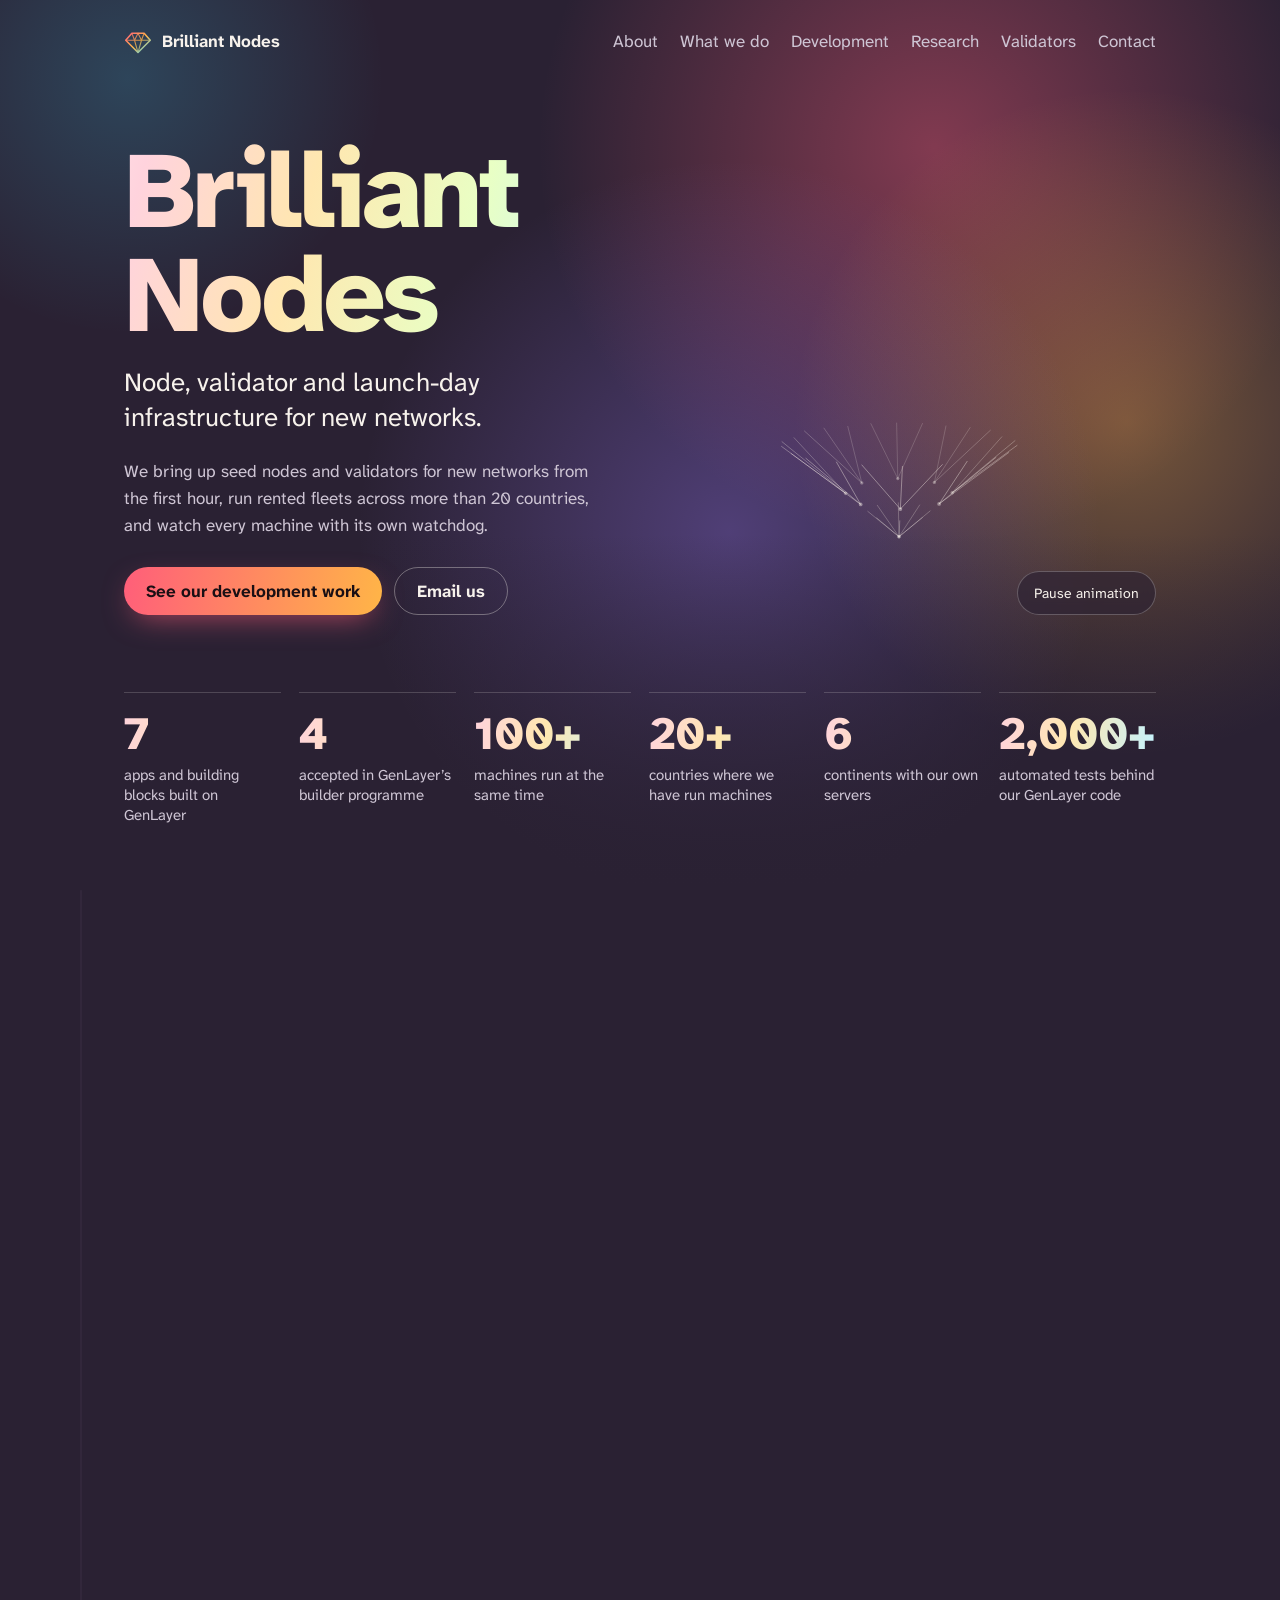
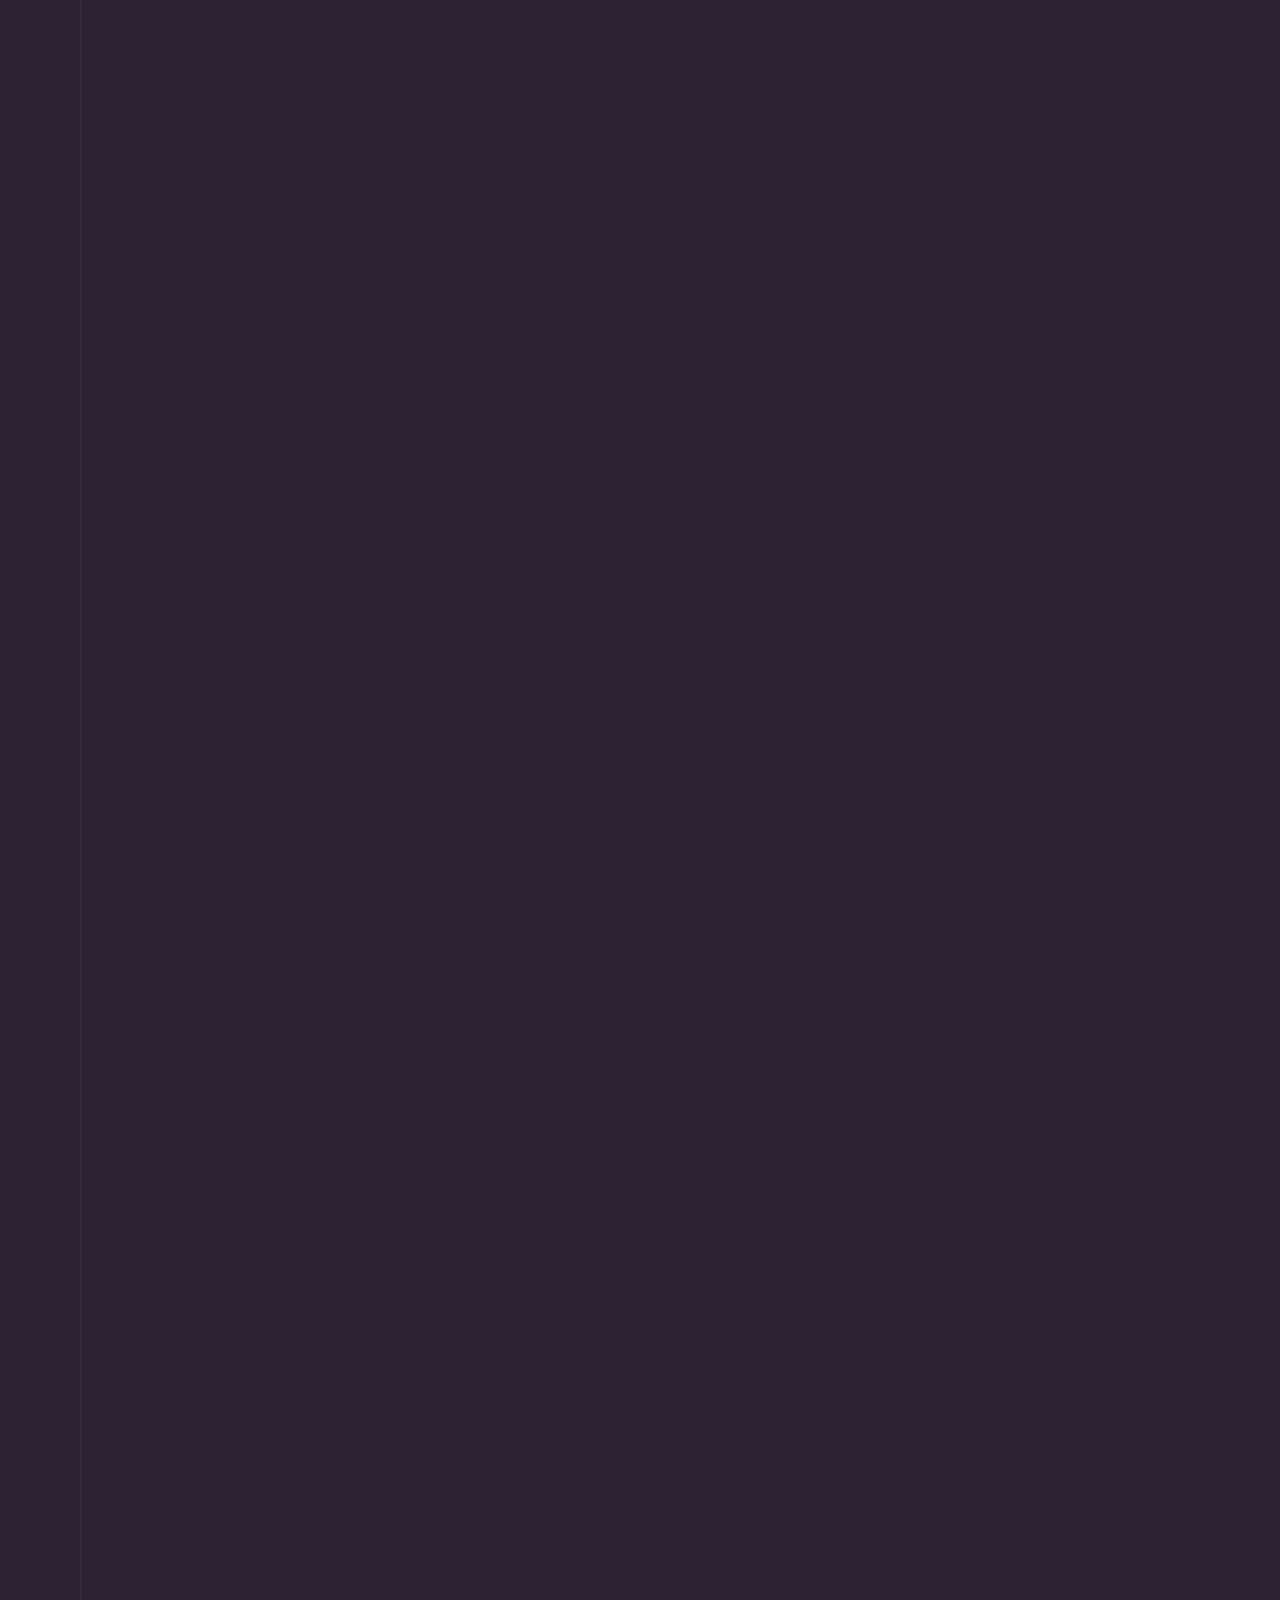
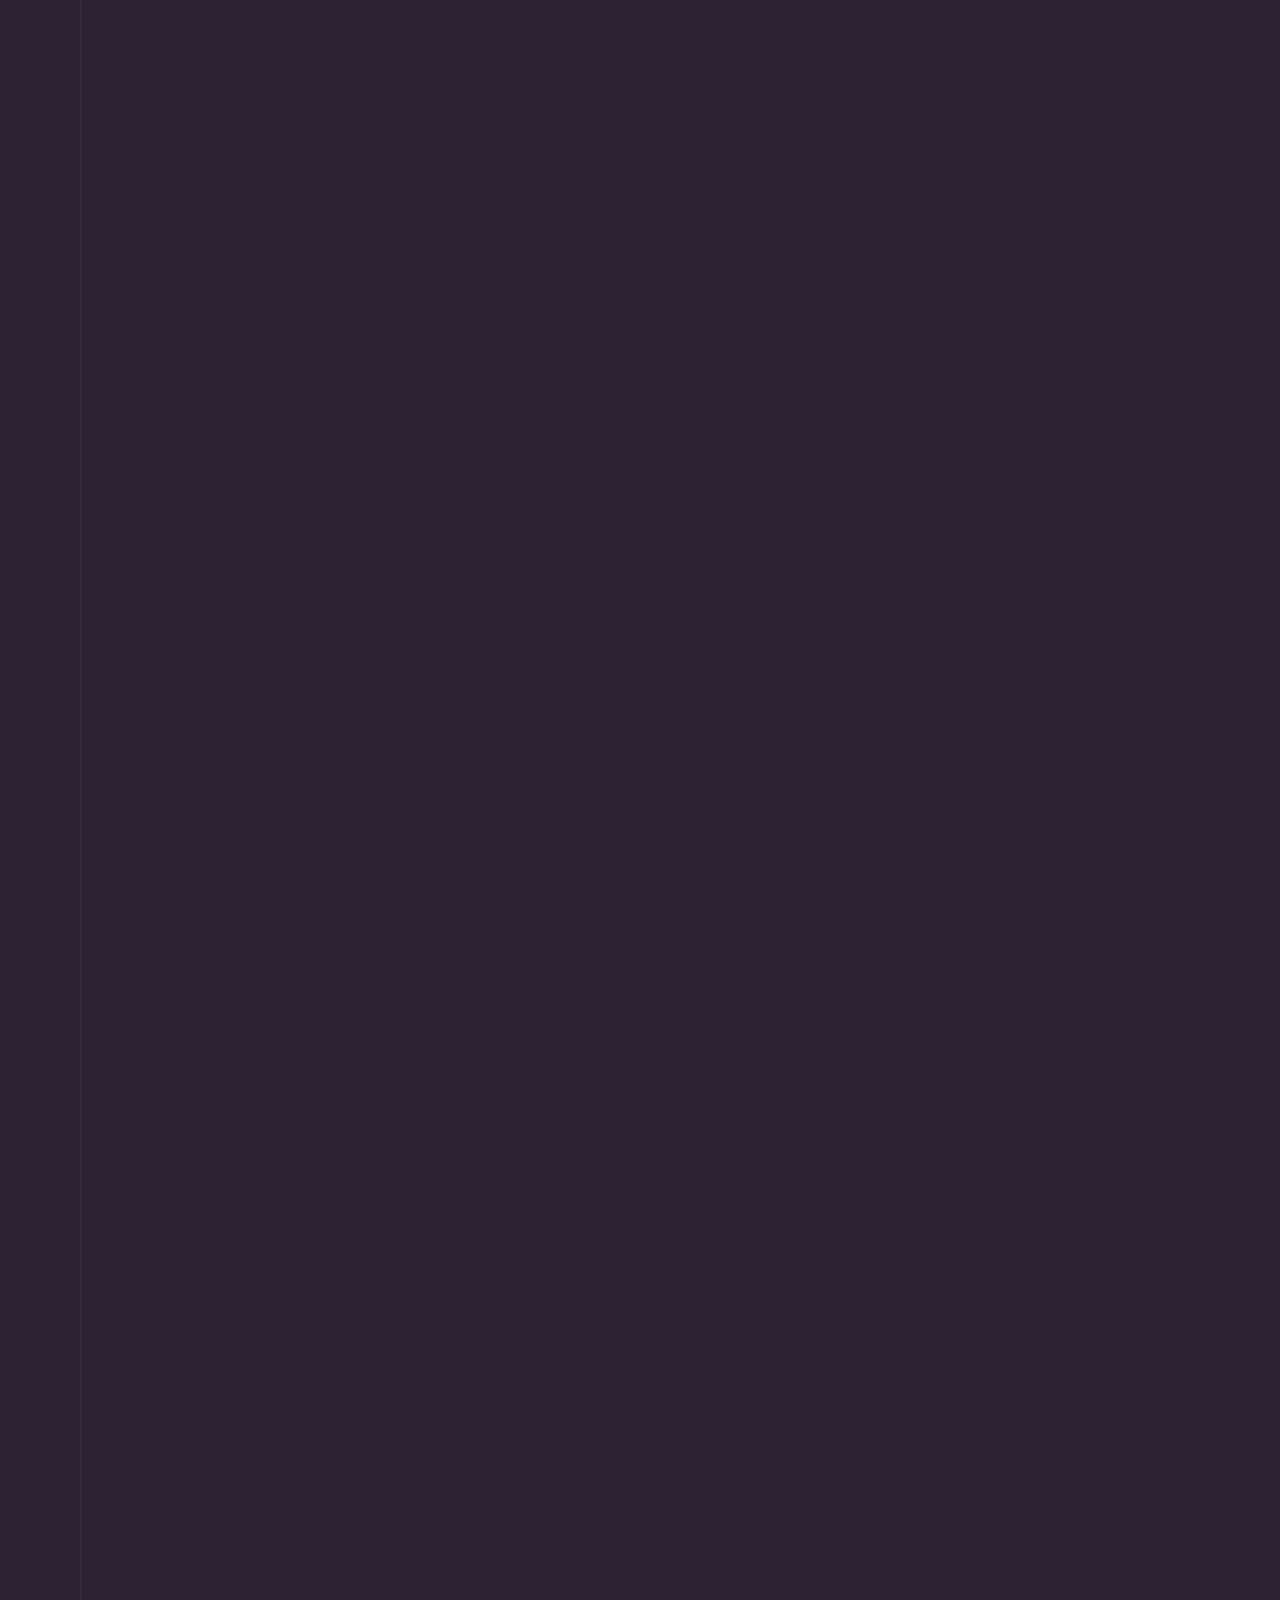
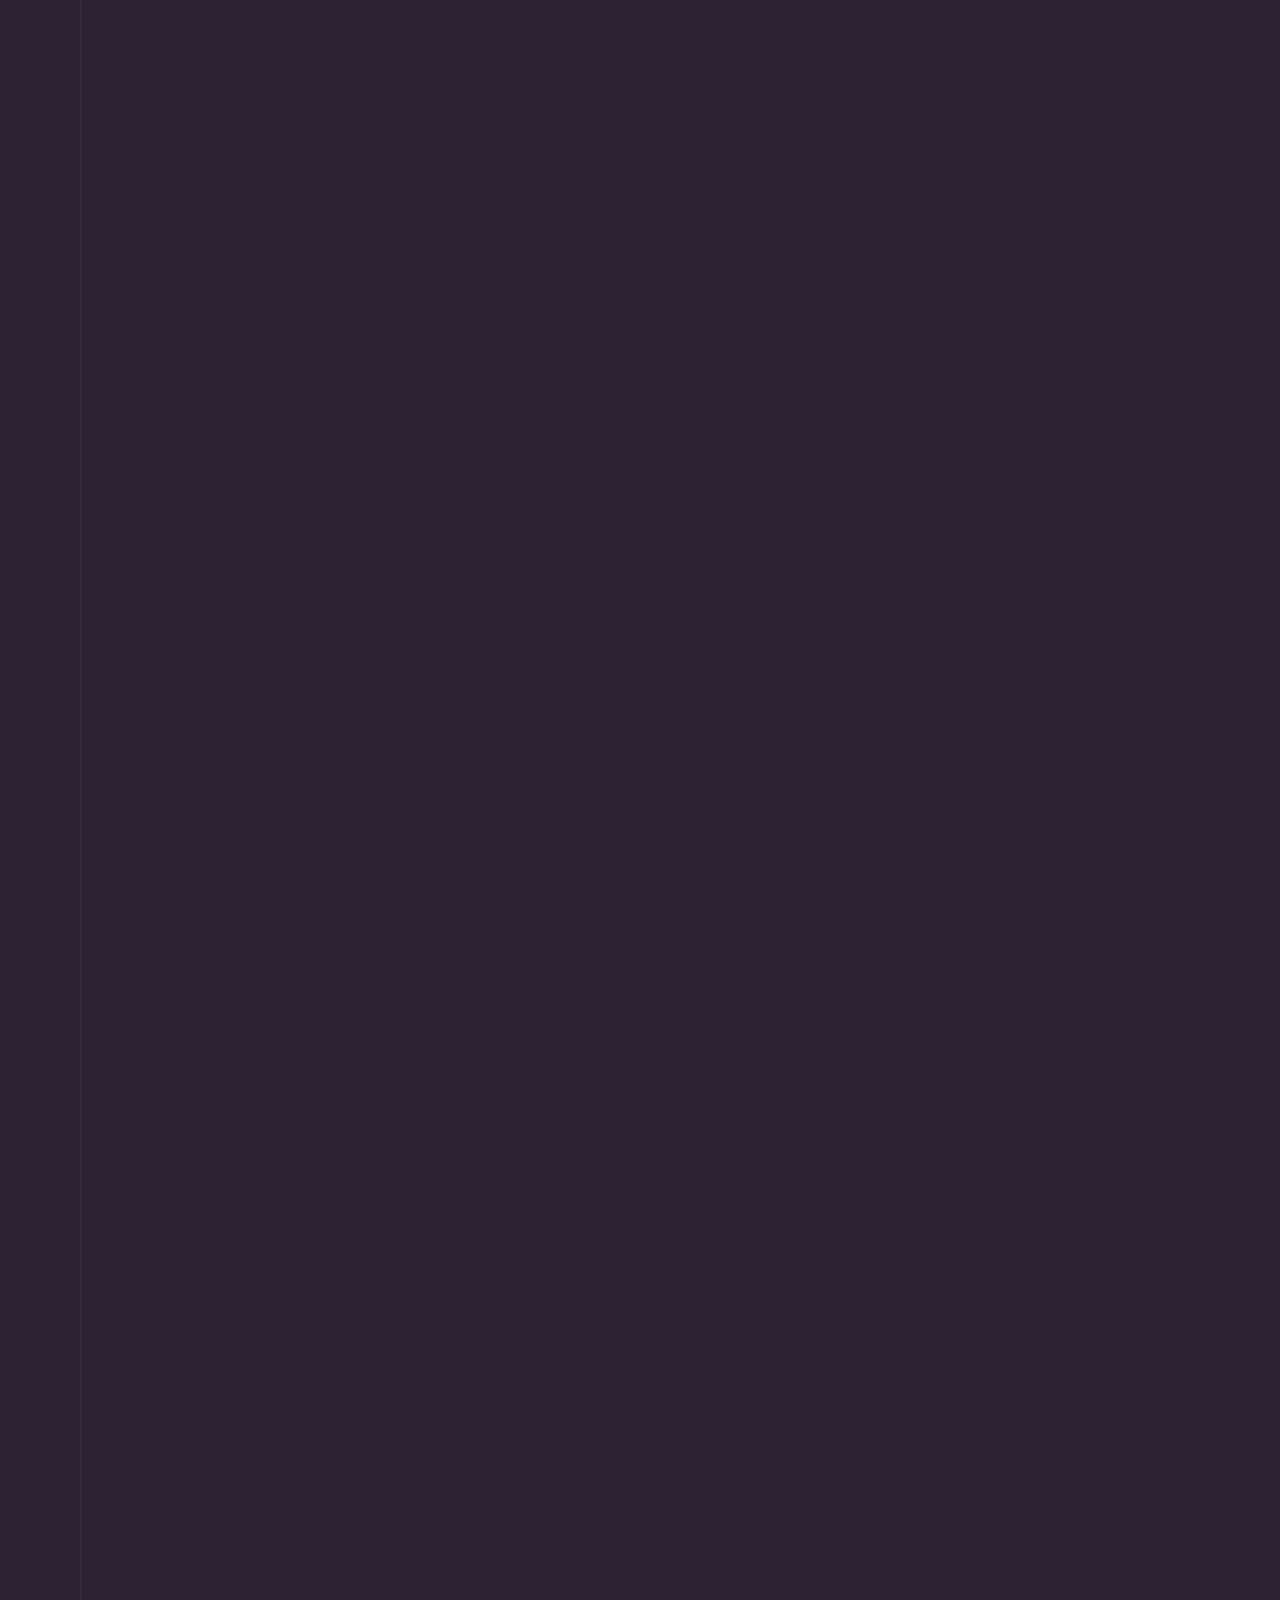
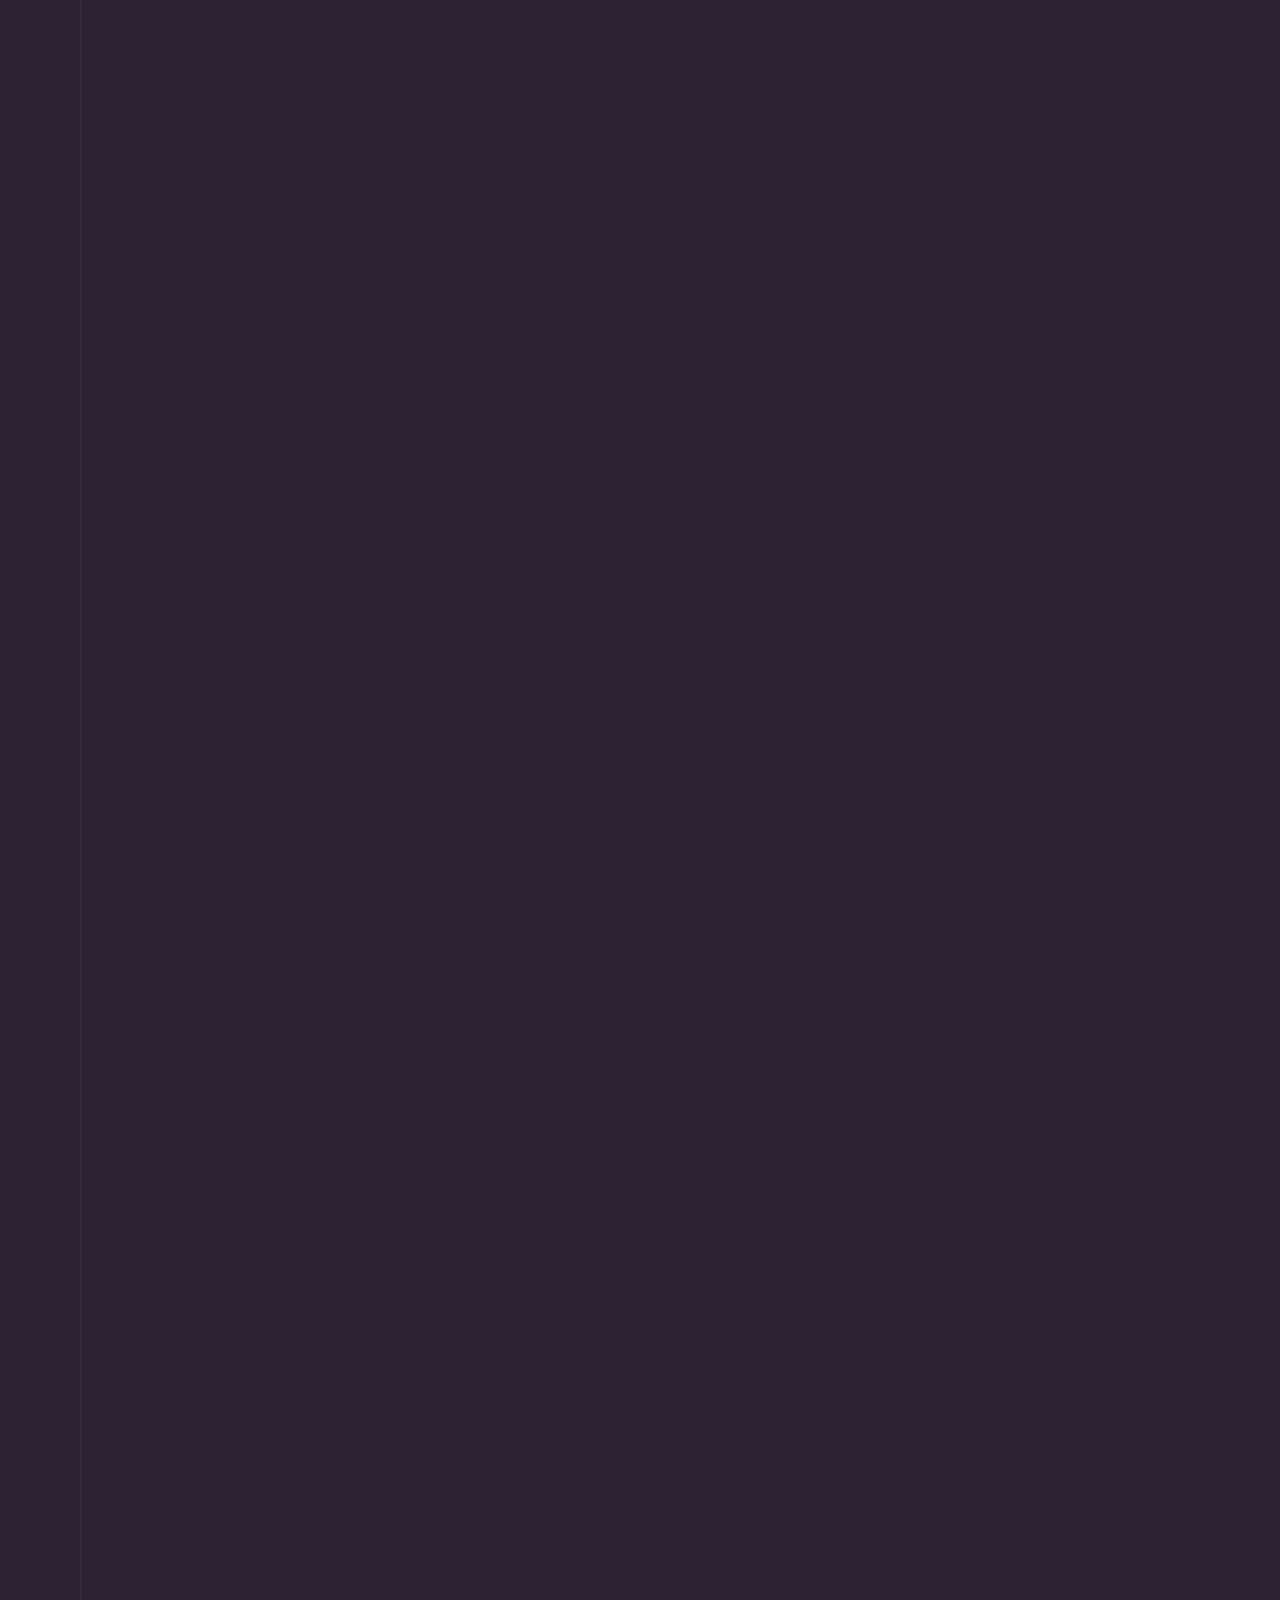
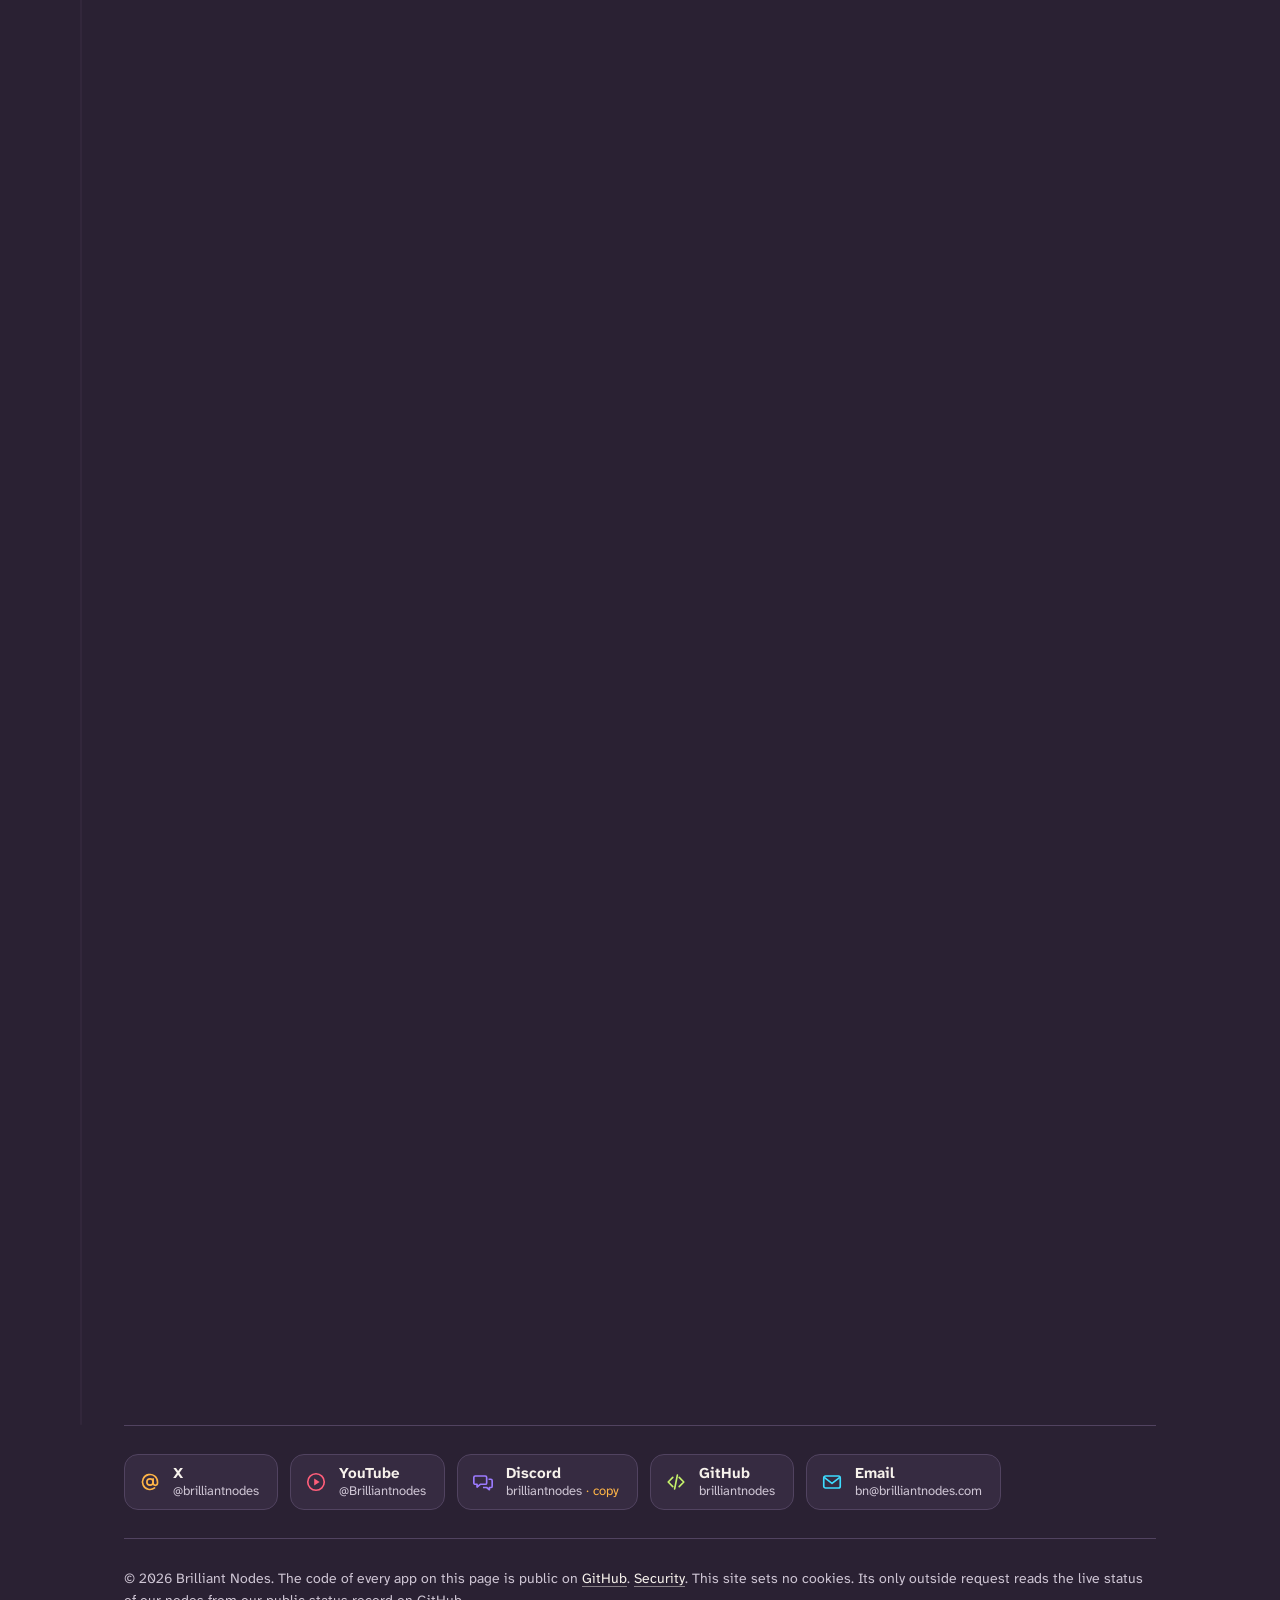
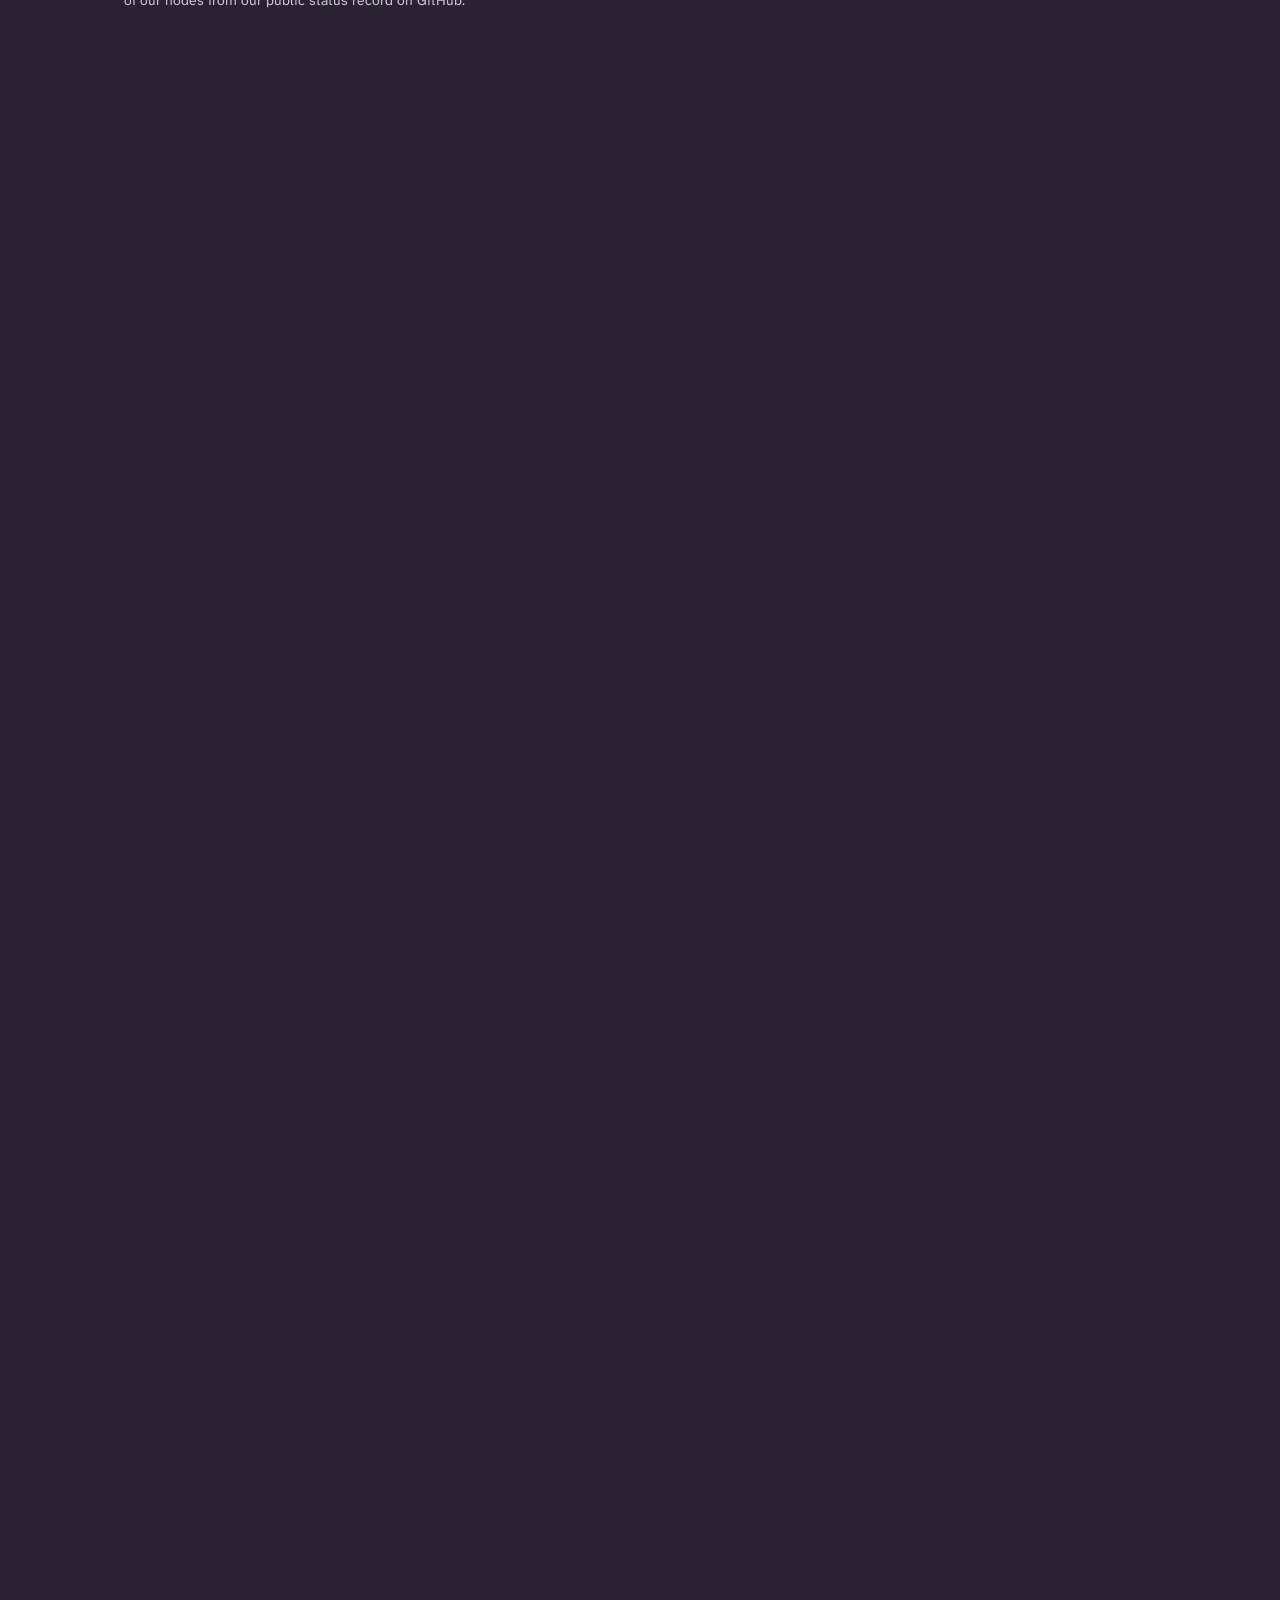
==== index.html @ 7878d1d2 "Brilliant Nodes website Co-Authored-By: Claude Opus 5.5 <noreply@anthropic.com> Claude-Session: http" ====
<!DOCTYPE html>
<html lang="en">
<head>
<meta charset="utf-8">
<meta name="viewport" content="width=device-width, initial-scale=1">
<meta http-equiv="Content-Security-Policy" content="default-src 'none'; script-src 'self'; style-src 'self'; img-src 'self' data:; font-src 'self'; connect-src https://raw.githubusercontent.com; base-uri 'none'; form-action 'none'">
<meta name="referrer" content="strict-origin-when-cross-origin">
<title>Brilliant Nodes: node, validator and launch-day infrastructure</title>
<meta name="description" content="Node, validator and launch-day infrastructure for new networks: seed nodes, validators, rented fleets in more than 20 countries, and apps on GenLayer.">
<link rel="canonical" href="https://www.brilliantnodes.com/">
<meta name="color-scheme" content="dark">
<meta name="theme-color" content="#2A2133">
<meta property="og:type" content="website">
<meta property="og:url" content="https://www.brilliantnodes.com/">
<meta property="og:title" content="Brilliant Nodes">
<meta property="og:description" content="Node, validator and launch-day infrastructure for new networks.">
<meta property="og:image" content="https://www.brilliantnodes.com/og.png">
<meta property="og:image:width" content="1200">
<meta property="og:image:height" content="630">
<meta property="og:image:alt" content="Brilliant Nodes: a round brilliant cut drawn as a network of nodes">
<meta name="twitter:card" content="summary_large_image">
<meta name="twitter:site" content="@brilliantnodes">
<link rel="icon" href="/favicon.svg" type="image/svg+xml">
<link rel="icon" href="/favicon-32.png" sizes="32x32" type="image/png">
<link rel="apple-touch-icon" href="/apple-touch-icon.png">
<link rel="preload" href="/fonts/ahn-800.woff2" as="font" type="font/woff2" crossorigin>
<link rel="preload" href="/fonts/ahn-400.woff2" as="font" type="font/woff2" crossorigin>
<link rel="stylesheet" href="/style.css">
<script src="/site.js" defer></script>
<script src="/motion.js" defer></script>
<script src="/globe.js" defer></script>
<script src="/demos.js" defer></script>
<script src="/status.js" defer></script>
<script src="/contact.js" defer></script>
</head>
<body>
<a class="skip" href="#main">Skip to content</a>

<header class="top">
    <a class="mark" href="/" aria-label="Brilliant Nodes, home">
      <svg viewBox="0 0 32 32" width="28" height="28" aria-hidden="true"><use href="#facet-mark"/></svg>
      <span>Brilliant Nodes</span>
    </a>
    <nav aria-label="Sections">
      <a href="#about">About</a>
      <a href="#run">What we do</a>
      <a href="#genlayer">Development</a>
      <a href="#research">Research</a>
      <a href="#validators">Validators</a>
      <a href="#contact" data-contact>Contact</a>
    </nav>
  </header>

<main id="main">
<div class="hero-wrap">
  <div class="aurora" aria-hidden="true"><i></i><i></i><i></i><i></i></div>
  <section class="hero" aria-labelledby="name">
    <div class="hero-title" id="hero-title">
      <h1 id="name">Brilliant Nodes</h1>
      <p class="lede">Node, validator and launch-day infrastructure for new networks.</p>
    </div>

    <figure class="gem" aria-hidden="true">
      <canvas id="gl" width="750" height="600"></canvas>
      <canvas id="gem" width="750" height="600"></canvas>
      <img class="gem-still" src="/gem.svg" alt="" width="750" height="600">
    </figure>
    <button class="pause" type="button" id="pause" aria-pressed="false" hidden>Pause animation</button>

    <div class="hero-body">
      <p>We bring up seed nodes and validators for new networks from the first hour, run rented fleets across more than 20 countries, and watch every machine with its own watchdog.</p>
      <p class="actions">
        <a class="btn btn-solid" href="#genlayer">See our development work</a>
        <a class="btn" href="mailto:bn@brilliantnodes.com" data-contact>Email us</a>
      </p>
    </div>
  </section>
  <ul class="facts" aria-label="Key facts">
    <li><strong>7</strong><span>apps and building blocks built on GenLayer</span></li>
    <li><strong>4</strong><span>accepted in GenLayer’s builder programme</span></li>
    <li><strong>100+</strong><span>machines run at the same time</span></li>
    <li><strong>20+</strong><span>countries where we have run machines</span></li>
    <li><strong>6</strong><span>continents with our own servers</span></li>
    <li><strong>2,000+</strong><span>automated tests behind our GenLayer code</span></li>
  </ul>
  <p class="live" id="live" hidden><span class="live-dot" aria-hidden="true"></span><b>Live status</b><span class="live-items" id="live-items"></span><a href="https://brilliantnodes.github.io/status/">Status page</a></p>
</div>

<div class="flow">
  <div class="beam" aria-hidden="true"><span></span></div>

  <section class="band rise" id="about" aria-labelledby="about-h" data-mark>
    <h2 id="about-h">Who we are</h2>
    <p class="wide">Brilliant Nodes is run by a team with more than 20 years of experience in financial markets and technology: trading, investment banking and fund management, digital-asset funds across arbitrage, multi-strategy and early-stage venture, and doctoral research on artificial neural networks.</p>
    <p class="wide">We set up Brilliant Nodes to work on the infrastructure side of new networks: the nodes, validators and apps they run on.</p>
    <p class="wide">We run our infrastructure the way regulated finance runs its operations: separated keys, tested and pinned releases, written procedures, and a check on every result.</p>
  </section>

  <section class="band rise" id="run" aria-labelledby="run-h" data-mark>
    <h2 id="run-h">What we do</h2>
    <p class="wide">We run our own servers on six continents. That spread gives a network the geographic diversity it needs, and keeps it stable if one region has trouble.</p>
    <figure class="netmap" id="netfig">
      <div class="map-stage">
        <canvas id="globe" tabindex="0" role="img" aria-label="Globe. Our seed and hub servers in Europe, North America and Asia; our servers in Chicago, São Paulo, Frankfurt, Prague, Johannesburg, Singapore and Melbourne; and countries where we have rented machines. Drag sideways or use the arrow keys to turn it."></canvas>
        <canvas id="netmap" role="img" aria-label="World map. Our seed and hub servers in Europe, North America and Asia; our servers in Chicago, São Paulo, Frankfurt, Prague, Johannesburg, Singapore and Melbourne; and countries where we have rented machines."></canvas>
      </div>
      <figcaption>
        <span class="key key-seed">Seed and hub servers: Europe, North America, Asia</span>
        <span class="key key-live">Our servers: Chicago, São Paulo, Frankfurt, Prague, Johannesburg, Singapore, Melbourne</span>
        <span class="map-hint">Drag the globe sideways to turn it.</span>
        <span class="map-ctrls">
          <button class="mini-pause" type="button" id="map-view" aria-pressed="false">Show flat map</button>
          <button class="mini-pause" type="button" id="map-pause" aria-pressed="false" hidden>Pause map</button>
        </span>
      </figcaption>
    </figure>
    <dl class="tiles">
      <div class="tile tilt"><dt>Launch-day capacity</dt><dd>We bring rented machines online within hours of a launch, across several providers. We have run more than 100 at once, in more than 20 countries on four continents.</dd></div>
      <div class="tile tilt"><dt>Seed and hub nodes</dt><dd>Permanent seed and hub servers in Europe, North America and Asia, plus our own stratum hubs. Our machines and outside users sync from them, and spreading them across continents keeps a network reachable and stable if one region has trouble.</dd></div>
      <div class="tile tilt"><dt>Validator operations</dt><dd>We take part in the validator programmes of GenLayer, Flop Network and gno.land, with separate owner and operator keys, full monitoring and servers spread across continents.</dd></div>
      <div class="tile tilt"><dt>Mining optimisation</dt><dd>Every machine is calibrated. We compare its reported output with what it really delivers, and tune or replace what falls short.</dd></div>
      <div class="tile tilt"><dt>Apps on chain</dt><dd>We build and run decentralised apps on GenLayer, each with public code, a live demo and a written explanation.</dd></div>
      <div class="tile tilt"><dt>GPU and AI compute</dt><dd>The same fleet and tooling run GPU work beyond mining, such as AI inference for useful-work networks.</dd></div>
      <div class="tile tilt"><dt>Watchdogs</dt><dd>Every node and worker has its own watchdog. A hung process is restarted, and we get an alert.</dd></div>
      <div class="tile tilt"><dt>Security</dt><dd>Pinned, hash-checked binaries only. Owner and operator keys are kept apart, and recovery seeds are stored offline. <a href="/security.html">How we keep things secure</a></dd></div>
      <div class="tile tilt"><dt>Reward checks</dt><dd>Every hour we check that rewards reached the wallet they were meant for.</dd></div>
    </dl>
  </section>

  <section class="band rise" id="launch" aria-labelledby="launch-h" data-mark>
    <h2 id="launch-h">How we prepare a launch</h2>
    <p class="wide">The first hours of a new network matter most, so we prepare in fixed steps and check every one.</p>
    <ol class="timeline">
      <li><b>The day before</b><p>A full dress rehearsal: every step run end to end on test machines.</p></li>
      <li><b>3 hours before</b><p>Our hub and seed nodes are up in three regions, so no machine has to wait for a chain download.</p></li>
      <li><b>2 hours before</b><p>Machines rented across several providers, with spares. Every one is set up, checked and ready 30 minutes before the start.</p></li>
      <li><b>The last 3 hours</b><p>We check the project’s releases every five minutes and apply any change at once.</p></li>
      <li><b>Launch</b><p>Our machines start working from the first second.</p></li>
      <li><b>10 minutes after</b><p>The first check that rewards reach the wallets they should. Then the same check every hour.</p></li>
    </ol>
  </section>

  <section class="band rise" id="ai" aria-labelledby="ai-h" data-mark>
    <h2 id="ai-h">AI</h2>
    <p class="wide">AI has been part of our work from the start: our team’s background includes doctoral research on artificial neural networks. Today we build apps whose outcomes are decided by AI validators on GenLayer, and we prepare GPU capacity for AI-inference networks such as Flop.</p>
  </section>

  <section class="band rise" id="genlayer" aria-labelledby="gl-h" data-mark>
    <h2 id="gl-h">Development</h2>
    <p class="wide lead-in">We build advanced solutions that make full use of what each blockchain does best, and we help the networks we work with grow by putting their features to real use.</p>
    <h3 class="sub dev-sub">Recent development projects: GenLayer</h3>
    <p class="wide">GenLayer is a blockchain whose validators can read public web pages and use AI models to agree on what those pages say. We use it to settle agreements against public records: money waits in escrow, and moves only when the validators agree. Every app below has public code, a live demo and a written article, and uses fictional companies and test tokens only.</p>
    <p class="wide">Four of our builds have been accepted in GenLayer’s builder programme so far; the rest are under review.</p>
    <figure class="settle" id="settle">
      <figcaption>How one of our GenLayer apps settles a deal</figcaption>
      <ol class="steps">
        <li class="step st1">
          <svg viewBox="0 0 48 48" width="48" height="48" aria-hidden="true"><rect x="7" y="16" width="34" height="25" rx="5" fill="none" stroke="currentColor" stroke-width="2.4"/><path d="M16 16v-4a8 8 0 0 1 16 0v4" fill="none" stroke="currentColor" stroke-width="2.4"/><circle cx="24" cy="28.5" r="4.5" fill="currentColor"/></svg>
          <strong>Money waits</strong><span>The buyer’s payment is locked in the contract.</span>
        </li>
        <li class="step st2">
          <svg viewBox="0 0 48 48" width="48" height="48" aria-hidden="true"><path d="M12 6h18l8 8v28H12z" fill="none" stroke="currentColor" stroke-width="2.4" stroke-linejoin="round"/><path d="M17 20h16M17 26h16M17 32h10" stroke="currentColor" stroke-width="2.4" stroke-linecap="round"/><rect class="scan" x="9" y="12" width="32" height="3" rx="1.5" fill="currentColor"/></svg>
          <strong>Validators read</strong><span>Several validators each read the same public page.</span>
        </li>
        <li class="step st3">
          <svg viewBox="0 0 48 48" width="48" height="48" aria-hidden="true"><circle cx="8" cy="30" r="4.5" fill="none" stroke="currentColor" stroke-width="2.2"/><circle cx="16" cy="18" r="4.5" fill="none" stroke="currentColor" stroke-width="2.2"/><circle cx="24" cy="12" r="4.5" fill="none" stroke="currentColor" stroke-width="2.2"/><circle cx="32" cy="18" r="4.5" fill="none" stroke="currentColor" stroke-width="2.2"/><circle cx="40" cy="30" r="4.5" fill="none" stroke="currentColor" stroke-width="2.2"/><path class="chk" d="M16 37l6 6 11-12" fill="none" stroke="currentColor" stroke-width="3" stroke-linecap="round" stroke-linejoin="round"/></svg>
          <strong>They must agree</strong><span>The result counts only when they agree on what the page says.</span>
        </li>
        <li class="step st4">
          <svg viewBox="0 0 48 48" width="48" height="48" aria-hidden="true"><g class="coin"><circle cx="12" cy="24" r="8.5" fill="none" stroke="currentColor" stroke-width="2.4"/><path d="M12 19.5v9M9.5 21.8h3.8a2.2 2.2 0 0 1 0 4.4H9.5" fill="none" stroke="currentColor" stroke-width="2" stroke-linecap="round"/></g><path d="M29 24h14m-5-5 5 5-5 5" fill="none" stroke="currentColor" stroke-width="2.4" stroke-linecap="round" stroke-linejoin="round"/></svg>
          <strong>Money moves</strong><span>The contract pays out by that result, with no one in the middle.</span>
        </li>
      </ol>
      <button class="mini-pause" type="button" id="settle-pause" aria-pressed="false" hidden>Pause diagram</button>
    </figure>
    <section class="try" id="try" aria-labelledby="try-h">
      <h3 id="try-h">Try the rules yourself</h3>
      <p class="try-note">These panels apply each contract’s payout rules in your browser, with the same terms as our test runs. They move no money. The real apps settle on GenLayer.</p>
      <div class="try-grid">
        <form class="demo" id="demo-rig" aria-labelledby="rig-h">
          <h4 id="rig-h">RigSettle: renting mining power</h4>
          <p class="terms">The buyer rents <b>10 GH/s for 12 hours</b> and pays <b>10 test GEN</b> into escrow. The seller adds a <b>2 GEN</b> bond. Each hour is read from the buyer’s pool page.</p>
          <label class="ctl"><span>Rig delivers <output id="rig-rate-o">6.0 GH/s</output></span><input type="range" id="rig-rate" min="0" max="12" step="0.1" value="6"></label>
          <label class="ctl"><span>Rig offline for <output id="rig-off-o">0 hours</output></span><input type="range" id="rig-off" min="0" max="12" step="1" value="0"></label>
          <label class="tick"><input type="checkbox" id="rig-noshow"> The seller never connects the rig</label>
          <div class="chart" aria-hidden="true"><div class="slots" id="rig-slots"></div><b class="cap">10 GH/s rented</b></div>
          <p class="chart-key">Each bar is one hour, as read from the pool page. Hashrate above the line is not billed.</p>
          <div class="result" aria-live="polite">
            <p class="rule" id="rig-rule"></p>
            <div class="split"><i class="s-seller" id="rig-bar-s"></i><i class="s-buyer" id="rig-bar-b"></i></div>
            <p class="amounts"><span><b id="rig-seller"></b> to the seller</span><span><b id="rig-buyer"></b> back to the buyer</span></p>
          </div>
          <p class="open"><a href="https://rigsettle.brilliantnodes.com/">Open the real RigSettle</a></p>
        </form>
        <form class="demo" id="demo-claim" aria-labelledby="claim-h">
          <h4 id="claim-h">ClaimEscrow: selling a bankruptcy claim</h4>
          <p class="terms">A supplier sells a <b>$1,000,000</b> claim against a fictional company for <b>60%</b>. The buyer pays <b>1.2 test GEN</b> ($600,000 at $500,000 per GEN) into escrow, and the transfer is confirmed on the register.</p>
          <label class="ctl"><span>Released to the seller at the transfer <output id="claim-up-o">50%</output></span><input type="range" id="claim-up" min="0" max="100" step="5" value="50"></label>
          <label class="ctl"><span>The court decides <output id="claim-al-o">allowed at 80%</output></span><input type="range" id="claim-al" min="0" max="100" step="5" value="80"></label>
          <div class="result" aria-live="polite">
            <p class="rule" id="claim-rule"></p>
            <div class="split"><i class="s-seller" id="claim-bar-s"></i><i class="s-buyer" id="claim-bar-b"></i></div>
            <p class="amounts"><span><b id="claim-seller"></b> to the seller</span><span><b id="claim-buyer"></b> back to the buyer</span></p>
          </div>
          <p class="open"><a href="https://claims.brilliantnodes.com/app/">Try the real ClaimEscrow</a></p>
        </form>
      </div>
    </section>
    <div class="projects">
      <article class="proj tilt p1">
        <p class="badge">Accepted</p>
        <h3>Launch Claim Checker</h3>
        <p class="market"><strong>$14bn+</strong> taken in by crypto scams in 2025 (Chainalysis, via Decrypt)</p>
        <p>Checks a new coin’s launch claims, such as fair mining or no premine, against what its block explorer shows, and records the verdict on chain. Its claim bounties hold test tokens behind a claim, paid to the first person who shows the claim is false.</p>
        <p class="proof"><span>Check it yourself:</span> seven test cases run live on GenLayer’s public test network, 41 transactions, all matching our record. <a href="https://scan.bradbury.genlayer.com/address/0xc437e39BA9e51282a259c814e2d4d9CcEF6c257b">See the contract</a></p>
        <ul class="links">
          <li><a href="https://checker.brilliantnodes.com/">Open the checker</a></li>
          <li><a href="https://checker.brilliantnodes.com/bounties.html">Claim bounties</a></li>
          <li><a href="https://checker.brilliantnodes.com/article.html">Article</a></li>
          <li><a href="https://github.com/brilliantnodes/launch-claim-checker">Code</a></li>
          <li><a href="https://youtu.be/fFNq9PY1vSI">Demo video</a></li>
        </ul>
      </article>
      <article class="proj tilt p2">
        <h3>ClaimEscrow</h3>
        <p class="market"><strong>$25bn</strong> litigation finance, the market claim trading belongs to, 2025 estimate (Custom Market Insights)</p>
        <p>A safer way to buy and sell bankruptcy claims. The price waits in escrow while validators read the claim’s entry on the public claims register; the seller is paid for the amount finally allowed, and the buyer gets the rest back.</p>
        <p class="proof"><span>Check it yourself:</span> nine fictional deals on GenLayer’s public test network, 70 transactions, all finalized and matching our record. <a href="https://scan.bradbury.genlayer.com/address/0xdE2e969ecFE0229849ad95CF3Df8aC803F079131">See the contract</a></p>
        <ul class="links">
          <li><a href="https://claims.brilliantnodes.com/app/">Try it yourself</a></li>
          <li><a href="https://claims.brilliantnodes.com/">Open ClaimEscrow</a></li>
          <li><a href="https://claims.brilliantnodes.com/article.html">Article</a></li>
          <li><a href="https://github.com/brilliantnodes/claim-escrow">Code</a></li>
          <li><a href="https://youtu.be/MFiW9LkCT1s">Demo video</a></li>
        </ul>
      </article>
      <article class="proj tilt p3">
        <h3>PrivateCreditGate</h3>
        <p class="market"><strong>$1.7–3trn</strong> private credit, published estimates for 2025–26 (Universal Asset Owners, S&amp;P Global)</p>
        <p>Checks the financial limits a borrower has promised to keep (loan covenants) straight from its published report, instead of someone retyping figures from a PDF. Validators read the report, code applies the loan terms, and breach, cure and repayment are settled on chain.</p>
        <p class="proof"><span>Check it yourself:</span> 63 transactions on GenLayer’s public test network, each checked against the chain. <a href="https://scan.bradbury.genlayer.com/address/0x8c17b9742700539D3A2Ec97111073e5c93A6e1f0">See the contract</a></p>
        <ul class="links">
          <li><a href="https://privatecredit.brilliantnodes.com/">Open PrivateCreditGate</a></li>
          <li><a href="https://privatecredit.brilliantnodes.com/article.html">Article</a></li>
          <li><a href="https://github.com/brilliantnodes/privatecredit-gate">Code</a></li>
          <li><a href="https://youtu.be/d7g2sU8bzn0">Demo video</a></li>
        </ul>
      </article>
      <article class="proj tilt p4">
        <h3>RigSettle</h3>
        <p class="market"><strong>$17.2bn</strong> earned by Bitcoin miners in 2025, projected (The Block)</p>
        <p>Escrow for renting mining power. The buyer’s payment is locked, validators read the buyer’s mining pool page, and the escrow is split by the hashrate actually delivered.</p>
        <p class="proof"><span>Check it yourself:</span> 11 of 11 test cases passed live on GenLayer Studio, and the contract also runs on the public test network. <a href="https://scan.bradbury.genlayer.com/address/0xa91Ee5FEe48852620E6deC87159f04Edb40312B4">See the contract</a></p>
        <ul class="links">
          <li><a href="https://rigsettle.brilliantnodes.com/">Open RigSettle</a></li>
          <li><a href="https://rigsettle.brilliantnodes.com/article.html">Article</a></li>
          <li><a href="https://github.com/brilliantnodes/rigsettle">Code</a></li>
          <li><a href="https://youtu.be/f3gmJecyeSU">Demo video</a></li>
        </ul>
      </article>
      <article class="proj tilt p5">
        <p class="badge">All three accepted</p>
        <h3>ReportReader, RuleCheck and MeterReader</h3>
        <p>Three building blocks that other contracts can use. ReportReader reads exact figures from published company reports. RuleCheck checks facts on public pages against rules written as data. MeterReader turns a public statistics table into one agreed reading.</p>
        <p class="proof"><span>Check it yourself:</span> <a href="https://explorer-studio.genlayer.com/address/0xd2f8B46D5A325eF6E81476063DD1520c9EDD2029">ReportReader</a> ran 35 live transactions, all finalized; <a href="https://scan.bradbury.genlayer.com/address/0x286A160029D89b2C9fA6e1cEe0f31A954Eb329B4">MeterReader</a>’s readings agreed exactly on the public test network; <a href="https://explorer-studio.genlayer.com/address/0x28BEC7C9A99cd19c101fbaB1CaFe0b6e4Db3f21e">RuleCheck</a> ran four live checks, with three validators agreeing on each.</p>
        <ul class="links">
          <li><a href="https://github.com/brilliantnodes/genlayer-patterns/tree/main/report-reader">ReportReader</a></li>
          <li><a href="https://github.com/brilliantnodes/genlayer-patterns/tree/main/rule-check">RuleCheck</a></li>
          <li><a href="https://github.com/brilliantnodes/genlayer-patterns/tree/main/meter-reader">MeterReader</a></li>
          <li><a href="https://github.com/brilliantnodes/genlayer-patterns">All code</a></li>
        </ul>
      </article>
    </div>
  </section>

  <section class="band rise" id="research" aria-labelledby="res-h" data-mark>
    <h2 id="res-h">Research</h2>
    <p class="wide">Each app starts from a real problem. We write it up in plain words: how the problem is handled today, where that falls short, what we propose, and what our tests showed.</p>
    <ol class="papers">
      <li><a href="https://claims.brilliantnodes.com/article.html">Who carries the risk when a bankruptcy claim is sold? A proposal for settling claim trades from the public register</a><span>Bankruptcy claims · ClaimEscrow · <a class="also" href="https://medium.com/@brilliantnodes/who-carries-the-risk-when-a-bankruptcy-claim-is-sold-3eacca8d05df">Also on Medium</a></span></li>
      <li><a href="https://privatecredit.brilliantnodes.com/article.html">The weakest link in private credit is a person typing numbers: a proposal for automated covenant testing</a><span>Private credit · PrivateCreditGate · <a class="also" href="https://medium.com/@brilliantnodes/the-weakest-link-in-private-credit-is-a-person-typing-numbers-a-proposal-for-automated-covenant-dcbc35c923fd">Also on Medium</a></span></li>
      <li><a href="https://rigsettle.brilliantnodes.com/article.html">Paying for rented mining power without a judge: a proposal for settling hashrate rentals from the buyer’s own pool</a><span>Compute rental · RigSettle · <a class="also" href="https://medium.com/@brilliantnodes/paying-for-rented-mining-power-without-a-judge-a-proposal-for-settling-hashrate-rentals-from-the-70cab2a76ad8">Also on Medium</a></span></li>
      <li><a href="https://checker.brilliantnodes.com/article.html">“No premine”, “fair launch”: who checks the promises new coins make? A proposal for claim bounties</a><span>Launch claims · Launch Claim Checker</span></li>
    </ol>
  </section>

  <section class="band rise" id="validators" aria-labelledby="val-h" data-mark>
    <h2 id="val-h">Validators and nodes</h2>
    <p class="wide">We work as node and validator operators on some of the most advanced blockchains, adding stability and efficiency to the networks we join. We run every node ourselves, on our own servers, with separate owner and operator keys and full monitoring, and we spread our servers across regions and hosting providers, so a network stays stable if one region or provider has trouble.</p>
    <h3 class="sub">Nodes we run today</h3>
    <ul class="nodes">
      <li><strong>Gnosis</strong><span>Full node on the main network.</span><em class="node-live" data-slug="gnosis-chain-full-node"></em></li>
      <li><strong>gno.land</strong><span>Node on the Onyx test network; we are a registered validator operator.</span><em class="node-live" data-slug="gno-land-onyx-node-testnet"></em></li>
      <li><strong>Ethereum Hoodi</strong><span>Execution and consensus node on Ethereum’s Hoodi test network, set up for staking tests.</span></li>
    </ul>
    <h3 class="sub">Validator programmes</h3>
    <ol class="dates">
      <li><time datetime="2026-11-14">14 Nov 2026</time><p><strong>GenLayer.</strong> Joined the GenLayer validator programme, with our waitlist spot active.</p></li>
      <li><time datetime="2026-11-19">19 Nov 2026</time><p><strong>gno.land.</strong> Registered as a validator operator on the Onyx test network.</p></li>
      <li><time datetime="2026-11-21">21 Nov 2026</time><p><strong>Flop Network.</strong> Registered for the Flop Network testnet validator programme.</p></li>
    </ol>
  </section>

  <section class="band rise" id="work" aria-labelledby="work-h" data-mark>
    <h2 id="work-h">Working with networks</h2>
    <p class="wide">When we join a network we contribute more than a node: public seed nodes, testing of new releases and issue reports, example apps, and help with monitoring. New and established projects can reach us at <a href="mailto:bn@brilliantnodes.com">bn@brilliantnodes.com</a>.</p>
  </section>

  <section class="band rise" id="contact" aria-labelledby="contact-h" data-mark>
    <h2 id="contact-h">Contact</h2>
    <p class="inq-open" id="inquiry"><button type="button" class="btn btn-solid" data-contact>Send an inquiry</button> <span>or email <a href="mailto:bn@brilliantnodes.com">bn@brilliantnodes.com</a> directly</span></p>
    <dl class="contact">
      <div><dt>Email</dt><dd><a href="mailto:bn@brilliantnodes.com">bn@brilliantnodes.com</a></dd></div>
      <div><dt>GitHub</dt><dd><a href="https://github.com/brilliantnodes">github.com/brilliantnodes</a></dd></div>
      <div><dt>X</dt><dd><a href="https://x.com/brilliantnodes">@brilliantnodes</a></dd></div>
      <div><dt>YouTube</dt><dd><a href="https://www.youtube.com/@Brilliantnodes">@Brilliantnodes</a></dd></div>
      <div><dt>Discord</dt><dd>brilliantnodes</dd></div>
      <div><dt>Security reports</dt><dd><a href="/security.html#report">How to report a problem</a></dd></div>
    </dl>
  </section>
</div>
</main>

<footer class="foot">
  <nav class="social" aria-label="Brilliant Nodes elsewhere">
    <a href="https://x.com/brilliantnodes"><svg width="22" height="22" aria-hidden="true"><use href="#i-at"/></svg><span>X<small>@brilliantnodes</small></span></a>
    <a href="https://www.youtube.com/@Brilliantnodes"><svg width="22" height="22" aria-hidden="true"><use href="#i-play"/></svg><span>YouTube<small>@Brilliantnodes</small></span></a>
    <button type="button" class="copy-handle" data-copy="brilliantnodes" aria-label="Discord: brilliantnodes. Copy the username"><svg width="22" height="22" aria-hidden="true"><use href="#i-chat"/></svg><span>Discord<small><b>brilliantnodes</b><i class="copy-state"> · copy</i></small></span></button>
    <a href="https://github.com/brilliantnodes"><svg width="22" height="22" aria-hidden="true"><use href="#i-code"/></svg><span>GitHub<small>brilliantnodes</small></span></a>
    <a href="#inquiry" data-contact><svg width="22" height="22" aria-hidden="true"><use href="#i-mail"/></svg><span>Email<small>bn@brilliantnodes.com</small></span></a>
  </nav>
  <p>© 2026 Brilliant Nodes. The code of every app on this page is public on <a href="https://github.com/brilliantnodes">GitHub</a>. <a href="/security.html">Security</a>. This site sets no cookies. Its only outside request reads the live status of our nodes from our public status record on GitHub.</p>
</footer>

<svg class="sprite" aria-hidden="true">
  <defs><linearGradient id="mark-g" x1="0" y1="0" x2="1" y2="1"><stop offset="0" stop-color="#FF5E7A"/><stop offset=".5" stop-color="#FFB547"/><stop offset="1" stop-color="#3DDCFF"/></linearGradient></defs>
  <symbol id="i-at" viewBox="0 0 24 24"><g fill="none" stroke="currentColor" stroke-width="1.8" stroke-linecap="round"><circle cx="12" cy="12" r="3.4"/><path d="M15.4 8.6v4.6a2.4 2.4 0 0 0 4.8 0V12a8.2 8.2 0 1 0-3.2 6.5"/></g></symbol>
  <symbol id="i-play" viewBox="0 0 24 24"><circle cx="12" cy="12" r="9" fill="none" stroke="currentColor" stroke-width="1.8"/><path d="M10 8.3l6 3.7-6 3.7z" fill="currentColor"/></symbol>
  <symbol id="i-chat" viewBox="0 0 24 24"><g fill="none" stroke="currentColor" stroke-width="1.8" stroke-linejoin="round"><path d="M3.5 5.5h11a1.5 1.5 0 0 1 1.5 1.5v6a1.5 1.5 0 0 1-1.5 1.5H9l-3.5 3v-3h-2A1.5 1.5 0 0 1 2 13V7a1.5 1.5 0 0 1 1.5-1.5z"/><path d="M18 9h2.5A1.5 1.5 0 0 1 22 10.5v6a1.5 1.5 0 0 1-1.5 1.5H19v2.5L16 18h-4"/></g></symbol>
  <symbol id="i-code" viewBox="0 0 24 24"><path d="M8.5 7L3.5 12l5 5M15.5 7l5 5-5 5M13.5 4.5l-3 15" fill="none" stroke="currentColor" stroke-width="1.8" stroke-linecap="round" stroke-linejoin="round"/></symbol>
  <symbol id="i-mail" viewBox="0 0 24 24"><g fill="none" stroke="currentColor" stroke-width="1.8" stroke-linejoin="round"><rect x="3" y="5.5" width="18" height="13" rx="2"/><path d="M3.5 7l8.5 6.5L20.5 7"/></g></symbol>
  <symbol id="facet-mark" viewBox="0 0 32 32">
    <path d="M9 6h14l7 8-14 14L2 14z" fill="none" stroke="url(#mark-g)" stroke-width="1.8" stroke-linejoin="round"/>
    <path d="M2 14h28M9 6l3 8 4-8 4 8 3-8M12 14l4 14 4-14" fill="none" stroke="url(#mark-g)" stroke-width="1.2" stroke-linejoin="round" opacity=".8"/>
  </symbol>
</svg>

<dialog class="inquiry" id="inquiry-dlg" aria-labelledby="inq-h">
  <form id="inq-form" novalidate>
    <div class="inq-head"><h2 id="inq-h">Send us an inquiry</h2><button type="button" class="inq-x" data-close aria-label="Close">×</button></div>
    <p class="inq-intro">Your message goes to <b>bn@brilliantnodes.com</b>. Fill in the form and press Send.</p>
    <div class="inq-grid">
      <label><span>Your name</span><input name="name" autocomplete="name" required maxlength="100"></label>
      <label><span>Your email</span><input name="email" type="email" autocomplete="email" required maxlength="200"></label>
      <label><span>Organisation <span class="opt">(optional)</span></span><input name="org" autocomplete="organization" maxlength="120"></label>
      <label><span>Topic</span><select name="topic">
        <option>Validators and nodes</option>
        <option>Launch-day infrastructure</option>
        <option>Development work</option>
        <option>Security report</option>
        <option>Something else</option>
      </select></label>
    </div>
    <label class="inq-msg"><span>Message</span><textarea name="msg" required maxlength="1500" rows="6"></textarea><span class="inq-count" id="inq-count" aria-live="polite">0 / 1,500</span></label>
    <p class="inq-err" id="inq-err" role="alert"></p>
    <div class="inq-actions"><button type="submit" class="btn btn-solid inq-send">Send</button><button type="button" class="btn" data-close>Cancel</button></div>
    <p class="inq-hint">Send opens your email app with the message ready to bn@brilliantnodes.com. Press Send there to deliver it.</p>
  </form>
  <div class="inq-done" id="inq-done" hidden>
    <div class="inq-head"><h2 tabindex="-1" id="inq-done-h">Your email app should now be open</h2><button type="button" class="inq-x" data-close aria-label="Close">×</button></div>
    <p>The message is ready there, addressed to bn@brilliantnodes.com. Press Send in your email app to send it.</p>
    <p>If no email app opened, copy the message and send it to <b>bn@brilliantnodes.com</b> from any email account.</p>
    <div class="inq-actions"><button type="button" class="btn btn-solid" id="inq-copy">Copy message</button><button type="button" class="btn" id="inq-back">Edit message</button><button type="button" class="btn" data-close>Close</button></div>
    <p class="inq-copied" id="inq-copied" role="status"></p>
  </div>
</dialog>
</body>
</html>
---- style.css ----
/*
VOICE: a careful operator speaking plainly to a validator team; confident, exact, no hype.
IDEA: the round brilliant cut: 57 facets whose corners read as a node network, and the colour a cut stone throws when light passes through it.
PICTURE: a solid, refracting 3D brilliant (own WebGL), with nodes, edges and moving packets drawn over it, in front of a warm moving glow of colour.
COLOUR and TYPE: warm ink ground, warm white text; colour comes from the light itself: coral, amber, lime, cyan, violet, rose. Atkinson Hyperlegible Next, self-hosted.
LAYOUT: title left and stone right on wide screens; six tilting tiles; two tilting project panels; one dated list; contact sheet.
*/
@font-face{font-family:"AHN";src:url(/fonts/ahn-400.woff2) format("woff2");font-weight:400;font-display:swap}
@font-face{font-family:"AHN";src:url(/fonts/ahn-700.woff2) format("woff2");font-weight:700;font-display:swap}
@font-face{font-family:"AHN";src:url(/fonts/ahn-800.woff2) format("woff2");font-weight:800;font-display:swap}

:root{
  color-scheme:dark;
  --bg:#2A2133; --raise:#362B41; --ink:#F7F2EC; --mute:#CEC5D4; --line:#514360;
  --coral:#FF5E7A; --amber:#FFB547; --lime:#C6F36B; --cyan:#3DDCFF; --violet:#9C7BFF; --rose:#FF7BD5;
  --focus:#FFD27A;
  --max:1160px;
}
*{box-sizing:border-box;min-width:0}
html{scroll-behavior:smooth;-webkit-text-size-adjust:100%;overflow-x:clip}
body{margin:0;background:var(--bg);color:var(--ink);font:17px/1.6 "AHN",system-ui,-apple-system,"Segoe UI",sans-serif;font-variant-numeric:lining-nums;overflow-x:clip}
a{color:var(--ink);text-decoration:underline;text-decoration-color:rgba(247,242,236,.45);text-underline-offset:.2em;text-decoration-thickness:1px}
a:hover{text-decoration-color:var(--amber)}
:focus-visible{outline:3px solid var(--focus);outline-offset:3px;border-radius:4px}
.skip{position:absolute;left:16px;top:-60px;background:var(--ink);color:var(--bg);padding:10px 14px;border-radius:6px;z-index:10}
.skip:focus{top:12px}
.sprite{position:absolute;width:0;height:0;overflow:hidden}

/* header floats over the glow */
.top{position:absolute;z-index:3;left:0;right:0;max-width:var(--max);margin:0 auto;padding:20px max(5vw,20px) 0;display:flex;flex-wrap:wrap;gap:8px 28px;align-items:center;justify-content:space-between}
.mark{display:inline-flex;align-items:center;gap:10px;font-weight:700;text-decoration:none;min-height:44px}
.top nav{display:flex;flex-wrap:wrap;gap:0 22px}
.top nav a{text-decoration:none;color:var(--mute);min-height:44px;display:inline-flex;align-items:center}
.top nav a:hover{color:var(--ink)}

/* hero with the moving colour glow */
.hero-wrap{position:relative;overflow:hidden;isolation:isolate;padding-top:84px}
.aurora{position:absolute;inset:0;z-index:-1;pointer-events:none}
.aurora::after{content:"";position:absolute;left:0;right:0;bottom:0;height:40%;background:linear-gradient(transparent,var(--bg))}
.aurora i{position:absolute;border-radius:50%;opacity:.55}
.aurora i:nth-child(1){width:62vw;height:62vw;left:42%;top:-28%;background:radial-gradient(closest-side,rgba(255,94,122,.75),transparent);animation:drift-a 22s ease-in-out infinite alternate}
.aurora i:nth-child(2){width:52vw;height:52vw;left:62%;top:10%;background:radial-gradient(closest-side,rgba(255,181,71,.65),transparent);animation:drift-b 26s ease-in-out infinite alternate}
.aurora i:nth-child(3){width:58vw;height:58vw;left:28%;top:18%;background:radial-gradient(closest-side,rgba(156,123,255,.6),transparent);animation:drift-c 30s ease-in-out infinite alternate}
.aurora i:nth-child(4){width:40vw;height:40vw;left:-10%;top:-20%;background:radial-gradient(closest-side,rgba(61,220,255,.35),transparent);animation:drift-b 34s ease-in-out infinite alternate-reverse}
@keyframes drift-a{to{transform:translate(-12vw,8vw) scale(1.15)}}
@keyframes drift-b{to{transform:translate(-14vw,-6vw) scale(.9)}}
@keyframes drift-c{to{transform:translate(16vw,-8vw) scale(1.2)}}

.hero{max-width:var(--max);margin:0 auto;padding:clamp(24px,5vw,56px) max(5vw,20px) clamp(40px,6vw,88px);display:grid;grid-template-columns:minmax(0,1fr) minmax(0,1.1fr);grid-template-areas:"title gem" "body gem";column-gap:clamp(24px,4vw,56px);align-items:end}
.hero-title{grid-area:title;align-self:end;transition:transform .5s ease-out}
.hero-title.tilted{transform:perspective(1000px) rotateX(var(--tx,0deg)) rotateY(var(--ty,0deg))}
.hero-body{grid-area:body;align-self:start;max-width:34em}
.gem{grid-area:gem;margin:0;position:relative;aspect-ratio:5/4;width:100%;max-width:680px;justify-self:end;touch-action:pan-y;cursor:grab}
.gem:active{cursor:grabbing}
.gem canvas,.gem-still{position:absolute;inset:0;width:100%;height:100%}
.js .gem-still{display:none}
.pause{grid-area:gem;justify-self:end;align-self:end;position:relative;z-index:1;font:inherit;font-size:14px;color:var(--ink);background:rgba(42,33,51,.6);border:1px solid rgba(247,242,236,.25);border-radius:999px;padding:0 16px;min-height:44px;cursor:pointer;-webkit-backdrop-filter:blur(6px);backdrop-filter:blur(6px)}
.pause:hover{border-color:var(--ink)}

h1{font-size:clamp(54px,8.6vw,108px);line-height:.96;letter-spacing:-.03em;font-weight:800;margin:0;text-wrap:balance;
  color:transparent;background:linear-gradient(105deg,#FFFFFF 0%,#FFD3DD 18%,#FFE7B0 34%,#E9FFC4 50%,#C4F3FF 66%,#E2D6FF 82%,#FFFFFF 100%);background-size:220% 100%;background-position:var(--hx,30%) 0;-webkit-background-clip:text;background-clip:text;transition:background-position .6s ease-out}
.lede{font-size:clamp(21px,2.2vw,26px);line-height:1.35;margin:18px 0 0;max-width:22em}
.hero-body p{margin:22px 0 0;color:var(--mute)}
.actions{display:flex;flex-wrap:wrap;gap:12px;margin-top:28px!important}
.btn{display:inline-flex;align-items:center;min-height:48px;padding:0 22px;border-radius:999px;border:1px solid rgba(247,242,236,.35);text-decoration:none;font-weight:700;color:var(--ink);transition:transform .2s,box-shadow .2s}
.btn:hover{transform:translateY(-2px);border-color:var(--ink)}
.btn-solid{background:linear-gradient(100deg,var(--coral),var(--amber));color:#1A0F14;border:0;box-shadow:0 10px 30px -10px rgba(255,94,122,.7)}
.btn-solid:hover{box-shadow:0 16px 36px -10px rgba(255,140,90,.85)}

/* sections */
.flow{position:relative;max-width:var(--max);margin:0 auto;padding:0 max(5vw,20px);overflow-x:clip}
.beam{display:none}
.band{padding:clamp(40px,5vw,72px) 0;border-top:1px solid var(--line)}
h2{font-size:clamp(30px,3.4vw,44px);line-height:1.08;letter-spacing:-.015em;margin:0 0 20px;font-weight:800;text-wrap:balance;position:relative}
h3{font-size:22px;line-height:1.2;margin:0 0 10px;font-weight:700}
.wide{max-width:40em;margin:0;color:var(--mute)}

/* 3D tilt (pointer devices); JS sets --rx, --ry and the glare position */
.tilt{position:relative;transition:transform .45s cubic-bezier(.2,.7,.2,1),box-shadow .35s}
.tilt.on{transform:perspective(900px) rotateX(var(--rx,0deg)) rotateY(var(--ry,0deg));transform-style:preserve-3d}
.tilt::after{content:"";position:absolute;inset:0;border-radius:inherit;pointer-events:none;background:radial-gradient(400px circle at var(--gx,50%) var(--gy,0%),rgba(255,255,255,.16),transparent 45%);opacity:0;transition:opacity .3s}
.tilt.on{transition:transform .08s linear,box-shadow .35s}
.tilt>*{transition:transform .45s cubic-bezier(.2,.7,.2,1)}
.tilt.on::after{opacity:1}
.tilt.on>*{transform:translateZ(28px)}

.tiles{margin:28px 0 0;display:grid;grid-template-columns:repeat(3,minmax(0,1fr));gap:18px}
.tile{--c1:var(--coral);--c2:var(--amber);background:linear-gradient(var(--raise),var(--raise)) padding-box,linear-gradient(140deg,var(--c1),transparent 55%,var(--c2)) border-box;border:1px solid transparent;border-radius:16px;padding:24px 22px 22px}
.tile:nth-child(2){--c1:var(--amber);--c2:var(--lime)}
.tile:nth-child(3){--c1:var(--lime);--c2:var(--cyan)}
.tile:nth-child(4){--c1:var(--cyan);--c2:var(--violet)}
.tile:nth-child(5){--c1:var(--violet);--c2:var(--rose)}
.tile:nth-child(6){--c1:var(--rose);--c2:var(--coral)}
.tile dt{font-weight:800;font-size:19px;display:flex;align-items:center;gap:12px}
.tile dt::before{content:"";flex:none;width:14px;height:14px;transform:rotate(45deg);border-radius:2px;background:linear-gradient(135deg,var(--c1),var(--c2));box-shadow:0 0 16px var(--c1)}
.tile dd{margin:10px 0 0;color:var(--mute)}
.tile.on{box-shadow:0 30px 60px -30px var(--c1)}

.projects{display:grid;grid-template-columns:repeat(2,minmax(0,1fr));gap:20px;margin-top:28px}
.proj{--c1:var(--coral);--c2:var(--amber);border-radius:18px;padding:28px 28px 20px;border:1px solid transparent;
  background:radial-gradient(120% 90% at 100% 0%,color-mix(in srgb,var(--c2) 22%,transparent),transparent 60%) padding-box,linear-gradient(var(--raise),var(--raise)) padding-box,linear-gradient(135deg,var(--c1),var(--c2)) border-box}
.proj.p2{--c1:var(--cyan);--c2:var(--violet)}
.proj.p3{--c1:var(--violet);--c2:var(--coral)}
.proj.p4{--c1:var(--amber);--c2:var(--cyan)}
.proj.p5{--c1:var(--coral);--c2:var(--cyan)}
.projects>.proj:last-child:nth-child(odd){grid-column:1/-1}
.badge{display:inline-block;margin:0 0 12px;padding:3px 11px;border-radius:999px;font-size:13px;font-weight:700;letter-spacing:.02em;color:var(--ink,#fff);border:1px solid var(--c1);background:color-mix(in srgb,var(--c1) 18%,transparent)}
.proj>p{margin:0;color:var(--mute)}
.proj.on{box-shadow:0 34px 70px -34px var(--c1)}
.links{list-style:none;padding:0;margin:18px 0 0;display:flex;flex-wrap:wrap;gap:4px 22px}
.links a{display:inline-flex;align-items:center;min-height:44px}

.dates{list-style:none;padding:0;margin:0;position:relative}
.dates li{display:grid;grid-template-columns:minmax(0,200px) minmax(0,1fr);gap:4px 32px;padding:16px 0 16px 30px;position:relative}
.dates li::before{content:"";position:absolute;left:0;top:24px;width:12px;height:12px;transform:rotate(45deg);border-radius:2px;background:linear-gradient(135deg,var(--coral),var(--amber));box-shadow:0 0 14px var(--coral)}
.dates li:nth-child(2)::before{background:linear-gradient(135deg,var(--cyan),var(--violet));box-shadow:0 0 14px var(--cyan)}
.dates li+li{border-top:1px solid var(--line)}
.dates time{font-weight:700;white-space:nowrap}
.dates p{margin:0;color:var(--mute);max-width:40em}
.dates p strong{color:var(--ink,#fff);font-weight:700}
#validators .wide{margin-bottom:12px}

.contact{margin:0}
.contact>div{display:grid;grid-template-columns:minmax(0,200px) minmax(0,1fr);gap:4px 32px;padding:12px 0;border-top:1px solid var(--line)}
.contact>div:first-child{border-top:0}
.contact dt{font-weight:700}
.contact dd{margin:0;color:var(--mute)}

.foot{max-width:var(--max);margin:0 auto;padding:0 max(5vw,20px) 48px;color:var(--mute);font-size:14px}
.foot p{margin:0;padding-top:28px;border-top:1px solid var(--line)}

/* sections swing up into place in 3D as they arrive */
.js:not(.still) .rise{opacity:0;transform:perspective(1200px) rotateX(16deg) translateY(48px);transform-origin:50% 0;transition:opacity .9s ease-out,transform 1.1s cubic-bezier(.2,.7,.2,1)}
.js:not(.still) .rise.in{opacity:1;transform:none}

/* the spectrum line, wide screens only */
@media (min-width:1240px){
  .beam{display:block;position:absolute;left:calc(max(5vw,20px) - 44px);top:0;bottom:0;width:2px;background:rgba(51,41,60,.9);border-radius:2px}
  .beam span{position:absolute;inset:0;background:linear-gradient(180deg,var(--coral),var(--amber),var(--lime),var(--cyan),var(--violet),var(--rose));transform-origin:top;transform:scaleY(var(--p,0));border-radius:2px;box-shadow:0 0 14px rgba(255,140,120,.5)}
  .still .beam span{transform:none}
  [data-mark] h2::before{content:"";position:absolute;left:-49px;top:.36em;width:12px;height:12px;transform:rotate(45deg);background:var(--bg);border:2px solid #4A3D57;transition:border-color .5s,box-shadow .5s,background .5s}
  [data-mark].lit h2::before{border-color:var(--ink);background:var(--amber);box-shadow:0 0 0 4px rgba(255,181,71,.16),0 0 18px rgba(255,140,90,.8)}
}

@media (max-width:980px){.tiles{grid-template-columns:repeat(2,minmax(0,1fr))}}
@media (max-width:860px){
  .hero{grid-template-columns:minmax(0,1fr);grid-template-areas:"title" "gem" "body";align-items:start}
  .gem{justify-self:center;max-width:560px;margin-top:4px}
  .projects{grid-template-columns:minmax(0,1fr)}
}
@media (max-width:600px){
  body{font-size:16px}
  .hero-wrap{padding-top:124px}
  .tiles{grid-template-columns:minmax(0,1fr)}
  .contact>div,.dates li{grid-template-columns:minmax(0,1fr);gap:2px}
  .proj{padding:22px 20px 14px}
  .aurora i{opacity:.45}
}
@media (prefers-reduced-motion:reduce){
  html{scroll-behavior:auto}
  .aurora i{animation:none}
  .hero-title,.tilt{transform:none!important;transition:none}
}
@media (forced-colors:active){
  h1{color:CanvasText;background:none}
  .tile,.proj{border-color:CanvasText}
}

/* v11: paragraphs in a row inside a section */
.wide+.wide{margin-top:14px}
/* v11 build: colours for tiles 7 to 9 */
.tile:nth-child(7){--c1:var(--coral);--c2:var(--violet)}
.tile:nth-child(8){--c1:var(--amber);--c2:var(--cyan)}
.tile:nth-child(9){--c1:var(--lime);--c2:var(--rose)}

/* v12: key facts under the hero */
.facts{list-style:none;max-width:var(--max);margin:0 auto;padding:0 max(5vw,20px) clamp(36px,5vw,64px);display:grid;grid-template-columns:repeat(6,minmax(0,1fr));gap:18px}
.facts li{padding:18px 0 0;border-top:1px solid rgba(247,242,236,.18)}
.facts strong{display:block;font-size:clamp(32px,3.6vw,46px);line-height:1;font-weight:800;letter-spacing:-.02em;color:transparent;background:linear-gradient(100deg,#FFD3DD,#FFE7B0 45%,#C4F3FF);-webkit-background-clip:text;background-clip:text}
.facts span{display:block;margin-top:8px;font-size:15px;line-height:1.35;color:var(--mute)}
@media (max-width:980px){.facts{grid-template-columns:repeat(3,minmax(0,1fr));row-gap:24px}}
@media (max-width:600px){.facts{grid-template-columns:repeat(2,minmax(0,1fr))}}
@media (forced-colors:active){.facts strong{color:CanvasText;background:none}}

/* v12: market size on each project card */
.market{margin:0 0 12px!important;font-size:14px;line-height:1.4;color:var(--mute)}
.market strong{display:block;font-size:30px;line-height:1.1;font-weight:800;letter-spacing:-.01em;color:var(--ink);margin-bottom:2px}

/* v12: proof line on each project card */
.proof{margin:14px 0 0!important;padding:10px 0 0;border-top:1px solid color-mix(in srgb,var(--c1) 35%,transparent);font-size:15px;color:var(--mute)}
.proof span{font-weight:700;color:var(--ink)}

/* v12: nodes we run today */
.sub{margin:30px 0 6px;font-size:20px}
.nodes{list-style:none;padding:0;margin:0 0 6px;display:grid;grid-template-columns:repeat(3,minmax(0,1fr));gap:16px}
.nodes li{padding:18px 20px;border-radius:14px;background:var(--raise);border:1px solid var(--line)}
.nodes strong{display:flex;align-items:center;gap:10px;font-size:18px}
.nodes strong::before{content:"";flex:none;width:9px;height:9px;border-radius:50%;background:var(--lime);box-shadow:0 0 0 4px rgba(198,243,107,.15),0 0 12px var(--lime)}
.nodes span{display:block;margin-top:6px;color:var(--mute);font-size:15px}
@media (max-width:860px){.nodes{grid-template-columns:minmax(0,1fr)}}

/* v12: research list */
.papers{list-style:none;padding:0;margin:24px 0 0;counter-reset:paper}
.papers li{counter-increment:paper;display:grid;grid-template-columns:44px minmax(0,1fr);column-gap:14px;padding:18px 0;border-top:1px solid var(--line)}
.papers li::before{content:counter(paper);grid-row:span 2;font-weight:800;font-size:26px;line-height:1.1;color:transparent;background:linear-gradient(135deg,var(--coral),var(--amber));-webkit-background-clip:text;background-clip:text}
.papers a{font-size:19px;line-height:1.35;font-weight:700;text-decoration-color:rgba(247,242,236,.3);max-width:44em}
.papers span{margin-top:6px;font-size:14px;color:var(--mute)}
@media (forced-colors:active){.papers li::before{color:CanvasText;background:none}}

/* v12: the network map */
.netmap{margin:8px 0 0;padding:clamp(14px,2vw,24px);border-radius:20px;border:1px solid var(--line);background:radial-gradient(90% 120% at 50% 0%,rgba(156,123,255,.10),transparent 70%),var(--raise)}
.netmap canvas{display:block;width:100%;aspect-ratio:18/7;height:auto}
html:not(.js) .netmap canvas{display:none}
.netmap figcaption{display:flex;flex-wrap:wrap;align-items:center;gap:8px 24px;margin-top:14px;font-size:14px;color:var(--mute)}
.key{display:inline-flex;align-items:center;gap:9px}
.key::before{content:"";flex:none;width:10px;height:10px;border-radius:50%}
.key-seed::before{background:linear-gradient(135deg,var(--coral),var(--amber) 50%,var(--cyan));box-shadow:0 0 10px var(--amber)}
.key-fleet::before{width:6px;height:6px;background:var(--ink)}
.mini-pause{margin-left:auto;font:inherit;font-size:14px;color:var(--ink);background:transparent;border:1px solid rgba(247,242,236,.25);border-radius:999px;padding:0 16px;min-height:44px;cursor:pointer}
.mini-pause:hover{border-color:var(--ink)}
@media (max-width:600px){.mini-pause{margin-left:0}}

/* v12: how a deal settles (CSS animation, 8 s cycle, one step lit at a time) */
.settle{margin:28px 0 0;padding:clamp(16px,2.4vw,28px);border-radius:20px;border:1px solid var(--line);background:var(--raise)}
.settle figcaption{font-weight:700;margin-bottom:16px}
.steps{list-style:none;padding:0;margin:0;display:grid;grid-template-columns:repeat(4,minmax(0,1fr));gap:14px;counter-reset:step}
.step{--c1:var(--coral);position:relative;padding:18px 18px 16px;border-radius:14px;border:1px solid var(--line);background:var(--bg);counter-increment:step}
.step.st2{--c1:var(--amber)}.step.st3{--c1:var(--lime)}.step.st4{--c1:var(--cyan)}
.step svg{display:block;color:var(--mute);opacity:.55;margin-bottom:12px}
.step strong{display:block;font-size:17px}
.step strong::before{content:counter(step) ". ";color:var(--mute)}
.step span{display:block;margin-top:4px;font-size:15px;line-height:1.45;color:var(--mute)}
.step+.step::after{content:"";position:absolute;left:-14px;top:42px;width:14px;height:2px;background:var(--line)}
.js .step{animation:step-lit 8s linear infinite both}
.js .step svg{animation:icon-lit 8s linear infinite both}
.js .st2,.js .st2 svg{animation-delay:2s}.js .st3,.js .st3 svg{animation-delay:4s}.js .st4,.js .st4 svg{animation-delay:6s}
@keyframes step-lit{0%{border-color:var(--line);box-shadow:none}4%,22%{border-color:var(--c1);box-shadow:0 0 0 1px var(--c1),0 18px 40px -22px var(--c1)}27%,100%{border-color:var(--line);box-shadow:none}}
@keyframes icon-lit{0%{color:var(--mute);opacity:.55}4%,22%{color:var(--c1);opacity:1}27%,100%{color:var(--mute);opacity:.55}}
.scan{animation:scan 1.6s ease-in-out infinite alternate}
@keyframes scan{from{transform:translateY(0)}to{transform:translateY(26px)}}
.chk{stroke-dasharray:30;stroke-dashoffset:0}
.js .chk{animation:chk 8s linear infinite both;animation-delay:4s}
@keyframes chk{0%,4%{stroke-dashoffset:30}12%,24%{stroke-dashoffset:0}28%,100%{stroke-dashoffset:30}}
.js .coin{animation:coin 8s ease-in-out infinite both;animation-delay:6s}
@keyframes coin{0%,4%{transform:translateX(0)}16%,22%{transform:translateX(18px)}27%,100%{transform:translateX(0)}}
.settle .mini-pause{margin-top:14px;margin-left:0}
.settle.paused *{animation-play-state:paused!important}
@media (max-width:860px){.steps{grid-template-columns:repeat(2,minmax(0,1fr))}.step+.step::after{display:none}}
@media (max-width:480px){.steps{grid-template-columns:minmax(0,1fr)}}
@media (prefers-reduced-motion:reduce){
  .js .step,.js .step svg,.scan,.js .chk,.js .coin{animation:none!important}
  .step{border-color:color-mix(in srgb,var(--c1) 60%,var(--line))}
  .step svg{color:var(--c1);opacity:1}
}

/* v12: launch timeline */
.timeline{list-style:none;padding:0;margin:26px 0 0;position:relative}
.timeline::before{content:"";position:absolute;left:5px;top:12px;bottom:12px;width:2px;background:linear-gradient(180deg,var(--coral),var(--amber),var(--lime),var(--cyan),var(--violet),var(--rose));opacity:.55;border-radius:2px}
.timeline li{--c1:var(--coral);display:grid;grid-template-columns:minmax(0,200px) minmax(0,1fr);gap:4px 32px;padding:14px 0 14px 30px;position:relative}
.timeline li:nth-child(2){--c1:var(--amber)}.timeline li:nth-child(3){--c1:var(--lime)}.timeline li:nth-child(4){--c1:var(--cyan)}.timeline li:nth-child(5){--c1:var(--violet)}.timeline li:nth-child(6){--c1:var(--rose)}
.timeline li::before{content:"";position:absolute;left:0;top:21px;width:12px;height:12px;transform:rotate(45deg);border-radius:2px;background:var(--c1);box-shadow:0 0 14px var(--c1)}
.timeline b{font-weight:700;white-space:nowrap}
.timeline p{margin:0;color:var(--mute);max-width:40em}
.timeline li:nth-child(5) b{color:transparent;background:linear-gradient(100deg,var(--coral),var(--amber));-webkit-background-clip:text;background-clip:text}
@media (max-width:600px){.timeline li{grid-template-columns:minmax(0,1fr);gap:2px}}
@media (forced-colors:active){.timeline li:nth-child(5) b{color:CanvasText;background:none}}

/* v12: footer date */
.foot p.updated{border-top:0;padding-top:8px}
/* v12 fix: the coin nudges without touching the arrow */
@keyframes coin{0%,4%{transform:translateX(0)}16%,22%{transform:translateX(6px)}27%,100%{transform:translateX(0)}}

/* v12: map keys for the running server and the sites being prepared */
.key-live::before{background:var(--lime);box-shadow:0 0 8px var(--lime)}
.key-plan::before{background:rgba(156,123,255,.3);border:1.6px solid var(--violet)}

/* v12: security page */
.subpage .top{position:relative}
.page-head{max-width:var(--max);margin:0 auto;padding:clamp(28px,5vw,64px) max(5vw,20px) clamp(32px,4vw,48px);background:radial-gradient(60% 120% at 85% 0%,rgba(255,94,122,.16),transparent 70%),radial-gradient(50% 100% at 100% 40%,rgba(61,220,255,.10),transparent 70%)}
.page-head h1{font-size:clamp(46px,6.4vw,80px)}
.page-head .lede{max-width:28em}
.report-now{display:flex;flex-wrap:wrap;align-items:center;gap:10px 18px;margin:28px 0 0}
.report-now span{color:var(--mute);font-size:15px}
.checks{list-style:none;padding:0;margin:0;display:grid;grid-template-columns:repeat(2,minmax(0,1fr));gap:16px}
.checks li{position:relative;padding:20px 22px 20px 52px;border-radius:14px;background:var(--raise);border:1px solid var(--line);color:var(--mute)}
.checks li::before{content:"";position:absolute;left:22px;top:26px;width:12px;height:12px;transform:rotate(45deg);border-radius:2px;background:linear-gradient(135deg,var(--coral),var(--amber) 50%,var(--cyan))}
.checks b{display:block;color:var(--ink);font-size:18px;margin-bottom:4px}
.steps-plain{margin:20px 0;padding-left:1.4em;color:var(--mute);max-width:40em}
.steps-plain li{padding:4px 0}
.steps-plain li::marker{color:var(--amber);font-weight:700}
@media (max-width:760px){.checks{grid-template-columns:minmax(0,1fr)}}

/* v12: security page glow across the full width */
body.subpage{background:radial-gradient(70% 520px at 82% 0%,rgba(255,94,122,.14),transparent 70%) no-repeat,radial-gradient(50% 480px at 100% 20%,rgba(61,220,255,.08),transparent 70%) no-repeat,var(--bg)}
.page-head{background:none}

/* v12: try-it panels */
.try{margin:28px 0 0}
.try h3{font-size:22px;margin:0 0 6px}
.try-note{margin:0 0 16px;color:var(--mute);max-width:46em;font-size:15px}
html:not(.js) .try{display:none}
.try-grid{display:grid;grid-template-columns:repeat(2,minmax(0,1fr));gap:16px}
.demo{--c1:var(--amber);display:flex;flex-direction:column;gap:14px;margin:0;padding:22px;border-radius:18px;border:1px solid var(--line);background:radial-gradient(120% 80% at 100% 0%,color-mix(in srgb,var(--c1) 12%,transparent),transparent 60%),var(--raise)}
#demo-claim{--c1:var(--cyan)}
.demo h4{margin:0;font-size:19px}
.terms{margin:0;color:var(--mute);font-size:15px}
.terms b{color:var(--ink);font-weight:700}
.ctl{display:flex;flex-direction:column;gap:6px;font-size:15px;color:var(--mute)}
.ctl span{display:flex;justify-content:space-between;gap:12px;flex-wrap:wrap}
.ctl output{color:var(--ink);font-weight:700;white-space:nowrap;font-variant-numeric:tabular-nums}
.demo input[type=range]{width:100%;min-height:44px;margin:0;accent-color:var(--c1);cursor:pointer}
.demo input[type=range]:disabled{opacity:.4;cursor:not-allowed}
.tick{display:flex;align-items:center;gap:10px;min-height:44px;font-size:15px;color:var(--mute);cursor:pointer}
.tick input{width:20px;height:20px;accent-color:var(--c1)}
.slots{display:grid;grid-template-columns:repeat(12,minmax(0,1fr));gap:4px;height:84px;align-items:end;padding-top:12px;background:linear-gradient(to top,transparent calc(83.33% - 1px),rgba(247,242,236,.35) calc(83.33% - 1px),rgba(247,242,236,.35) 83.33%,transparent 83.33%)}
.slots span{display:flex;flex-direction:column-reverse;height:100%}
.slots i{display:block;background:linear-gradient(to top,var(--coral),var(--amber));border-radius:3px 3px 0 0;transition:height .25s}
.slots em{display:block;background:repeating-linear-gradient(45deg,rgba(247,242,236,.28) 0 3px,transparent 3px 6px);transition:height .25s}
.result{display:flex;flex-direction:column;gap:10px;padding-top:12px;border-top:1px solid var(--line)}
.rule{margin:0;font-size:15px;min-height:3em}
.split{display:flex;height:12px;border-radius:999px;overflow:hidden;background:var(--bg)}
.split i{display:block;transition:width .3s}
.s-seller{background:linear-gradient(90deg,var(--coral),var(--amber))}
.s-buyer{background:linear-gradient(90deg,var(--cyan),var(--violet))}
.amounts{margin:0;display:flex;justify-content:space-between;flex-wrap:wrap;gap:4px 16px;font-size:14px;color:var(--mute)}
.amounts b{color:var(--ink);font-variant-numeric:tabular-nums}
.amounts span:last-child{text-align:right}
.open{margin:auto 0 0;font-size:15px;font-weight:700}
@media (max-width:900px){.try-grid{grid-template-columns:minmax(0,1fr)}}
@media (prefers-reduced-motion:reduce){.slots i,.slots em,.split i{transition:none}}
@media (forced-colors:active){.slots i,.s-seller,.s-buyer{background:CanvasText}}
/* v12 fix: clearer hourly chart in the RigSettle panel */
.chart{position:relative;height:110px}
.chart .slots{position:absolute;inset:0;height:auto;padding:0;background:none;border-bottom:1px solid var(--line)}
.chart::before{content:"";position:absolute;left:0;right:0;bottom:83.33%;border-top:1.5px dashed rgba(247,242,236,.6);z-index:1;pointer-events:none}
.cap{position:absolute;right:0;bottom:calc(83.33% + 4px);font-size:12px;font-weight:700;color:var(--ink);background:var(--raise);padding:0 6px;border-radius:4px;z-index:2}
.chart-key{margin:-6px 0 0;font-size:13px;color:var(--mute)}

/* v12: the globe, with the flat map as the other view */
.netmap{display:grid;grid-template-columns:minmax(0,1.3fr) minmax(0,1fr);gap:20px 36px;align-items:center}
.map-stage{position:relative}
html:not(.js) .map-stage,html:not(.js) .map-ctrls,html:not(.js) .map-hint{display:none}
#globe{display:block;width:100%;aspect-ratio:1/1;max-height:640px;touch-action:pan-y;cursor:grab;border-radius:50%;outline-offset:6px}
#globe:active{cursor:grabbing}
#globe:focus-visible{outline:2px solid var(--amber)}
.netmap #netmap{display:none}
.netmap figcaption{flex-direction:column;align-items:flex-start;gap:14px;margin:0;font-size:15px}
.map-hint{color:var(--mute);font-size:14px;opacity:.8}
.map-ctrls{display:flex;flex-wrap:wrap;gap:10px}
.map-ctrls .mini-pause{margin:0}
.netmap.flat{grid-template-columns:minmax(0,1fr)}
.netmap.flat #globe,.netmap.flat .map-hint{display:none}
.netmap.flat #netmap{display:block}
.netmap.flat figcaption{flex-direction:row;flex-wrap:wrap;align-items:center;gap:8px 24px;font-size:14px}
.netmap.flat .map-ctrls{margin-left:auto}
@media (max-width:900px){.netmap{grid-template-columns:minmax(0,1fr)}.netmap figcaption{font-size:14px}}
@media (max-width:600px){.netmap.flat .map-ctrls{margin-left:0}}

/* v12: live status strip and node badges */
.live{max-width:var(--max);margin:-24px auto 0;padding:0 max(5vw,20px) clamp(36px,5vw,56px);display:flex;flex-wrap:wrap;align-items:center;gap:8px 18px;font-size:14px;color:var(--mute)}
.live[hidden]{display:none}
.live b{color:var(--ink)}
.live-dot{width:9px;height:9px;border-radius:50%;background:var(--lime);box-shadow:0 0 0 0 rgba(198,243,107,.6);animation:live-ping 2.4s ease-out infinite}
@keyframes live-ping{0%{box-shadow:0 0 0 0 rgba(198,243,107,.55)}70%,100%{box-shadow:0 0 0 9px rgba(198,243,107,0)}}
.live-items{display:contents}
.live-item{display:inline-flex;align-items:center;gap:7px;padding:4px 12px;border-radius:999px;border:1px solid var(--line);background:var(--raise);color:var(--ink);font-variant-numeric:tabular-nums}
.live-item::before{content:"";width:7px;height:7px;border-radius:50%;background:var(--lime)}
.live-item.is-down::before{background:var(--coral)}.live-item.is-degraded::before{background:var(--amber)}
.live-when{font-size:13px}
.node-live{display:block;margin-top:10px;font-style:normal;font-size:14px;font-weight:700;color:var(--lime)}
.node-live:empty{display:none}
.node-live.is-down{color:var(--coral)}.node-live.is-degraded{color:var(--amber)}
@media (prefers-reduced-motion:reduce){.live-dot{animation:none}}

/* v12: links to our pages, in the footer */
.social{display:flex;flex-wrap:wrap;gap:12px;padding:28px 0;border-top:1px solid var(--line)}
.social a,.social button{display:inline-flex;align-items:center;gap:12px;min-height:56px;padding:8px 18px 8px 14px;border-radius:14px;border:1px solid var(--line);background:var(--raise);color:var(--ink);text-decoration:none;font:inherit;font-size:15px;font-weight:700;cursor:pointer;text-align:left;transition:border-color .2s,transform .2s}
.social a:hover,.social button:hover{border-color:rgba(247,242,236,.45);transform:translateY(-2px)}
.social svg{flex:none;color:var(--amber)}
.social a:nth-child(2) svg{color:var(--coral)}.social button svg{color:var(--violet)}.social a:nth-child(4) svg{color:var(--lime)}.social a:nth-child(5) svg{color:var(--cyan)}
.social span{display:flex;flex-direction:column;line-height:1.25}
.social small{font-size:13px;font-weight:400;color:var(--mute)}
.social small b{font-weight:400}
.social small i{font-style:normal;color:var(--amber)}
.foot .social+p{border-top:1px solid var(--line)}
@media (max-width:600px){.social{display:grid;grid-template-columns:minmax(0,1fr)}}
@media (prefers-reduced-motion:reduce){.social a,.social button{transition:none}.social a:hover,.social button:hover{transform:none}}

/* v12: inquiry form */
.inq-open{display:flex;flex-wrap:wrap;align-items:center;gap:10px 18px;margin:0 0 22px;color:var(--mute)}
html:not(.js) .inq-open button{display:none}
.inquiry{width:min(640px,calc(100vw - 24px));max-height:calc(100dvh - 24px);margin:auto;padding:0;border:1px solid var(--line);border-radius:20px;background:radial-gradient(90% 60% at 100% 0%,rgba(255,94,122,.12),transparent 70%),var(--raise);color:var(--ink);overflow:auto}
.inquiry::backdrop{background:rgba(10,7,13,.72);backdrop-filter:blur(4px)}
.inquiry form,.inq-done{display:flex;flex-direction:column;gap:16px;padding:clamp(20px,4vw,32px)}
.inq-head{display:flex;justify-content:space-between;align-items:flex-start;gap:16px}
.inq-head h2{margin:0;font-size:clamp(24px,3vw,30px);outline:none}
.inq-x{flex:none;width:44px;height:44px;border-radius:50%;border:1px solid var(--line);background:transparent;color:var(--ink);font:inherit;font-size:24px;line-height:1;cursor:pointer}
.inq-x:hover{border-color:var(--ink)}
.inq-intro,.inq-done p{margin:0;color:var(--mute);font-size:15px}
.inq-intro b,.inq-done b{color:var(--ink)}
.inq-grid{display:grid;grid-template-columns:repeat(2,minmax(0,1fr));gap:14px}
.inquiry label{display:flex;flex-direction:column;gap:6px;font-size:15px;font-weight:700}
.opt{font-weight:400;color:var(--mute)}
.inquiry input,.inquiry select,.inquiry textarea{width:100%;min-height:46px;padding:10px 12px;border-radius:10px;border:1px solid var(--line);background:var(--bg);color:var(--ink);font:inherit;font-size:16px;font-weight:400}
.inquiry textarea{resize:vertical;min-height:140px}
.inquiry input:focus-visible,.inquiry select:focus-visible,.inquiry textarea:focus-visible{outline:2px solid var(--amber);outline-offset:1px;border-color:transparent}
.inquiry [aria-invalid]{border-color:var(--coral)}
.inq-msg{position:relative}
.inq-count{align-self:flex-end;font-size:13px;font-weight:400;color:var(--mute)}
.inq-err{margin:0;min-height:1.4em;color:var(--coral);font-size:15px;font-weight:700}
.inq-err:empty{min-height:0}
.inq-actions{display:flex;flex-wrap:wrap;gap:10px}
.inq-actions .btn{cursor:pointer;font:inherit;font-weight:700}
.inq-actions .btn:not(.btn-solid){background:transparent}
.inq-copied{margin:0;min-height:1.4em;font-size:15px;color:var(--lime)}
.sr-copy{position:fixed;top:-100px;left:0;opacity:0}
@media (max-width:600px){.inq-grid{grid-template-columns:minmax(0,1fr)}}
/* v12 fix: hidden panels in the inquiry form stay hidden */
.inquiry form[hidden],.inq-done[hidden]{display:none}
/* v12: Medium copies of the articles */
.papers span .also{font-size:14px;font-weight:700;color:var(--amber);text-decoration-color:rgba(255,181,71,.4)}
/* v12: development section intro */
.lead-in{font-size:clamp(19px,1.6vw,22px);color:var(--ink);max-width:36em}
.dev-sub{margin-top:34px}

/* v12: Samsung Internet. Its dark mode darkens gradients, so gradient lettering and gradient buttons use plain colours there */
.samsung h1{color:#FFE6DA;background:none;-webkit-background-clip:border-box;background-clip:border-box}
.samsung .facts strong{color:#FFE1BE;background:none;-webkit-background-clip:border-box;background-clip:border-box}
.samsung .papers li::before{color:var(--coral);background:none;-webkit-background-clip:border-box;background-clip:border-box}
.samsung .timeline li:nth-child(5) b{color:var(--amber);background:none;-webkit-background-clip:border-box;background-clip:border-box}
.samsung .btn-solid{background:var(--amber);color:#1A0F14}
.samsung .s-seller{background:var(--coral)}.samsung .s-buyer{background:var(--cyan)}
.samsung .slots i{background:var(--amber)}
/* v12: Samsung Internet, continued: small diamonds, key dots, lines and card borders in plain colours */
.samsung .tile dt::before,.samsung .checks li::before{background:var(--c1,var(--amber))}
.samsung .checks li::before{background:var(--amber)}
.samsung .dates li::before{background:var(--coral)}
.samsung .dates li:nth-child(2)::before{background:var(--cyan)}
.samsung .key-seed::before{background:var(--amber)}
.samsung .timeline::before{background:var(--violet)}
.samsung .beam span{background:var(--amber)}
.samsung .tile,.samsung .proj{background:var(--raise);border-color:color-mix(in srgb,var(--c1) 70%,transparent)}
.samsung .demo,.samsung .netmap,.samsung .inquiry{background:var(--raise)}

/* v12: inquiry form Send button and hint */
.inq-send{min-width:140px}
.inq-hint{margin:-6px 0 0;font-size:13px;color:var(--mute)}
/* v12: keep Send in view on small screens */
.inquiry form .inq-actions{position:sticky;bottom:calc(-1 * clamp(20px,4vw,32px));margin:0 calc(-1 * clamp(20px,4vw,32px));padding:12px clamp(20px,4vw,32px) clamp(16px,3vw,24px);background:var(--raise);border-top:1px solid var(--line);z-index:1}
@media (max-width:600px){.inquiry textarea{min-height:96px}.inquiry form{gap:12px}}
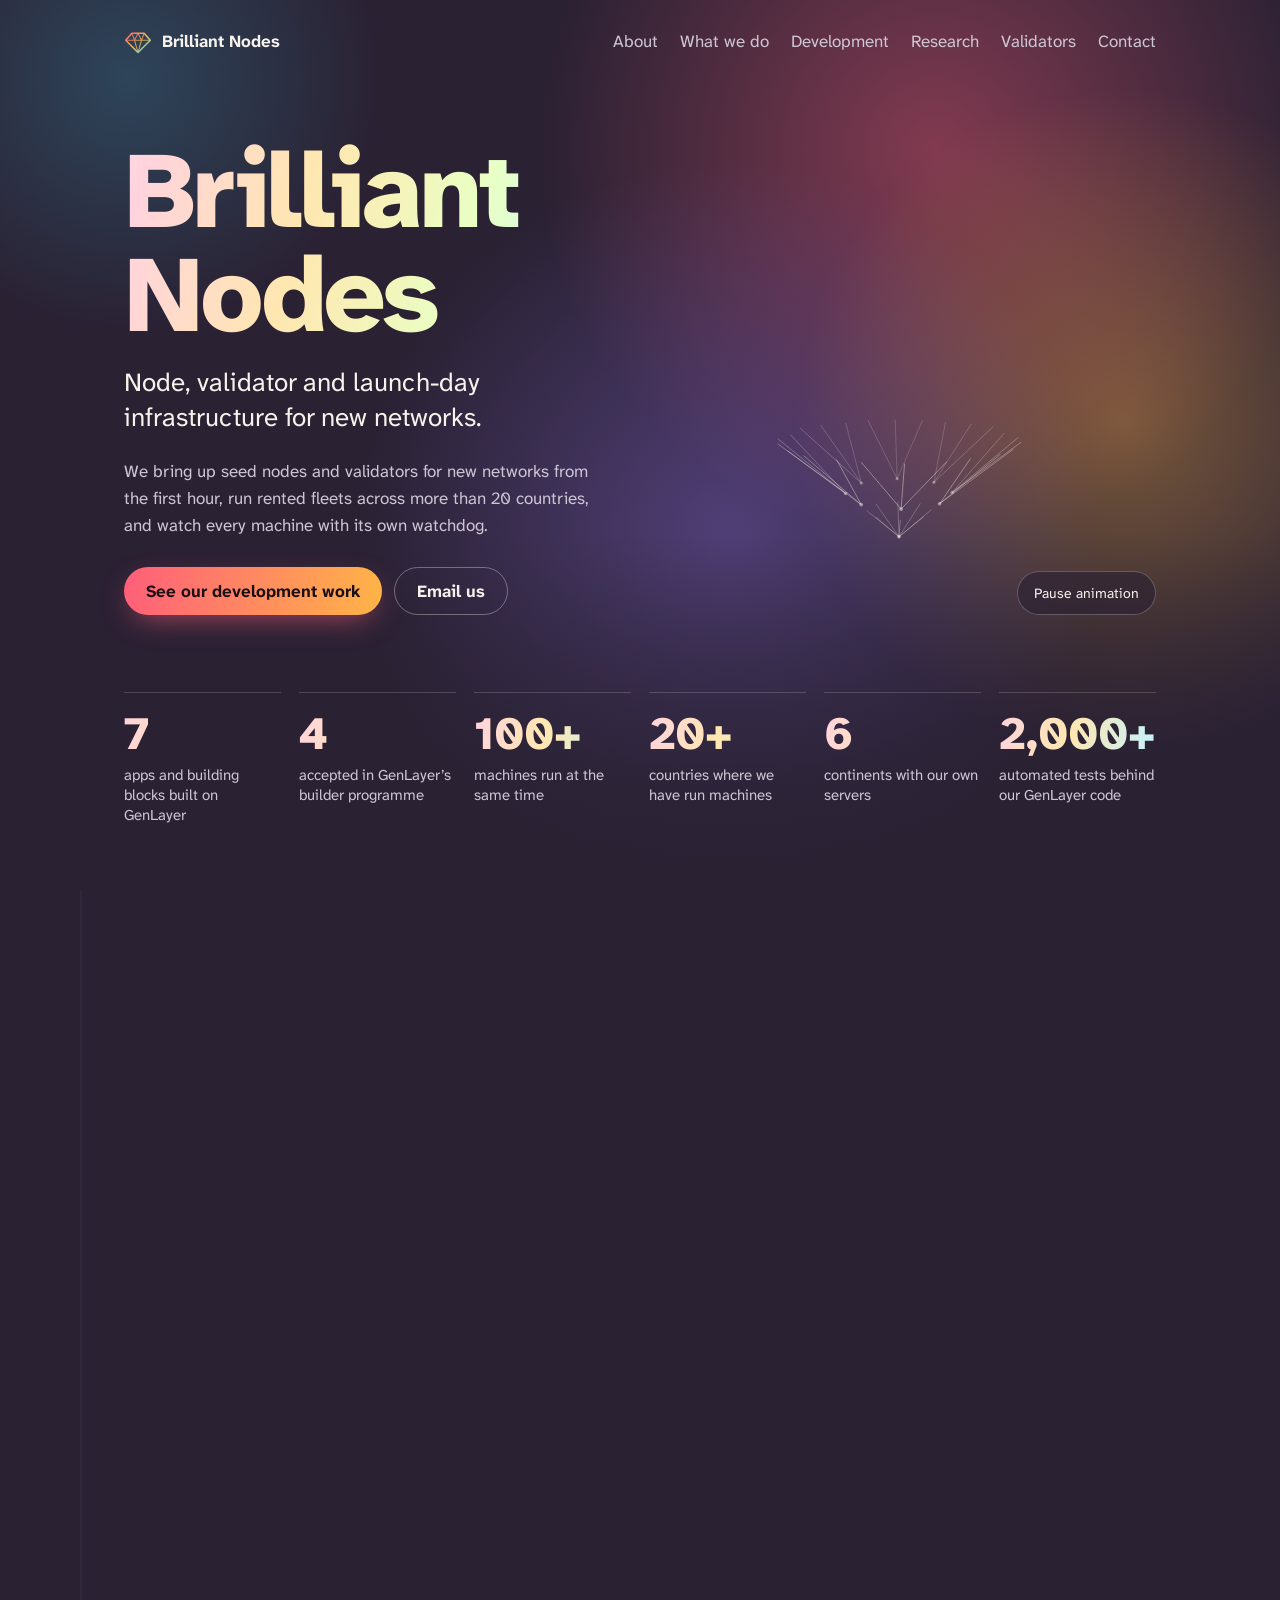
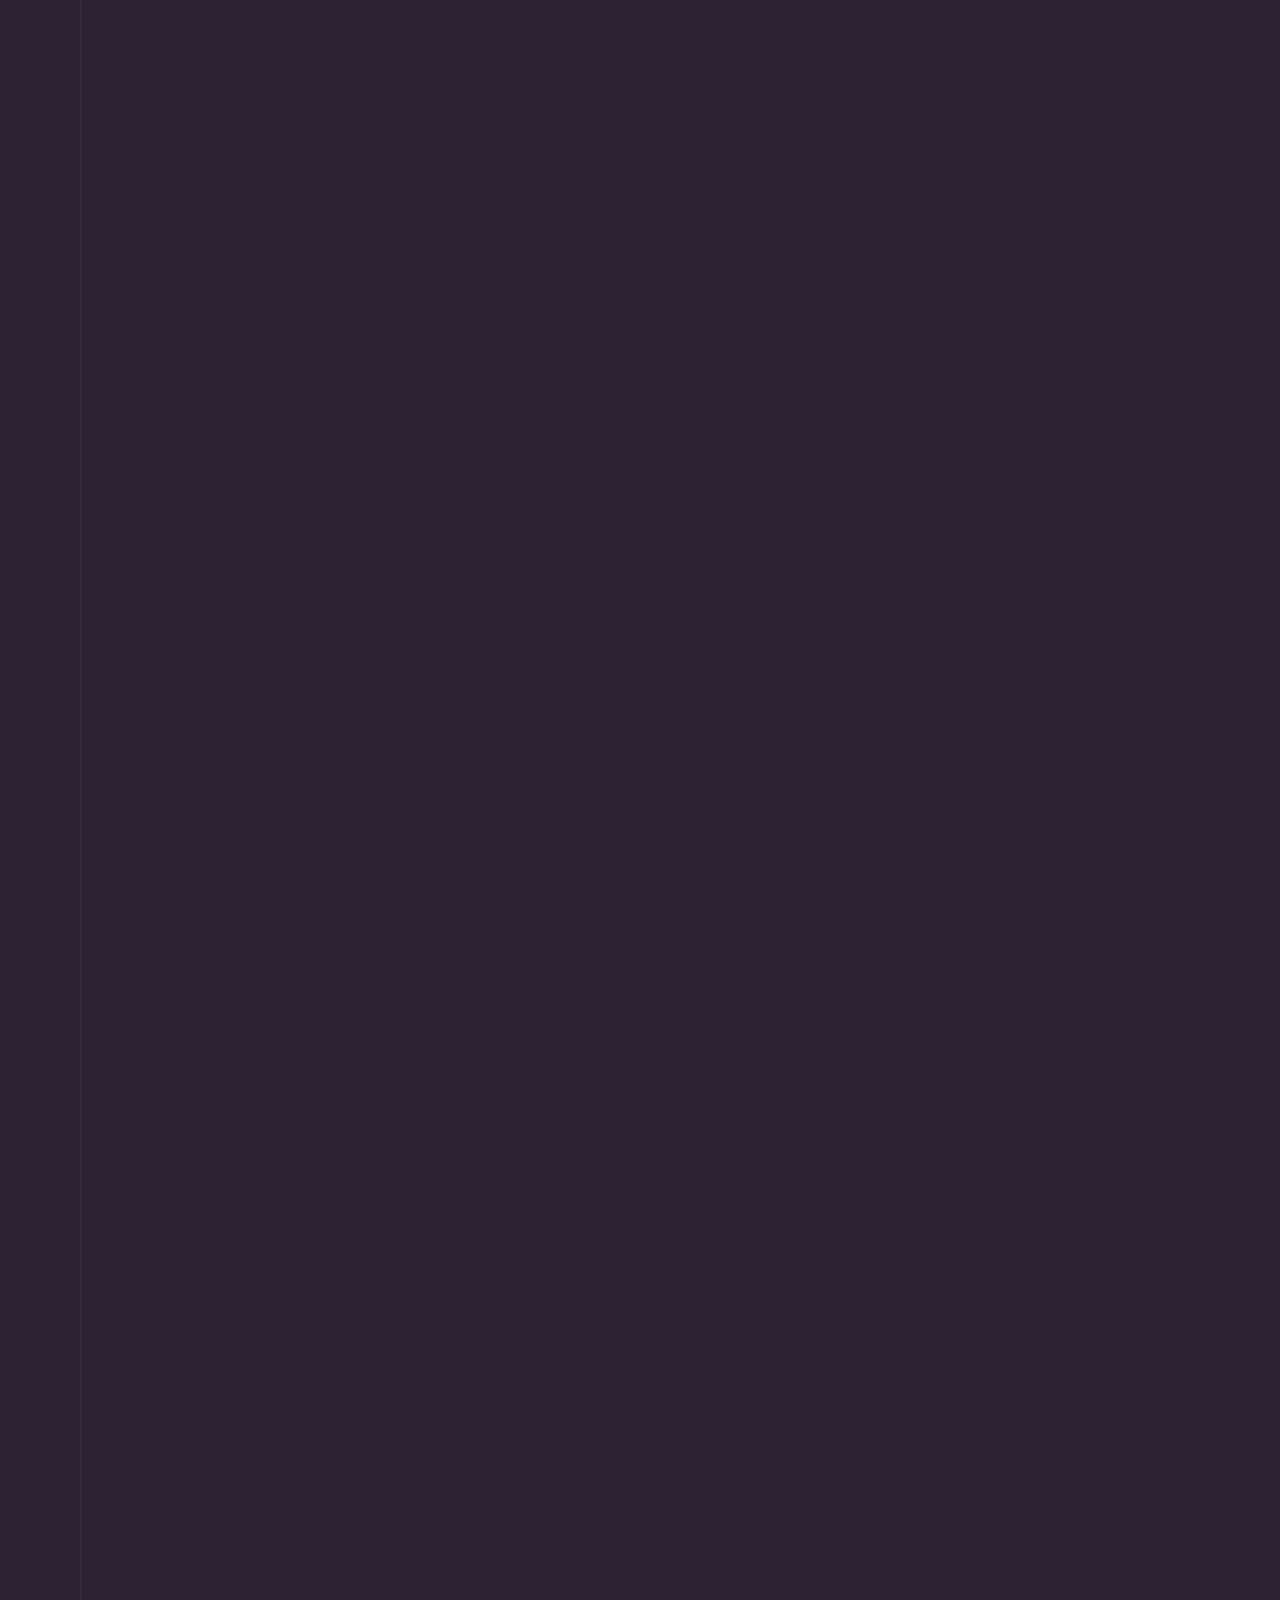
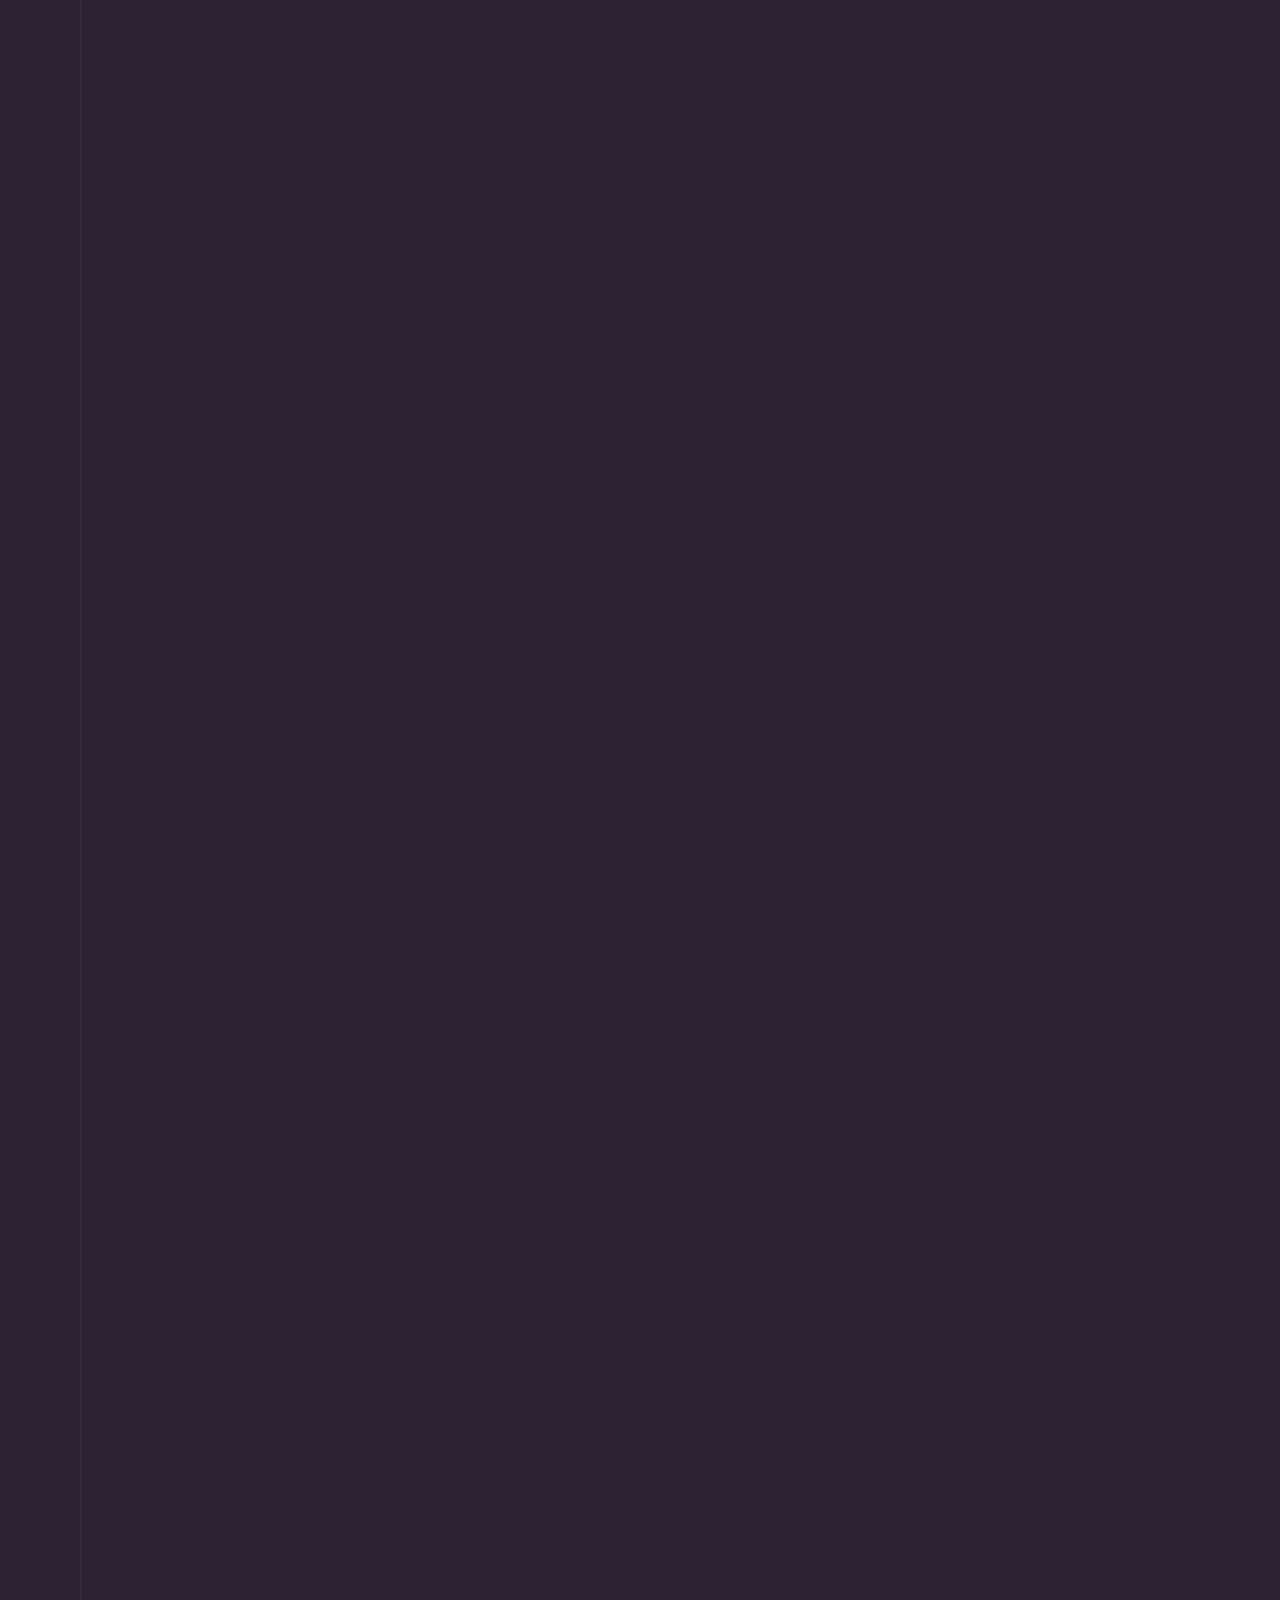
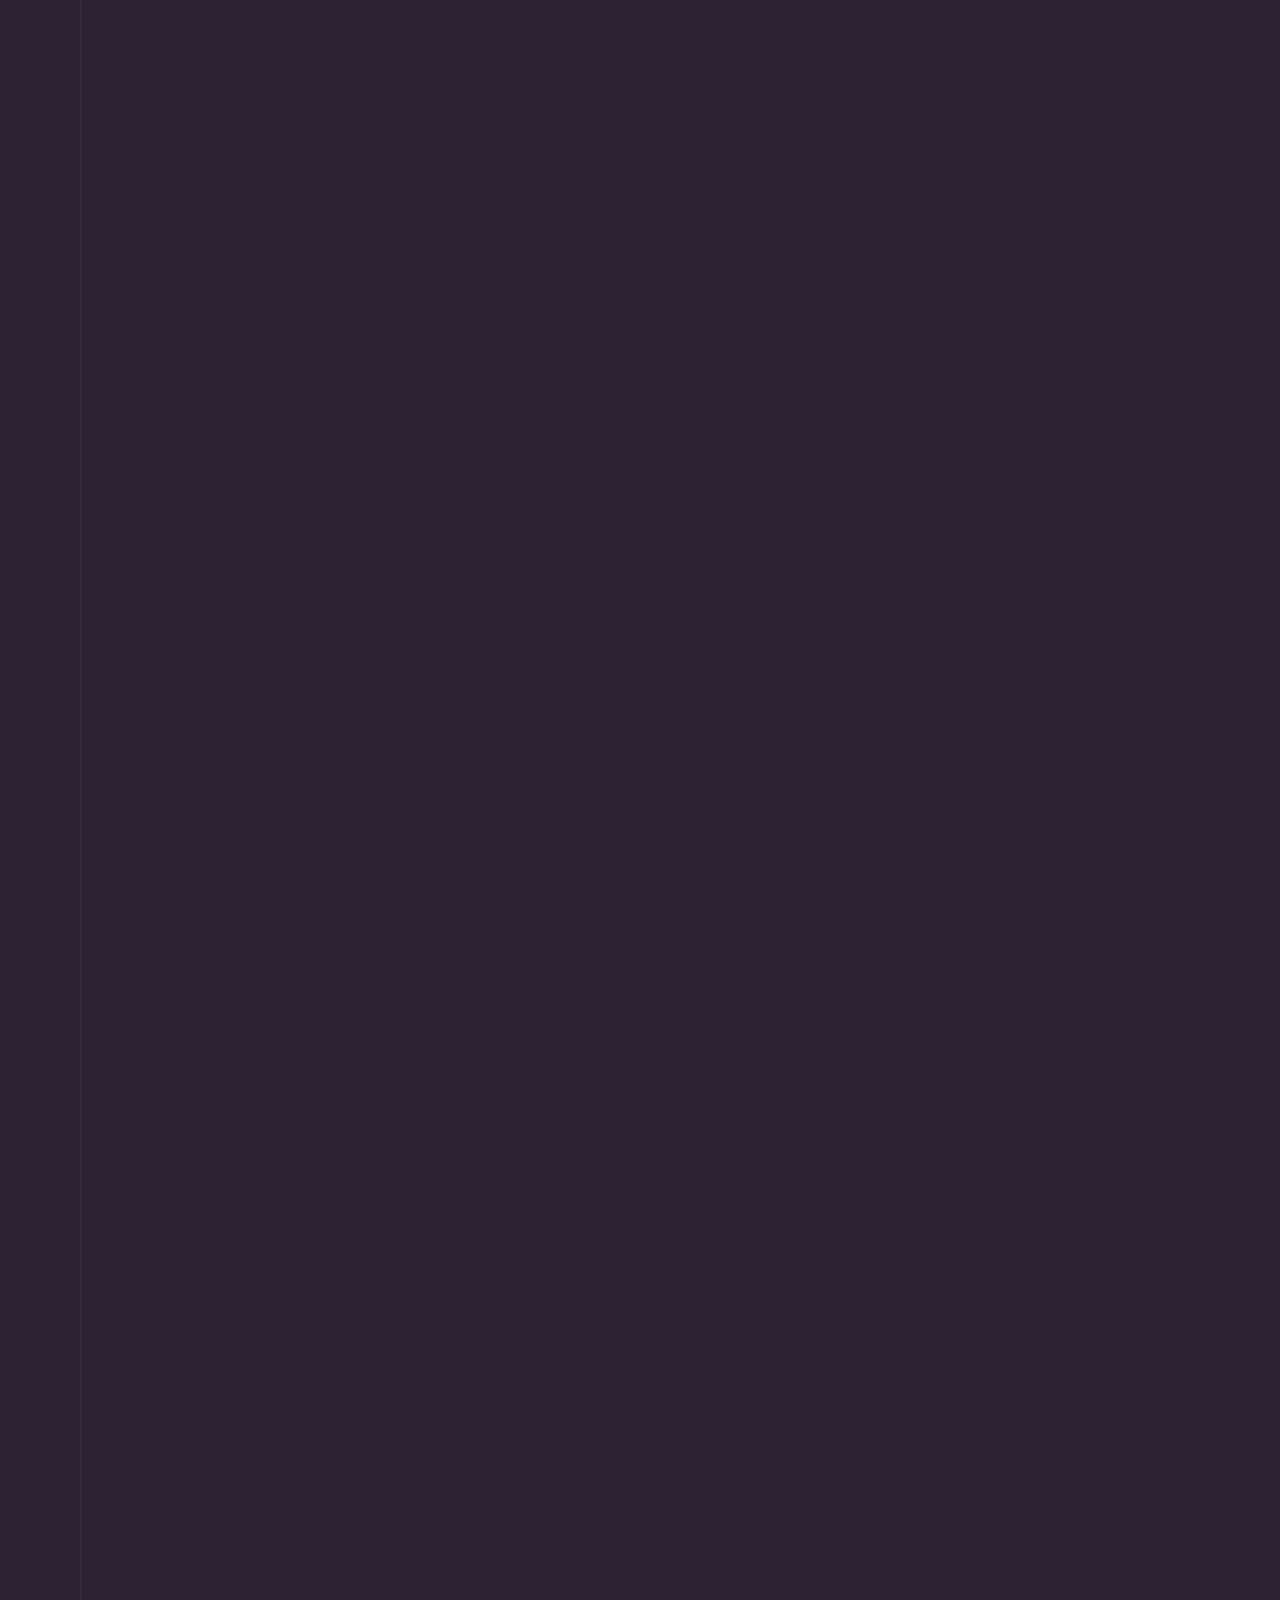
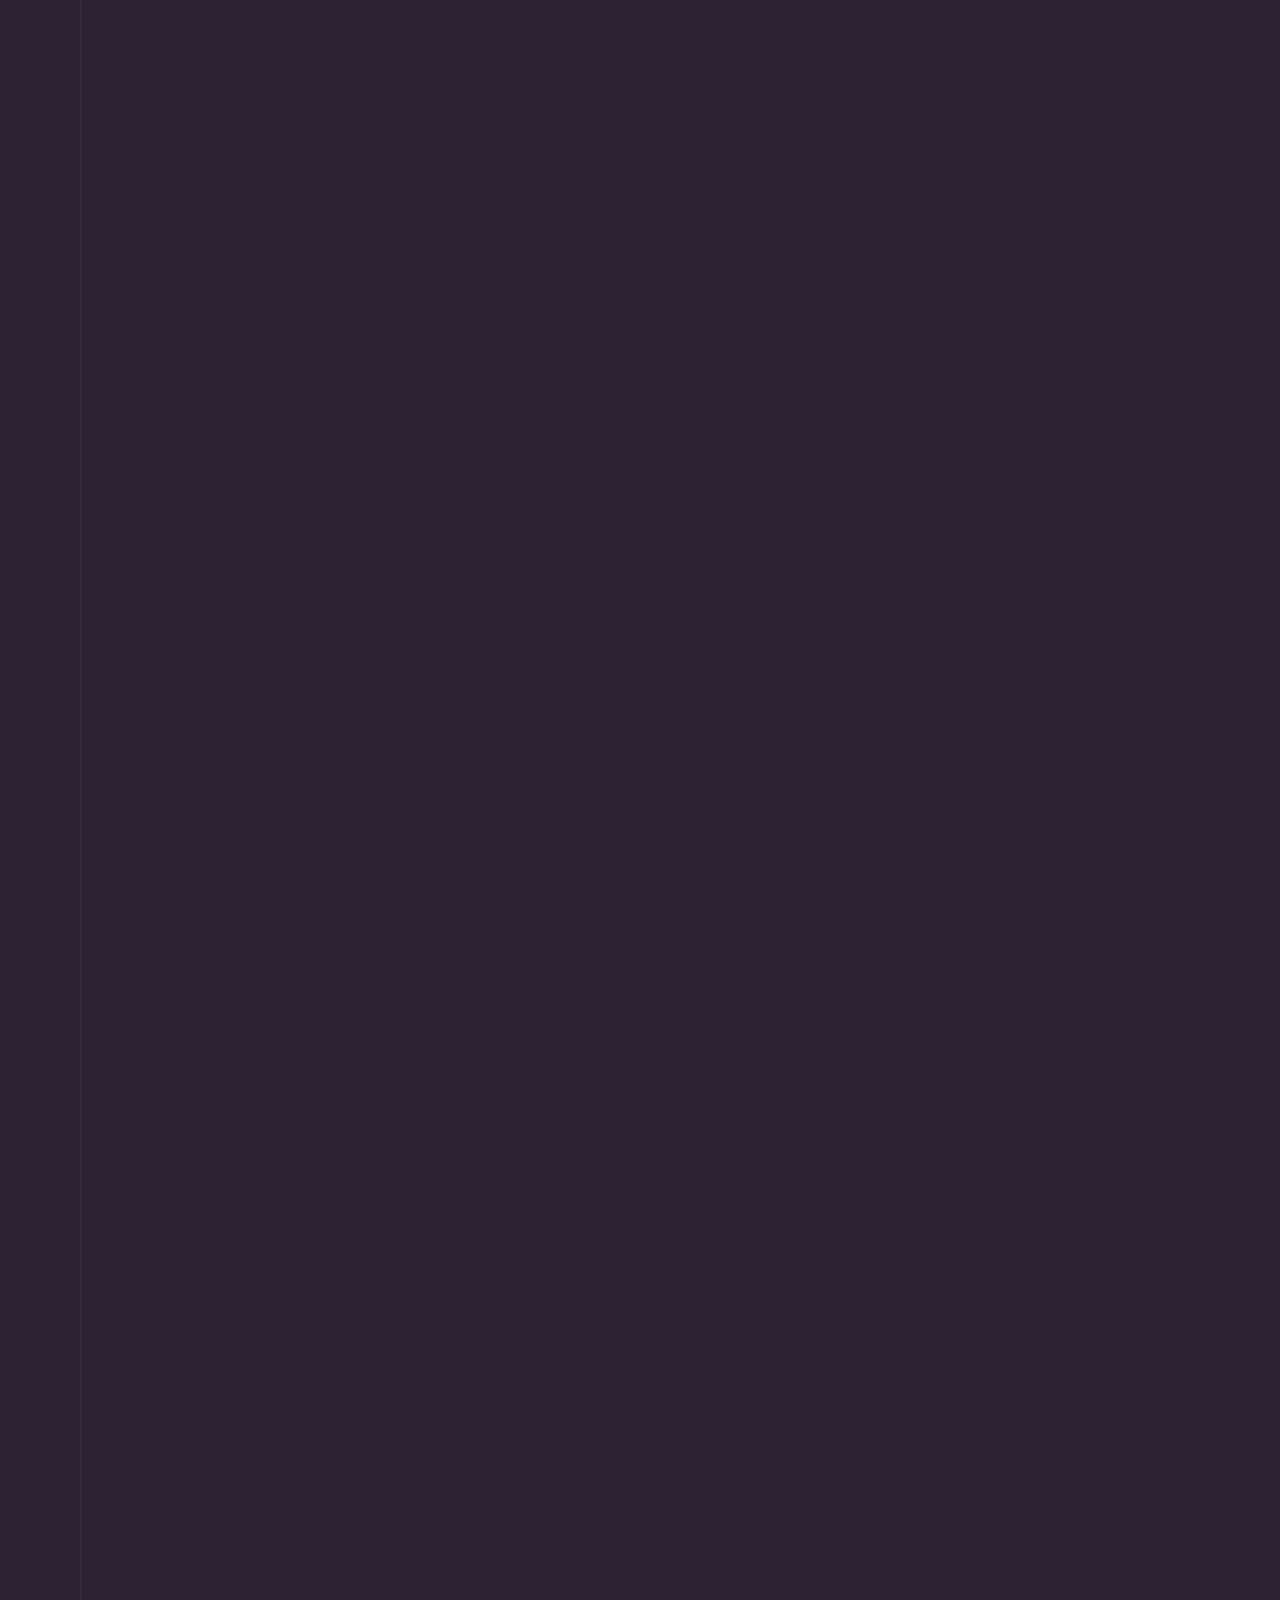
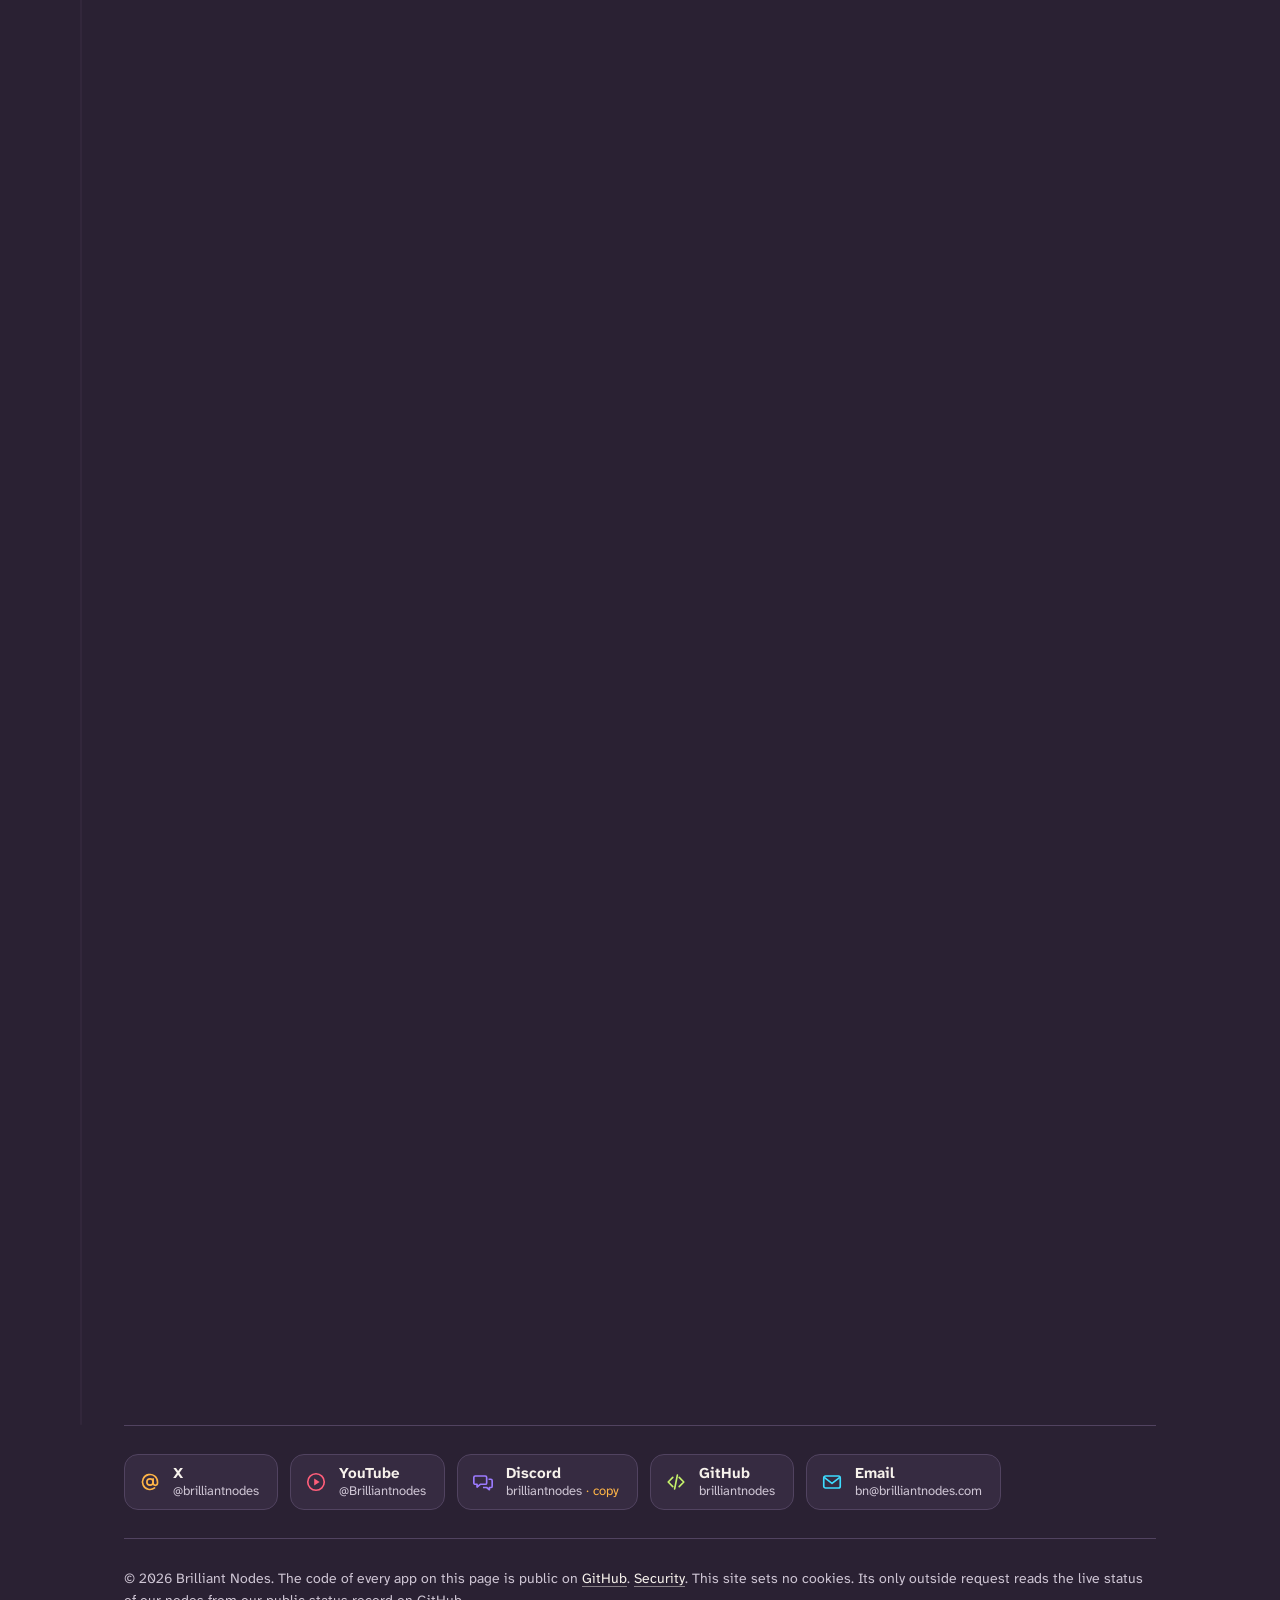
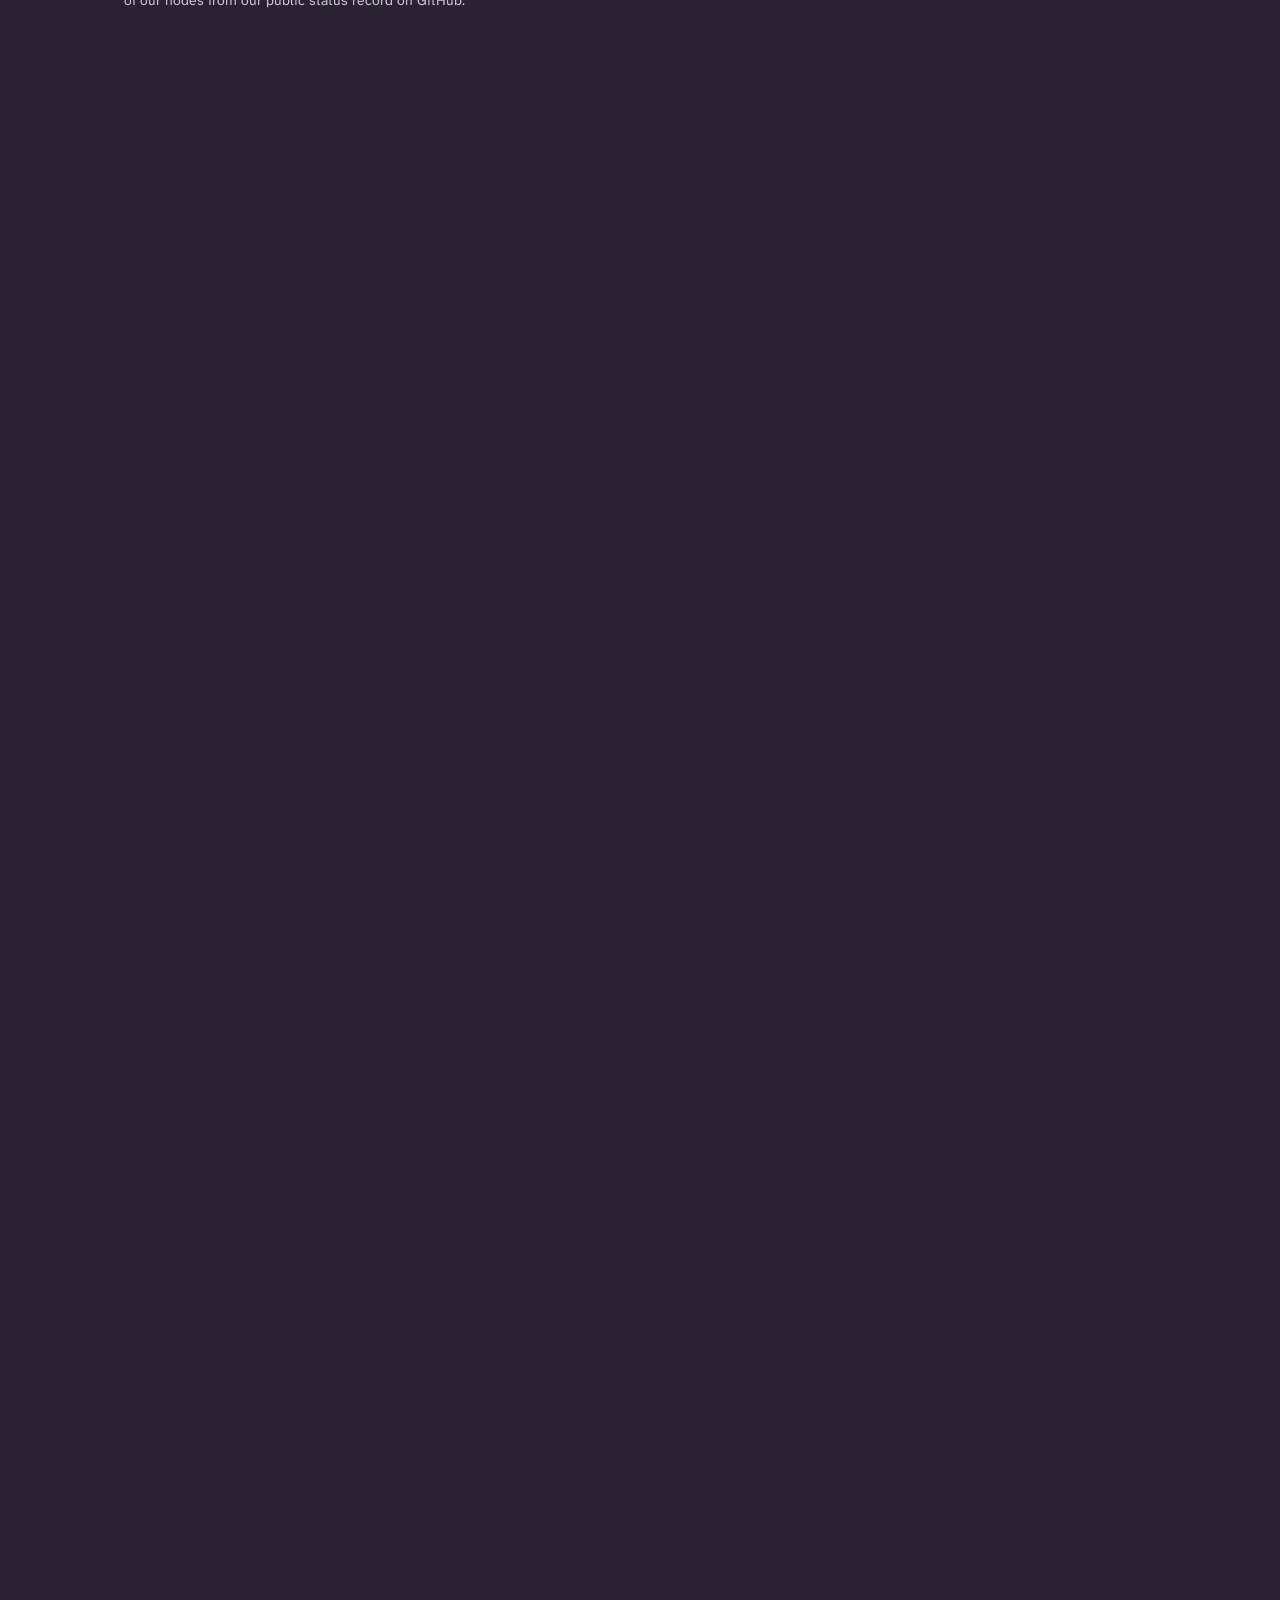
==== commit 8f706b80: "Search: site map, robots pointer, company description for search engines, llms.txt Co-Authored-By: C" ====
--- a/index.html
+++ b/index.html
@@ -26,6 +26,7 @@
 <link rel="preload" href="/fonts/ahn-800.woff2" as="font" type="font/woff2" crossorigin>
 <link rel="preload" href="/fonts/ahn-400.woff2" as="font" type="font/woff2" crossorigin>
 <link rel="stylesheet" href="/style.css">
+<script type="application/ld+json">{"@context": "https://schema.org", "@type": "Organization", "name": "Brilliant Nodes", "url": "https://www.brilliantnodes.com/", "logo": "https://www.brilliantnodes.com/apple-touch-icon.png", "email": "bn@brilliantnodes.com", "description": "Node, validator and launch-day infrastructure for new blockchain networks, and apps built on what each blockchain does best.", "sameAs": ["https://x.com/brilliantnodes", "https://www.youtube.com/@Brilliantnodes", "https://github.com/brilliantnodes", "https://medium.com/@brilliantnodes"]}</script>
 <script src="/site.js" defer></script>
 <script src="/motion.js" defer></script>
 <script src="/globe.js" defer></script>
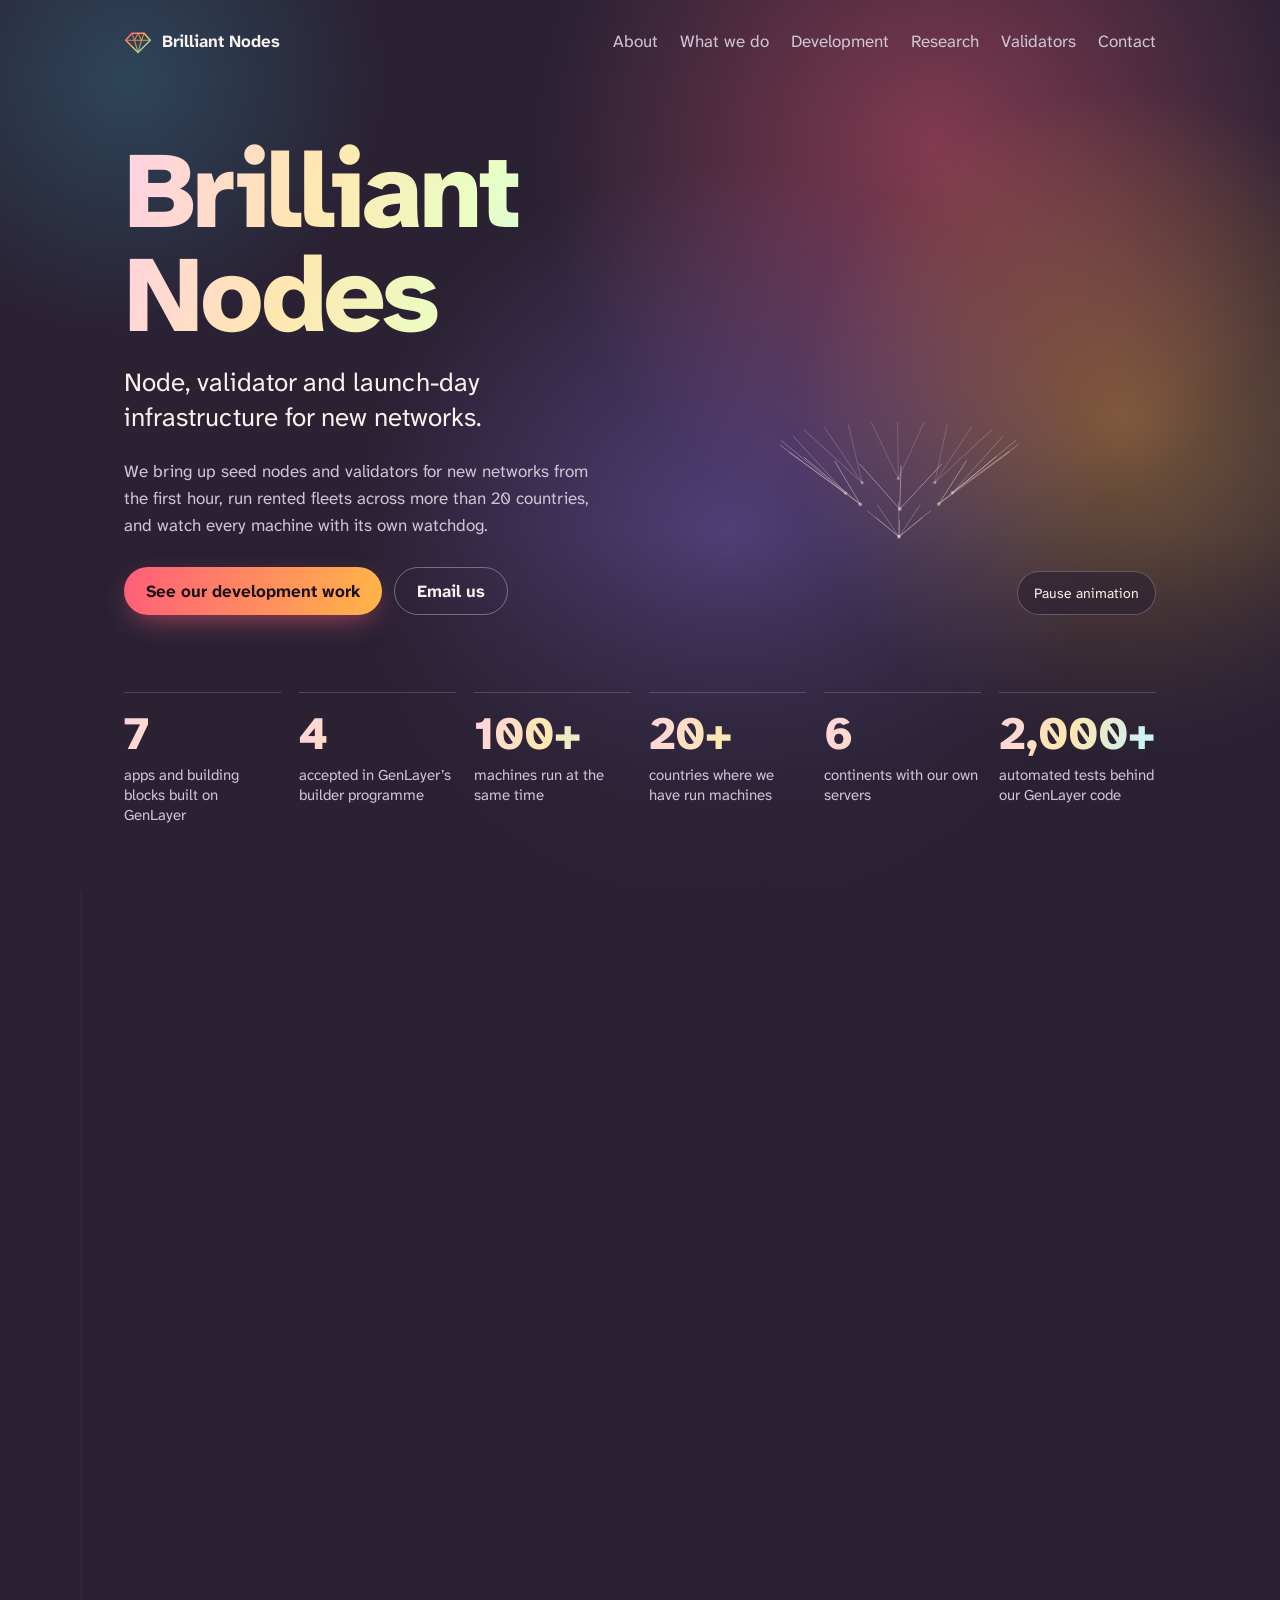
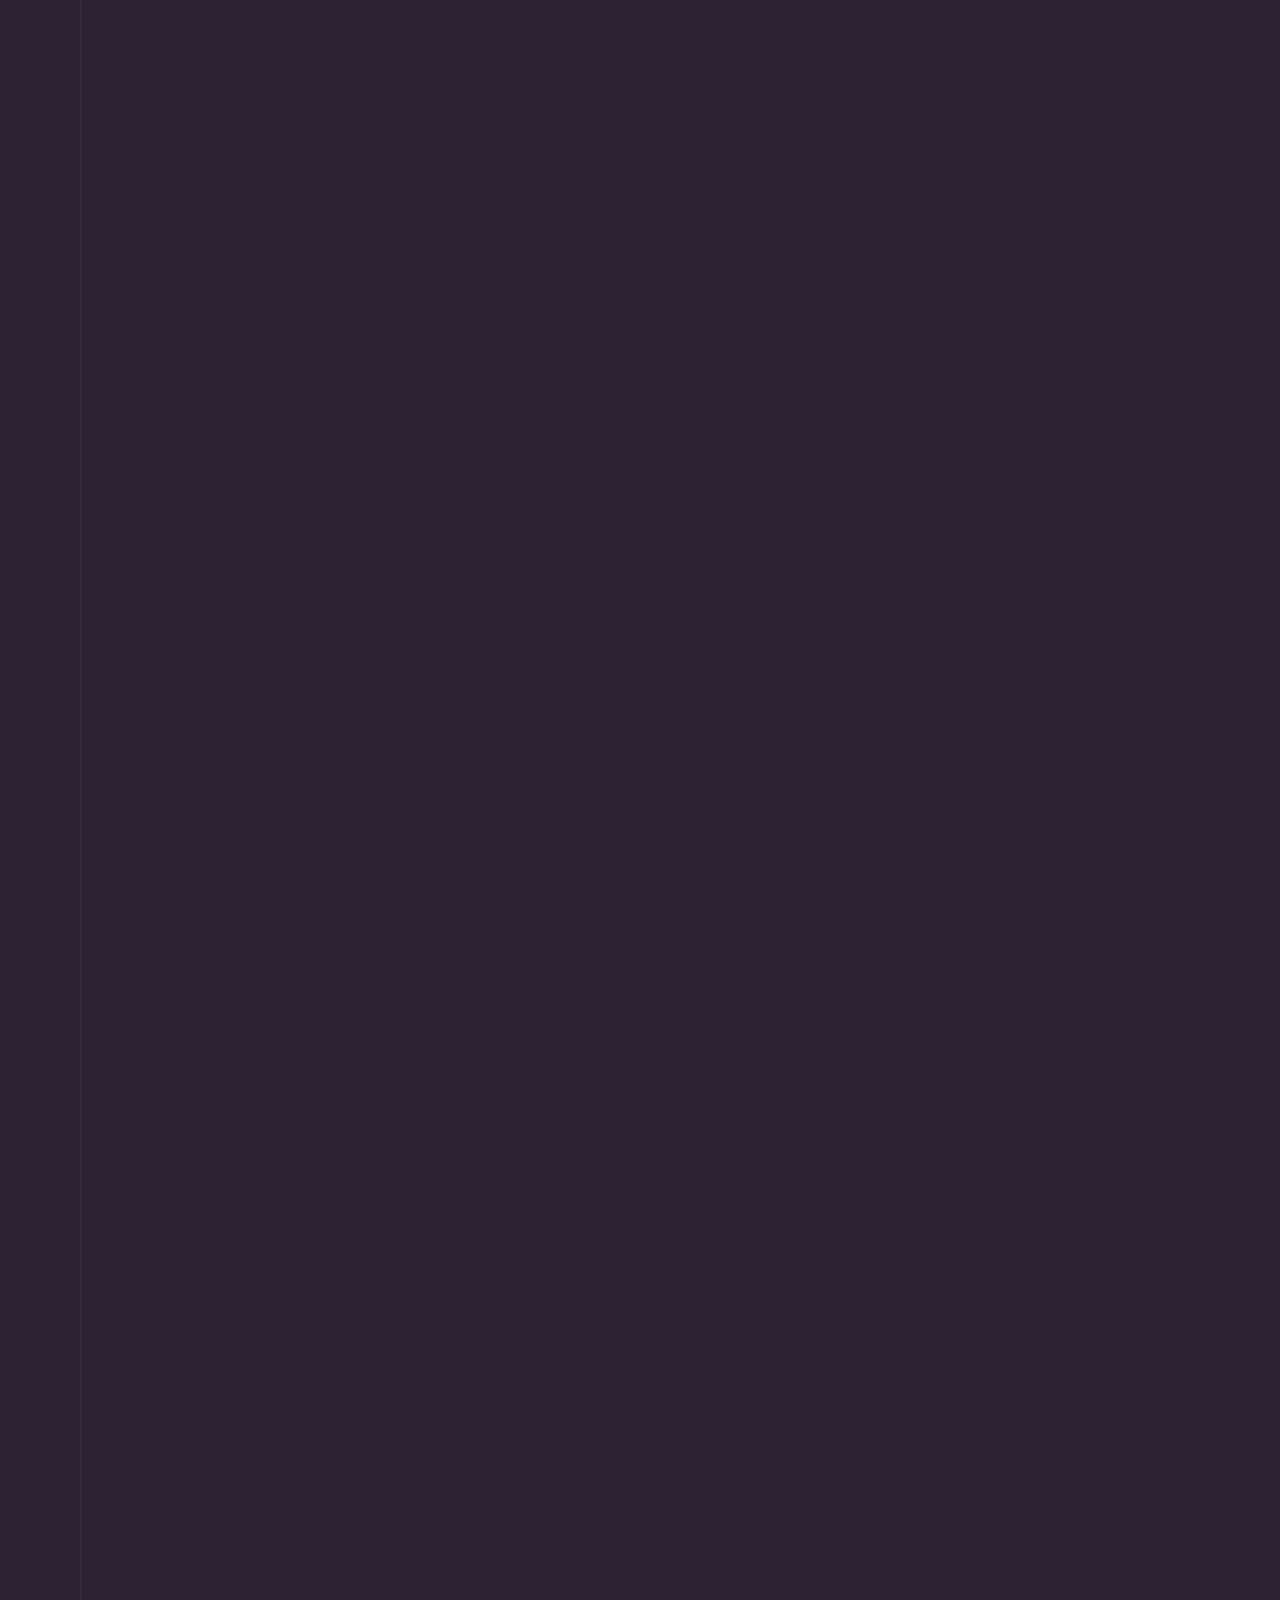
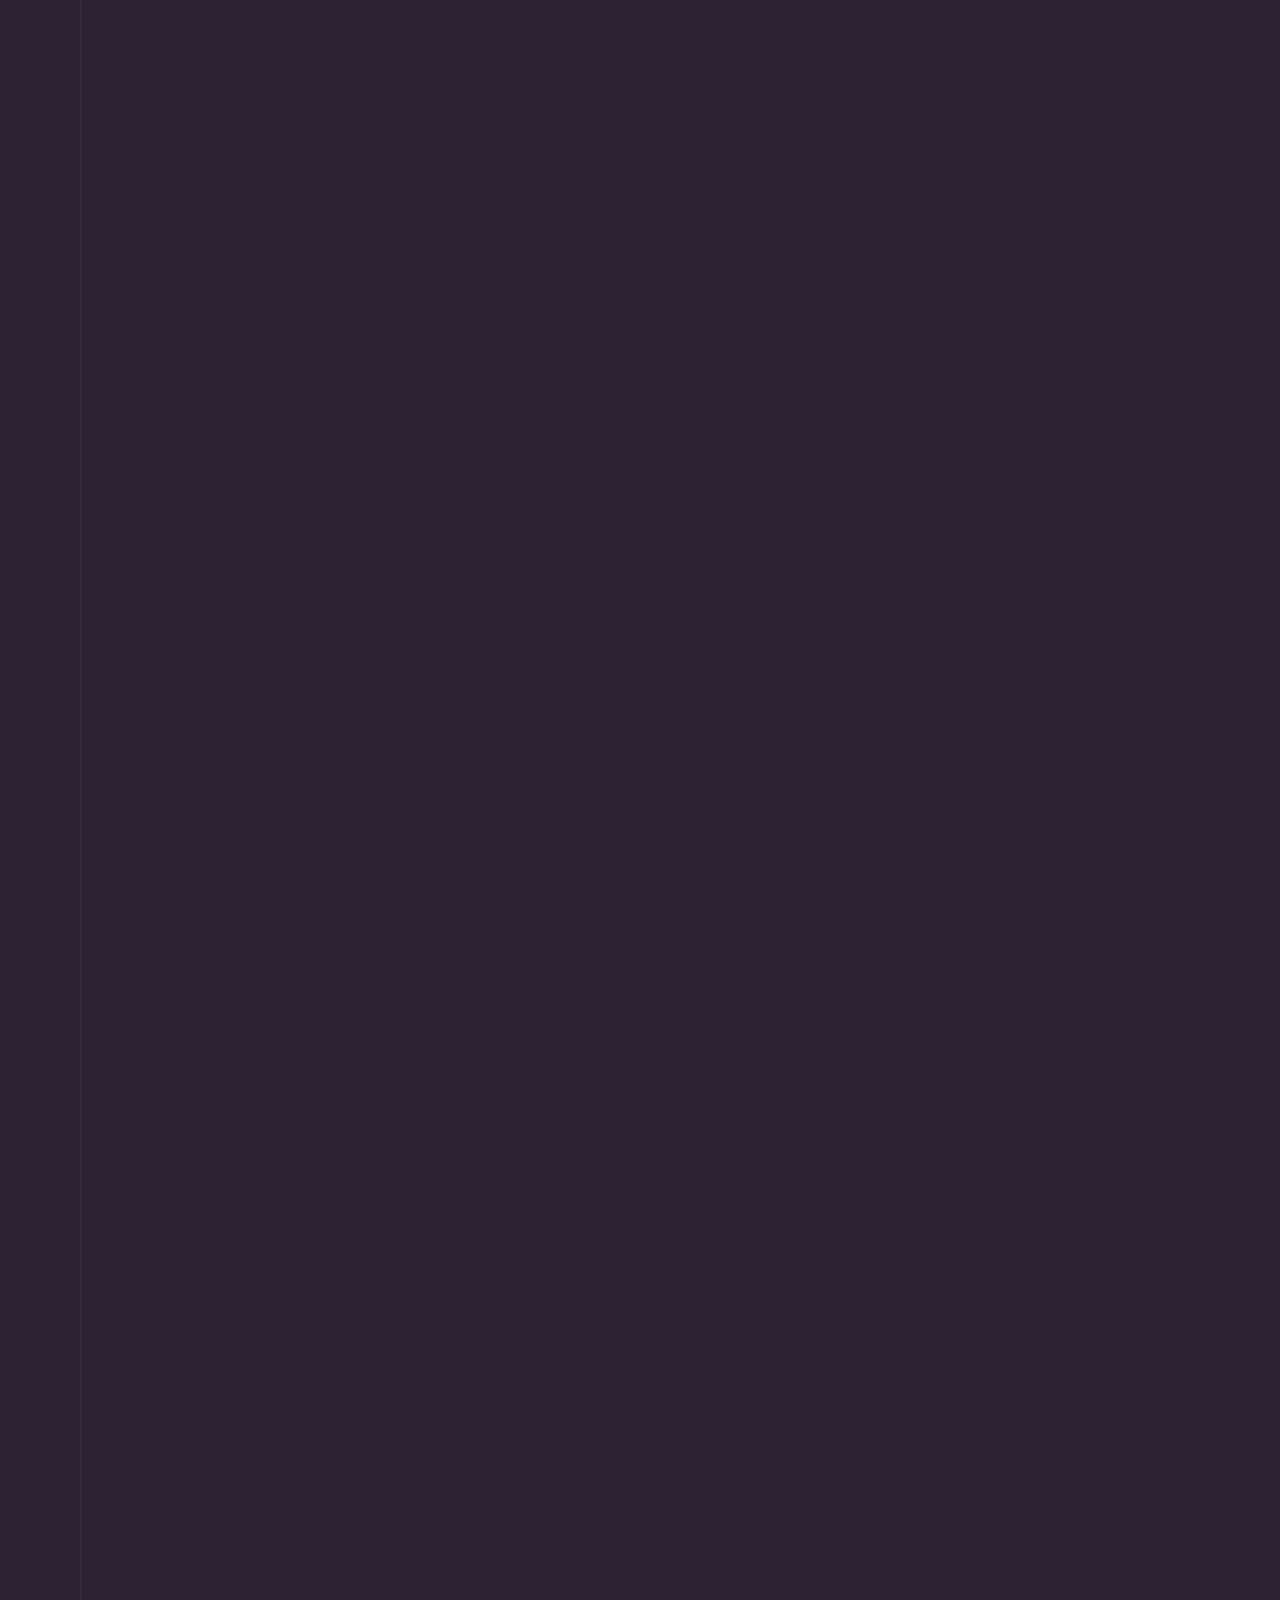
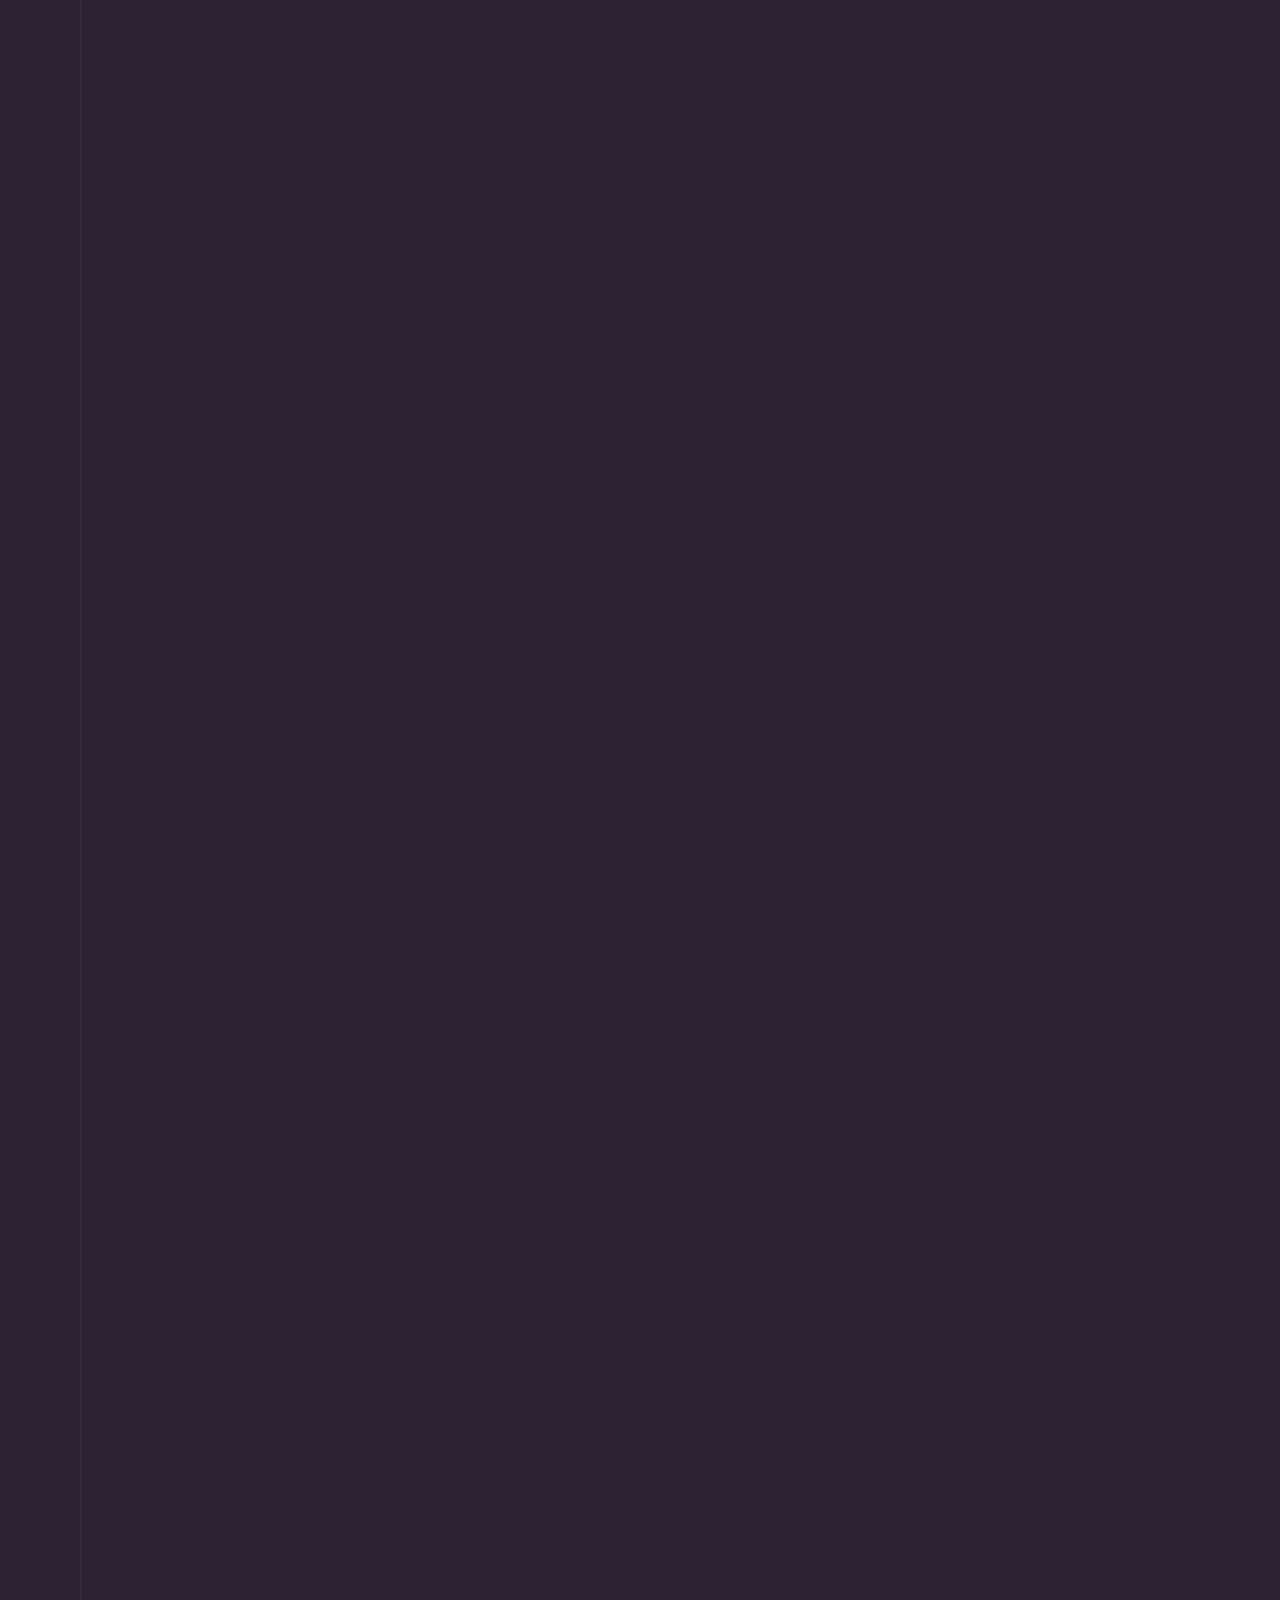
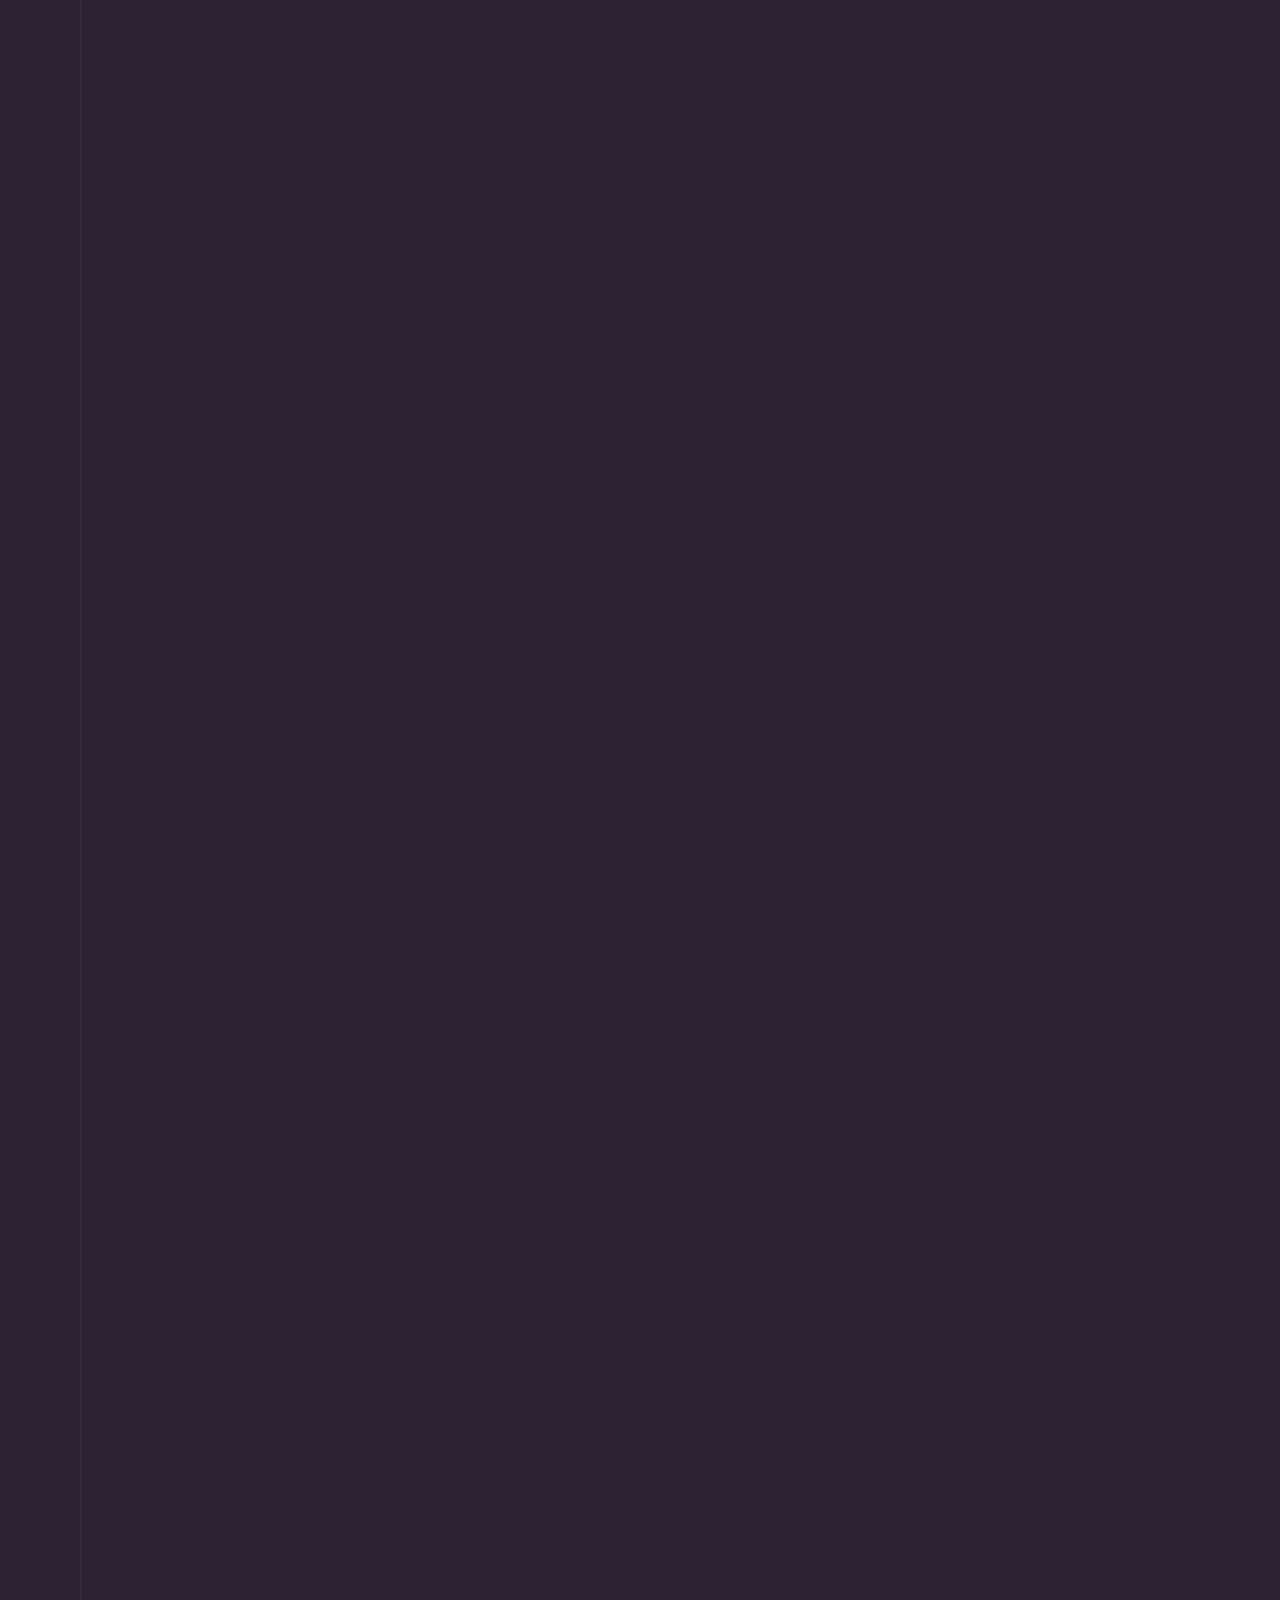
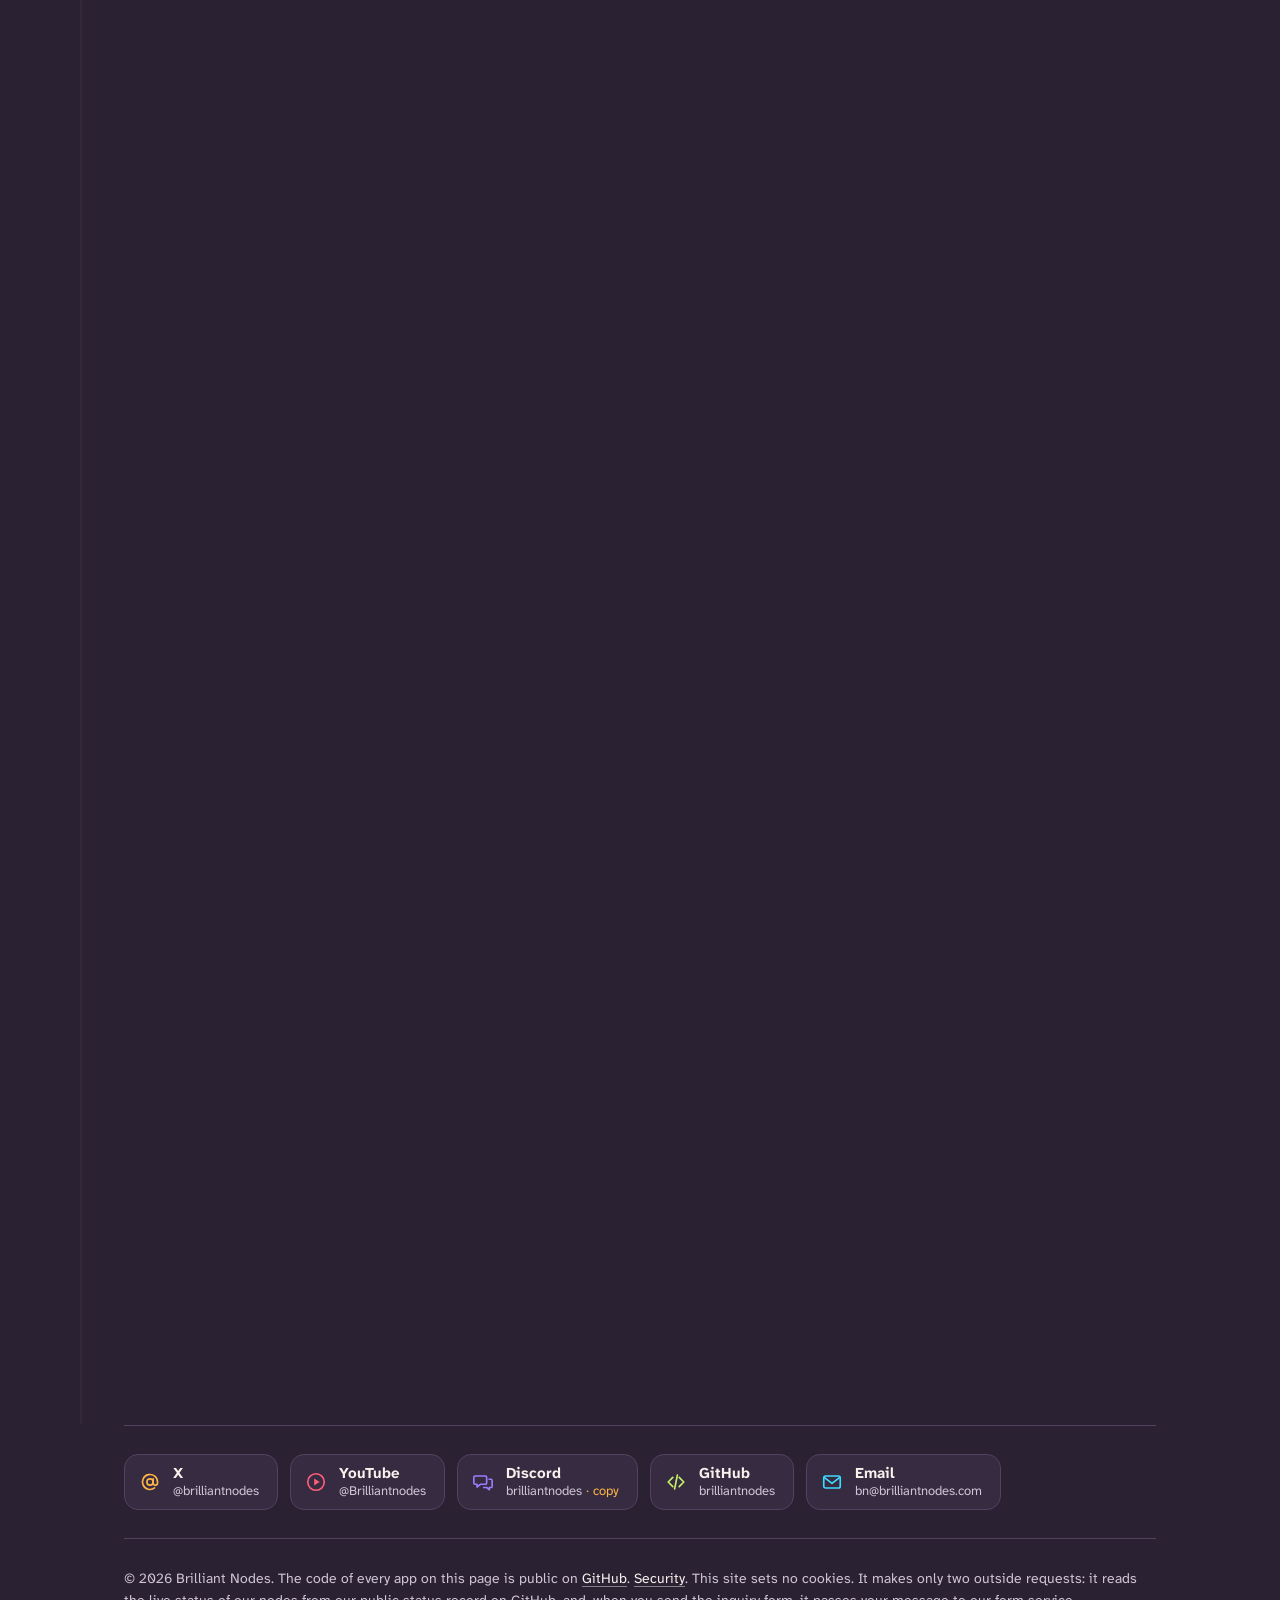
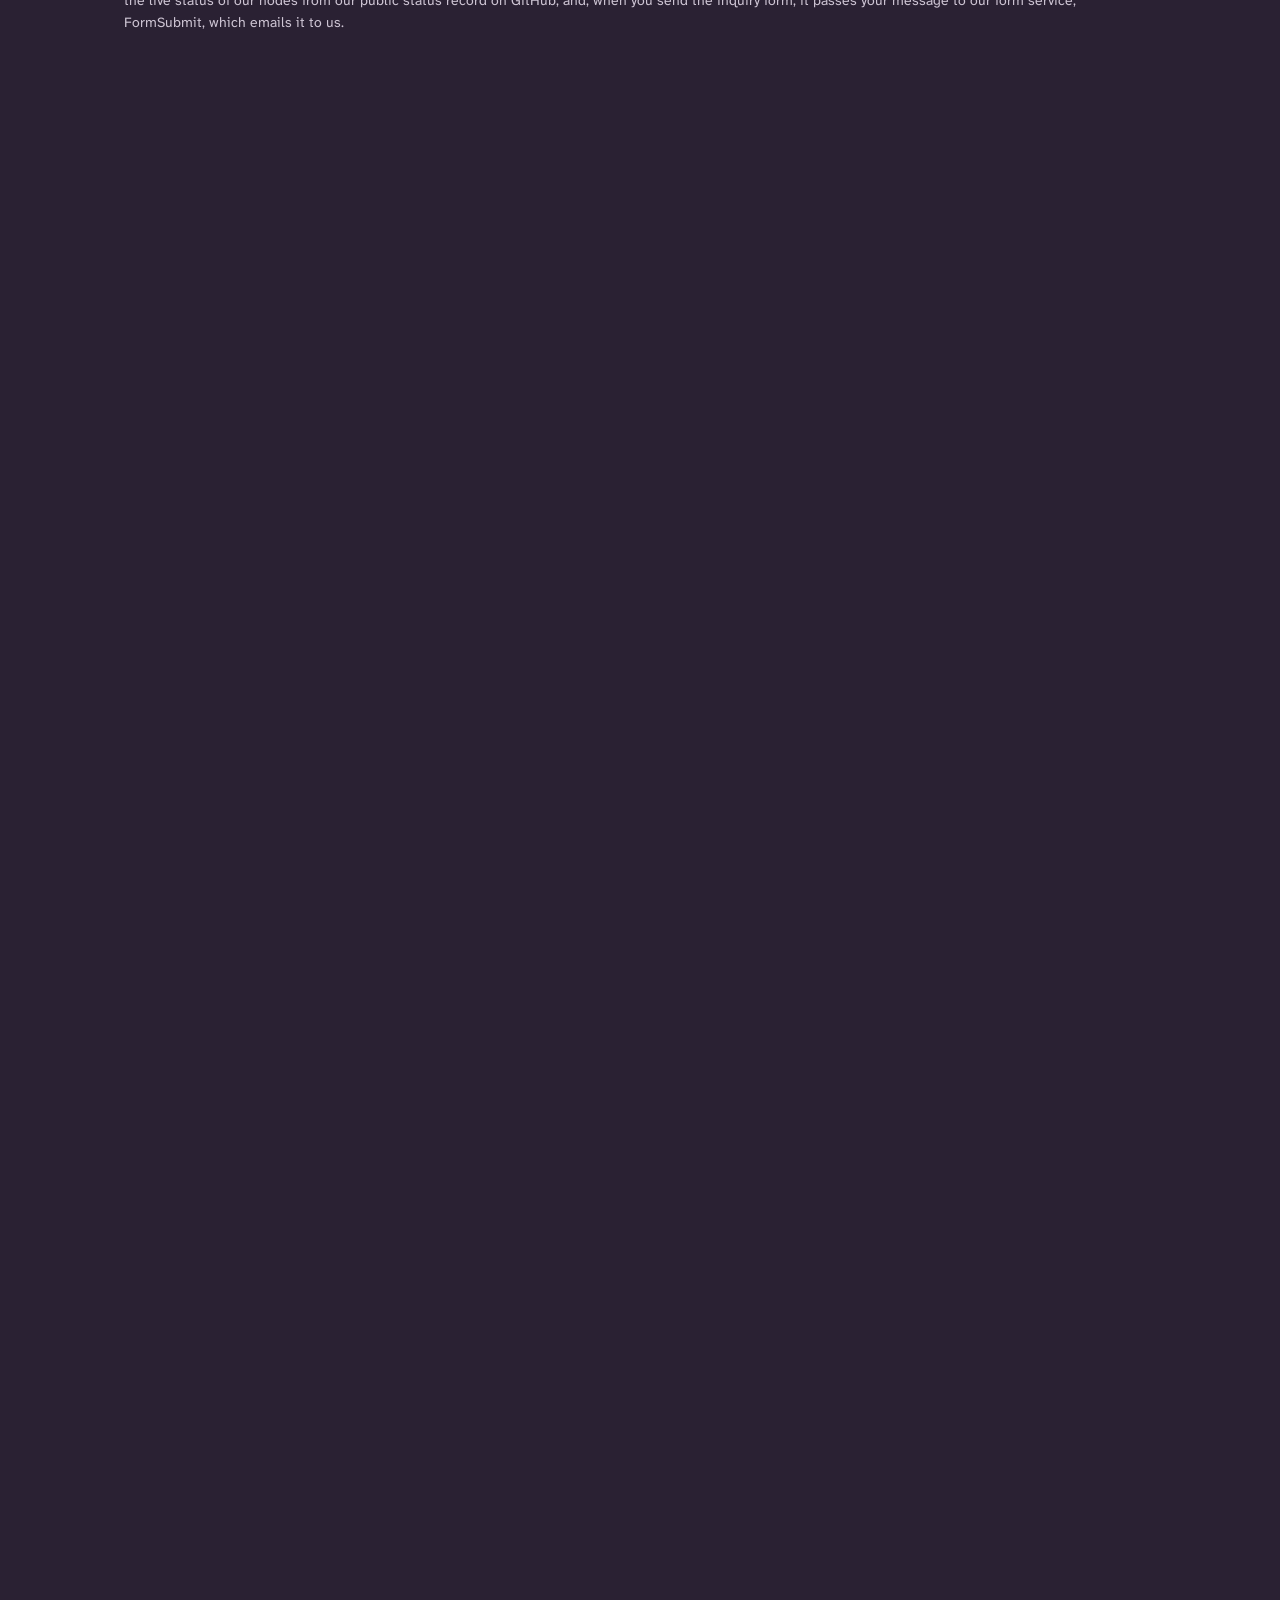
==== commit 274deae4: "Inquiry form: one-click Send via FormSubmit, email-app fallback Co-Authored-By: Claude Opus 5.5 <nor" ====
--- a/index.html
+++ b/index.html
@@ -3,7 +3,7 @@
 <head>
 <meta charset="utf-8">
 <meta name="viewport" content="width=device-width, initial-scale=1">
-<meta http-equiv="Content-Security-Policy" content="default-src 'none'; script-src 'self'; style-src 'self'; img-src 'self' data:; font-src 'self'; connect-src https://raw.githubusercontent.com; base-uri 'none'; form-action 'none'">
+<meta http-equiv="Content-Security-Policy" content="default-src 'none'; script-src 'self'; style-src 'self'; img-src 'self' data:; font-src 'self'; connect-src https://raw.githubusercontent.com https://formsubmit.co; base-uri 'none'; form-action 'none'">
 <meta name="referrer" content="strict-origin-when-cross-origin">
 <title>Brilliant Nodes: node, validator and launch-day infrastructure</title>
 <meta name="description" content="Node, validator and launch-day infrastructure for new networks: seed nodes, validators, rented fleets in more than 20 countries, and apps on GenLayer.">
@@ -330,7 +330,7 @@
     <a href="https://github.com/brilliantnodes"><svg width="22" height="22" aria-hidden="true"><use href="#i-code"/></svg><span>GitHub<small>brilliantnodes</small></span></a>
     <a href="#inquiry" data-contact><svg width="22" height="22" aria-hidden="true"><use href="#i-mail"/></svg><span>Email<small>bn@brilliantnodes.com</small></span></a>
   </nav>
-  <p>© 2026 Brilliant Nodes. The code of every app on this page is public on <a href="https://github.com/brilliantnodes">GitHub</a>. <a href="/security.html">Security</a>. This site sets no cookies. Its only outside request reads the live status of our nodes from our public status record on GitHub.</p>
+  <p>© 2026 Brilliant Nodes. The code of every app on this page is public on <a href="https://github.com/brilliantnodes">GitHub</a>. <a href="/security.html">Security</a>. This site sets no cookies. It makes only two outside requests: it reads the live status of our nodes from our public status record on GitHub, and, when you send the inquiry form, it passes your message to our form service, FormSubmit, which emails it to us.</p>
 </footer>
 
 <svg class="sprite" aria-hidden="true">
@@ -347,7 +347,7 @@
 </svg>
 
 <dialog class="inquiry" id="inquiry-dlg" aria-labelledby="inq-h">
-  <form id="inq-form" novalidate>
+  <form id="inq-form" novalidate data-endpoint="https://formsubmit.co/ajax/bn@brilliantnodes.com">
     <div class="inq-head"><h2 id="inq-h">Send us an inquiry</h2><button type="button" class="inq-x" data-close aria-label="Close">×</button></div>
     <p class="inq-intro">Your message goes to <b>bn@brilliantnodes.com</b>. Fill in the form and press Send.</p>
     <div class="inq-grid">
@@ -365,8 +365,14 @@
     <label class="inq-msg"><span>Message</span><textarea name="msg" required maxlength="1500" rows="6"></textarea><span class="inq-count" id="inq-count" aria-live="polite">0 / 1,500</span></label>
     <p class="inq-err" id="inq-err" role="alert"></p>
     <div class="inq-actions"><button type="submit" class="btn btn-solid inq-send">Send</button><button type="button" class="btn" data-close>Cancel</button></div>
-    <p class="inq-hint">Send opens your email app with the message ready to bn@brilliantnodes.com. Press Send there to deliver it.</p>
+    <p class="inq-hint" id="inq-hint">Send opens your email app with the message ready to bn@brilliantnodes.com. Press Send there to deliver it.</p>
+    <label class="hp" aria-hidden="true">Leave this empty<input type="checkbox" name="botcheck" tabindex="-1" autocomplete="off"></label>
   </form>
+  <div class="inq-done" id="inq-sent" hidden>
+    <div class="inq-head"><h2 tabindex="-1" id="inq-sent-h">Thank you, your message has been sent</h2><button type="button" class="inq-x" data-close aria-label="Close">×</button></div>
+    <p>It is on its way to <b>bn@brilliantnodes.com</b>. We will reply to <b id="inq-sent-to"></b>.</p>
+    <div class="inq-actions"><button type="button" class="btn btn-solid" data-close>Close</button></div>
+  </div>
   <div class="inq-done" id="inq-done" hidden>
     <div class="inq-head"><h2 tabindex="-1" id="inq-done-h">Your email app should now be open</h2><button type="button" class="inq-x" data-close aria-label="Close">×</button></div>
     <p>The message is ready there, addressed to bn@brilliantnodes.com. Press Send in your email app to send it.</p>
--- a/style.css
+++ b/style.css
@@ -448,3 +448,7 @@
 /* v12: keep Send in view on small screens */
 .inquiry form .inq-actions{position:sticky;bottom:calc(-1 * clamp(20px,4vw,32px));margin:0 calc(-1 * clamp(20px,4vw,32px));padding:12px clamp(20px,4vw,32px) clamp(16px,3vw,24px);background:var(--raise);border-top:1px solid var(--line);z-index:1}
 @media (max-width:600px){.inquiry textarea{min-height:96px}.inquiry form{gap:12px}}
+
+/* v12: form spam trap, kept off screen */
+.hp{position:absolute;left:-9999px;width:1px;height:1px;overflow:hidden}
+.inq-send:disabled{opacity:.7;cursor:progress}
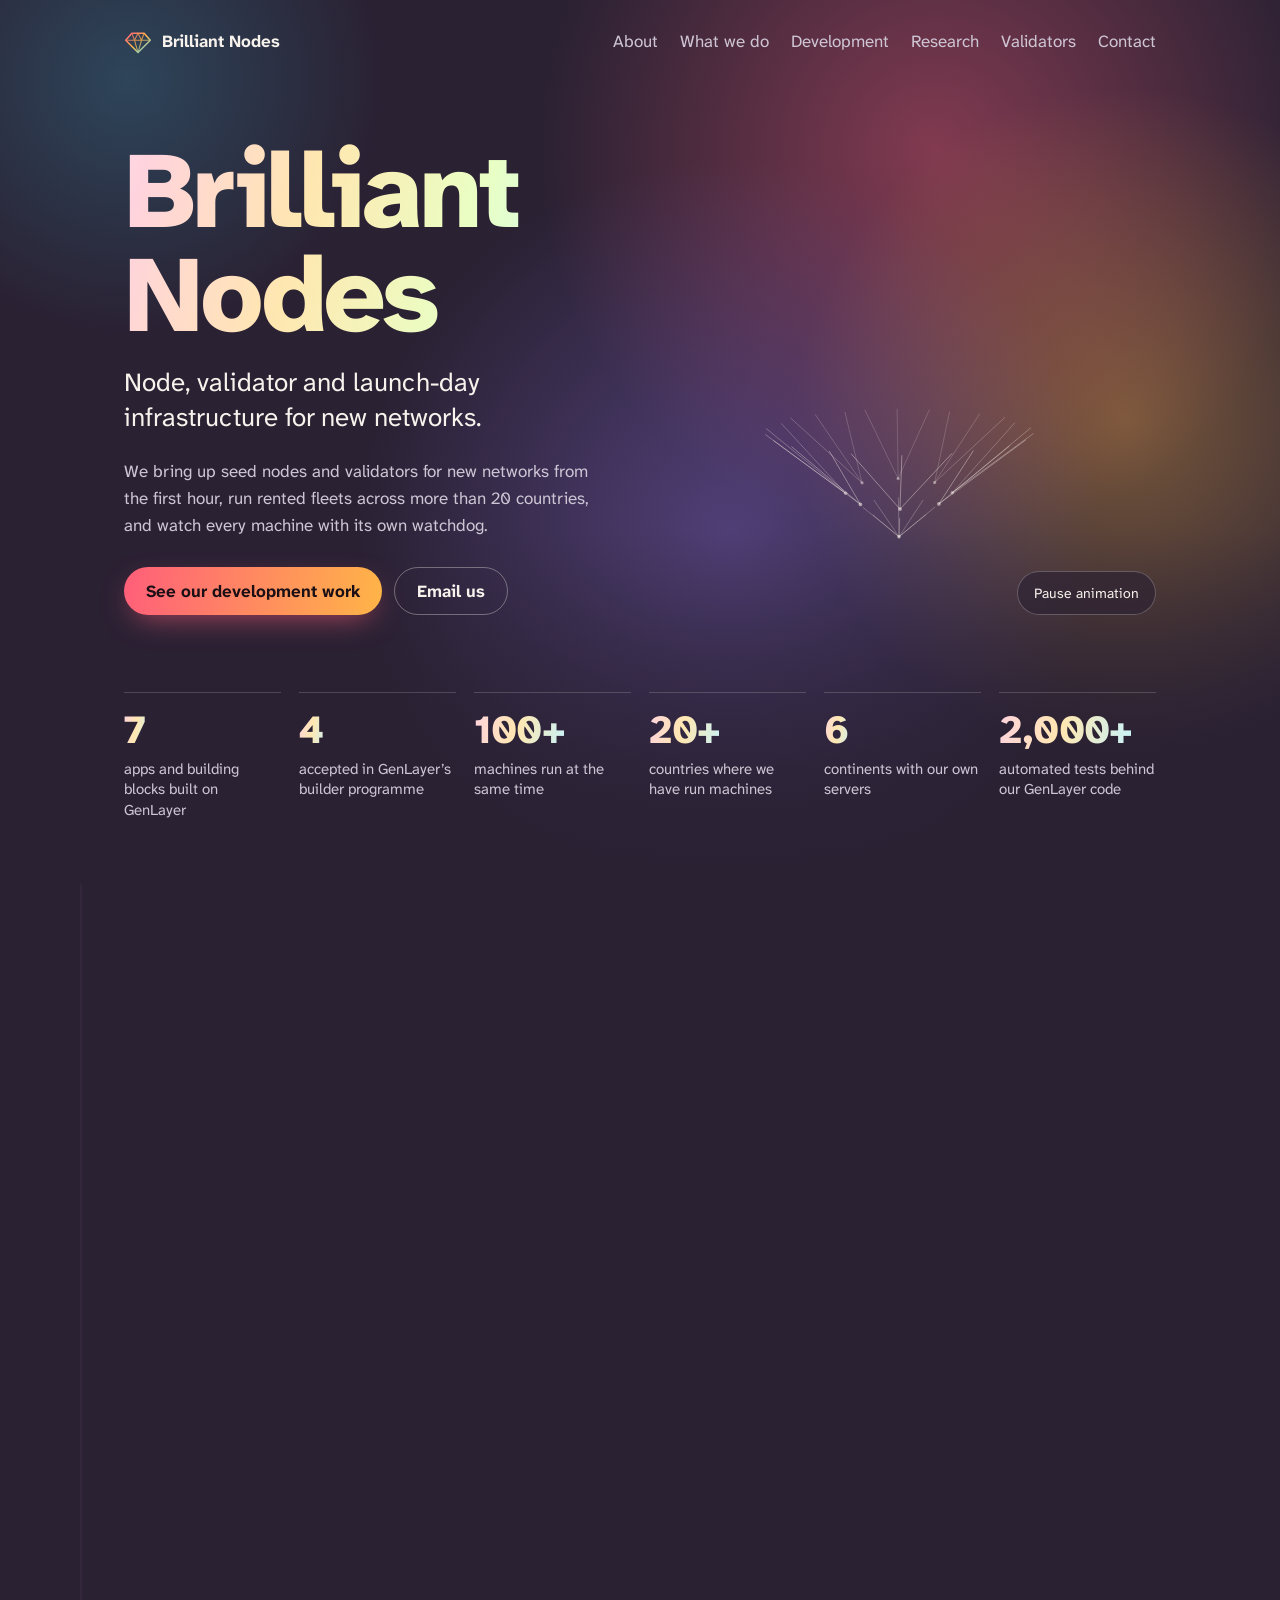
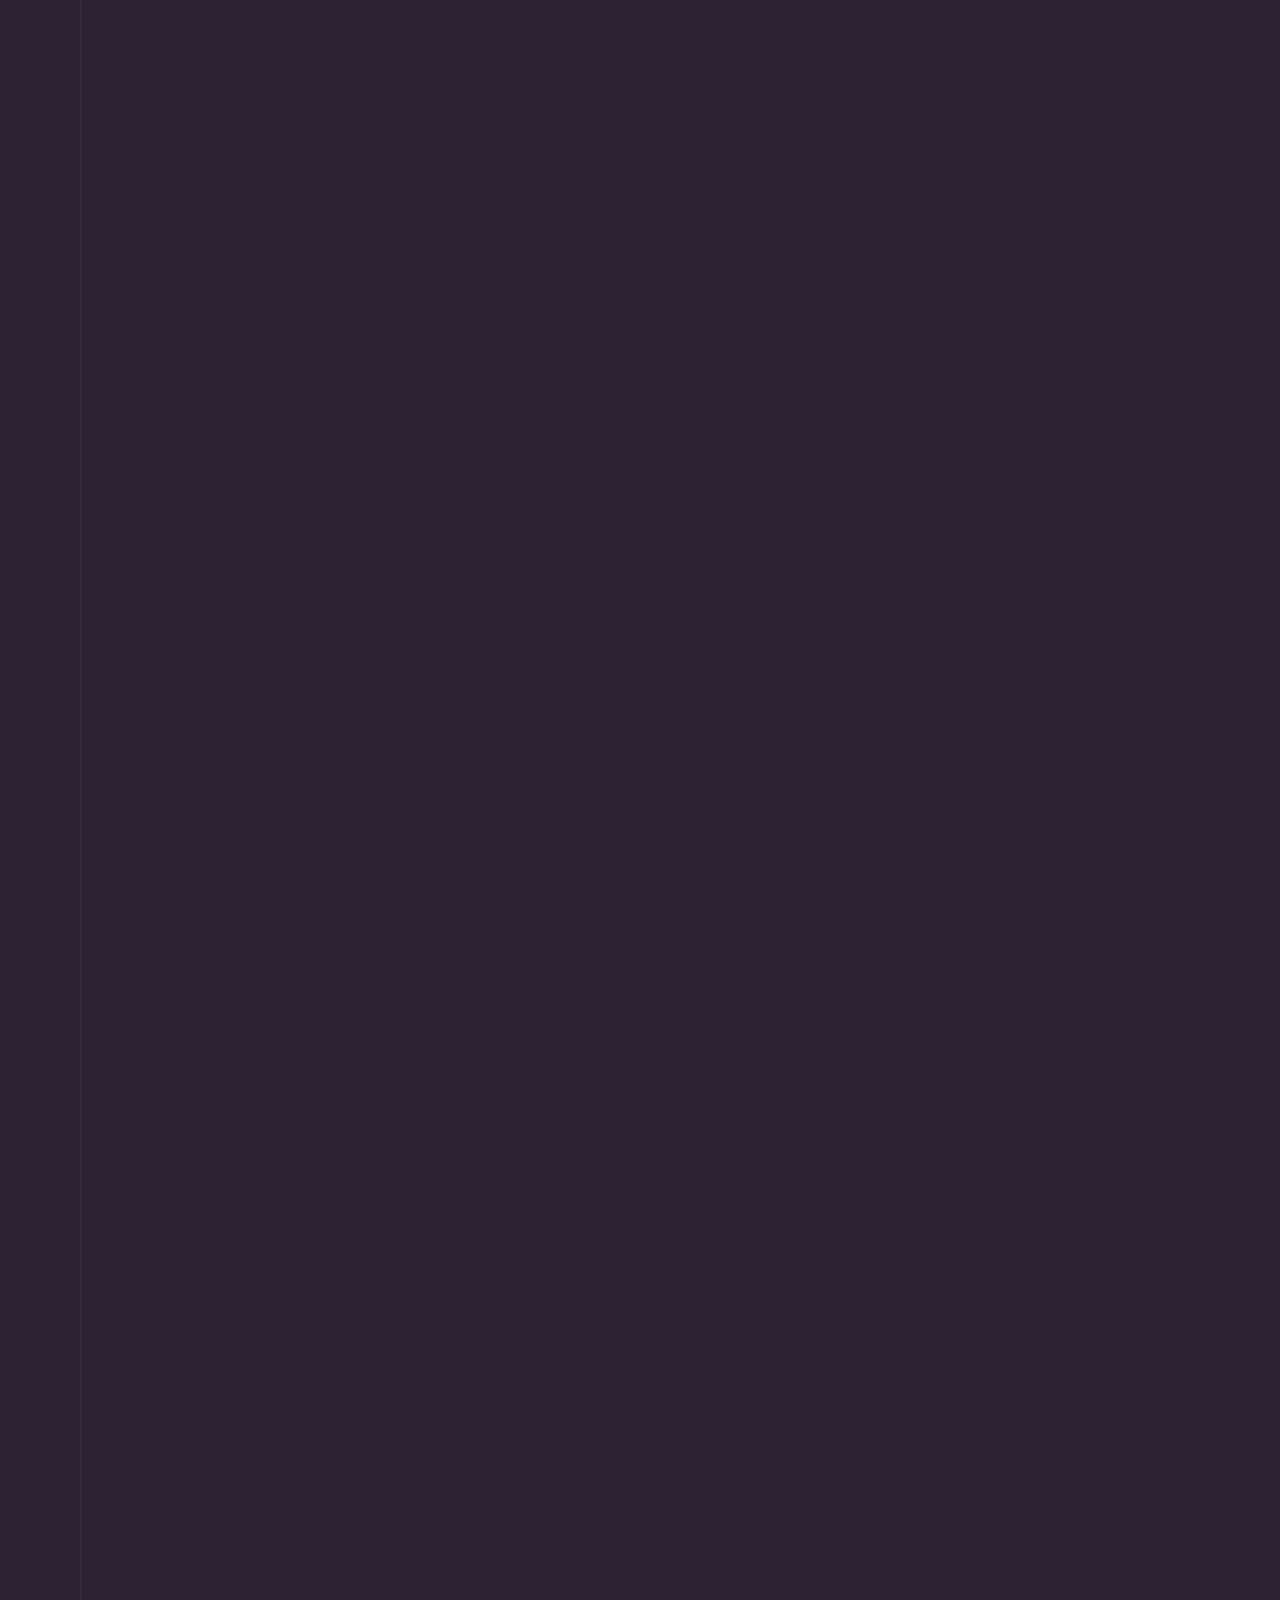
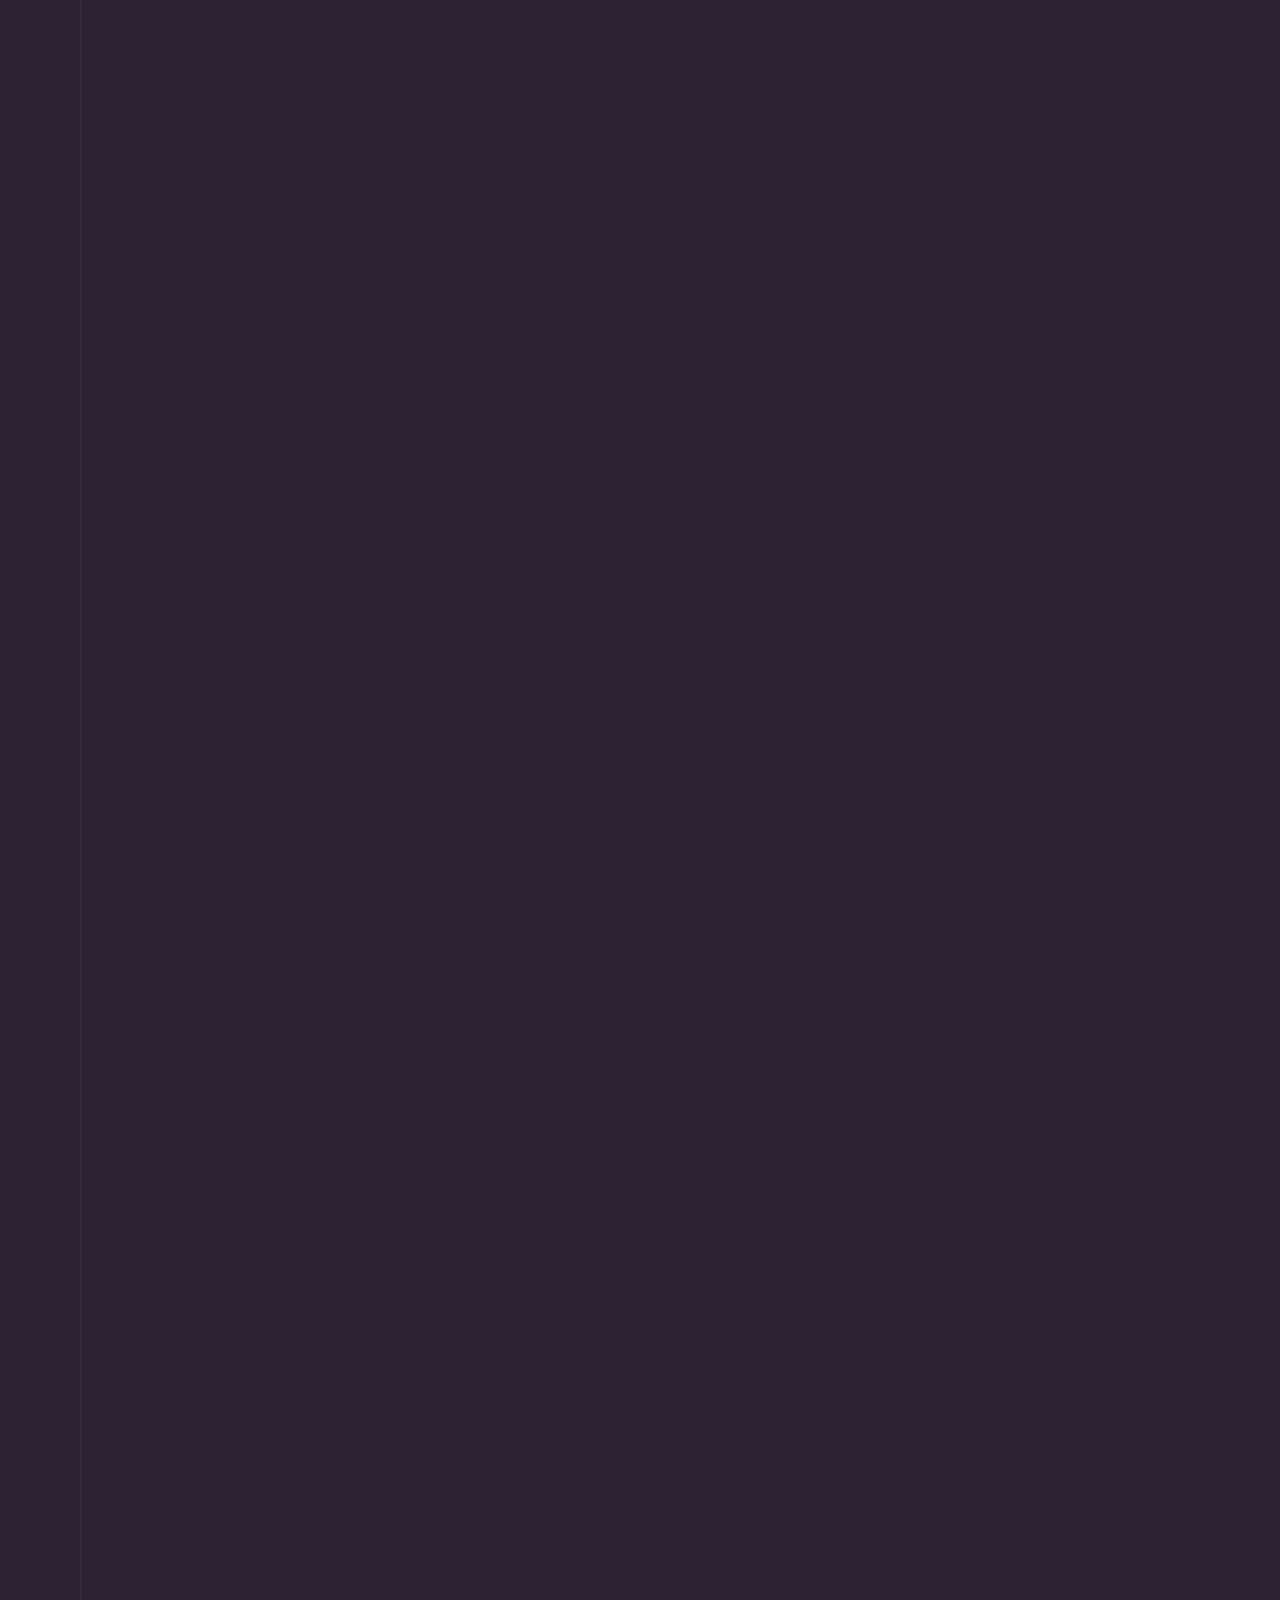
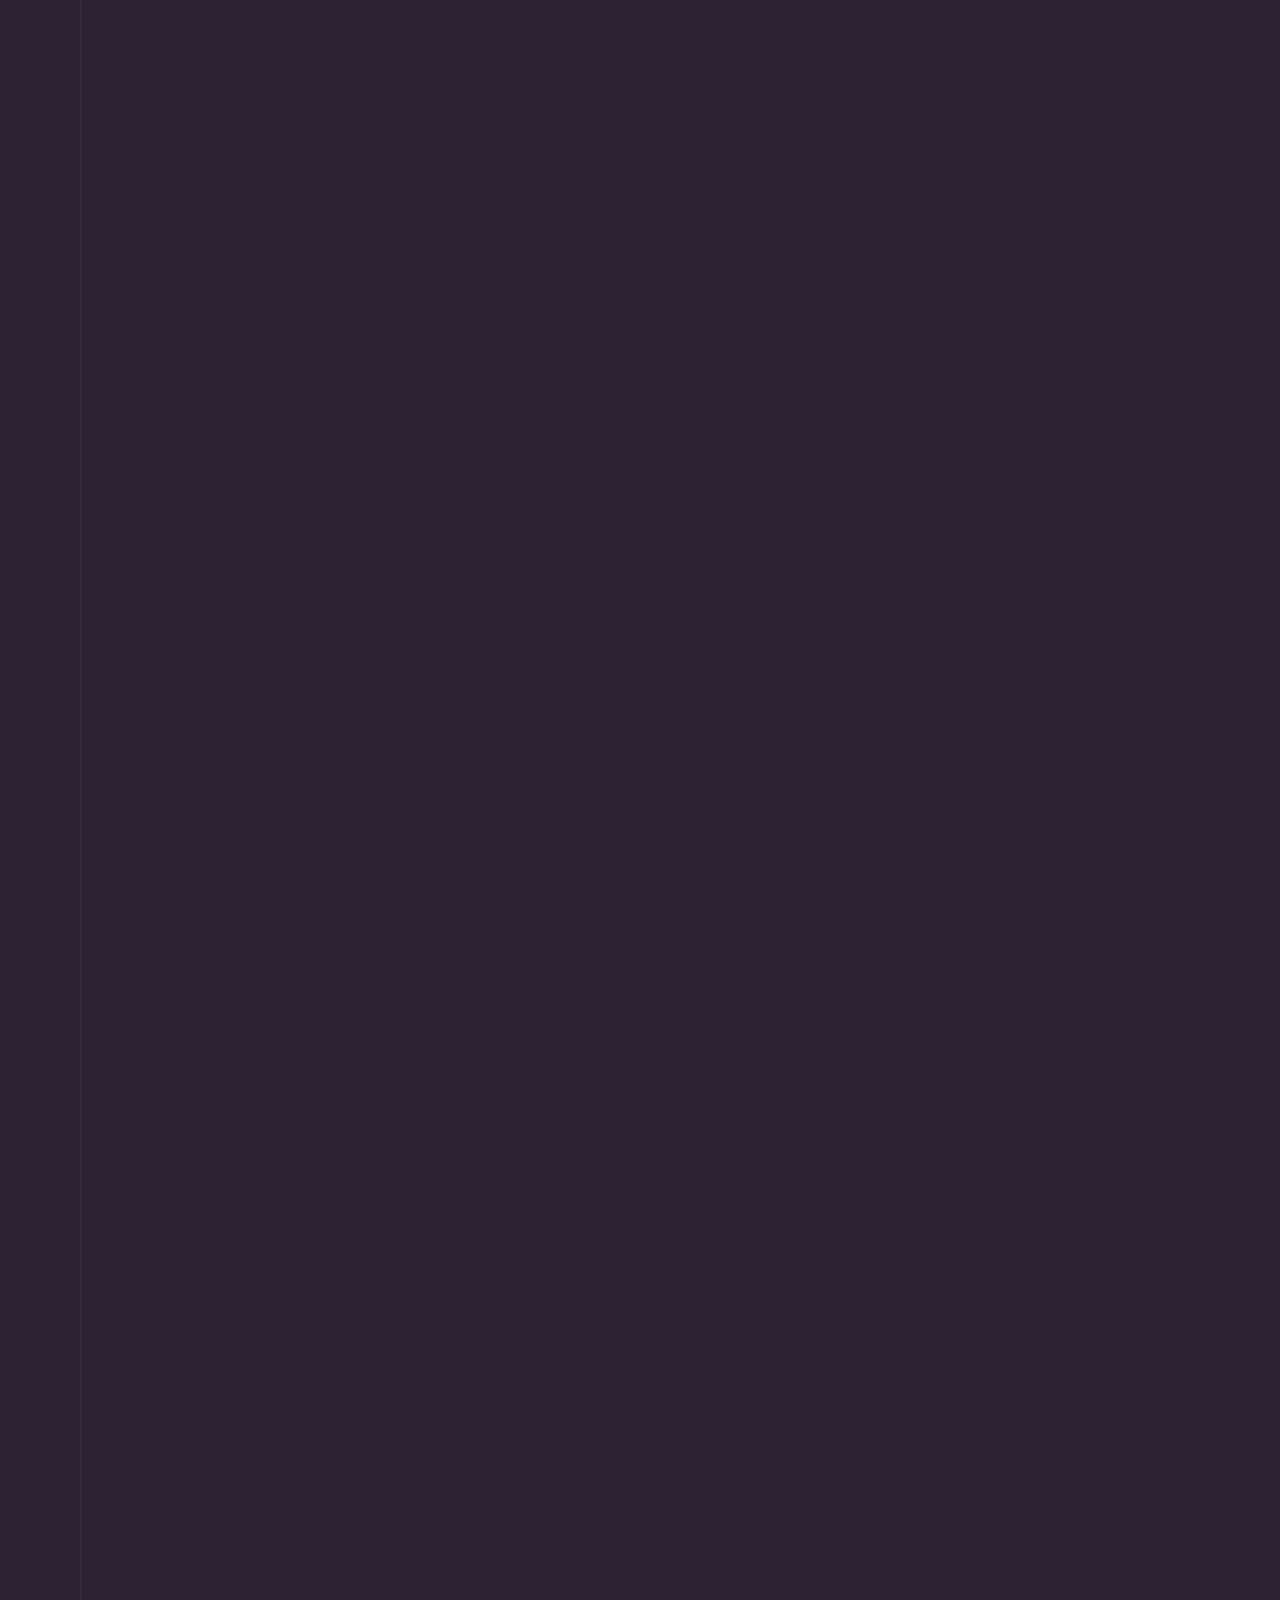
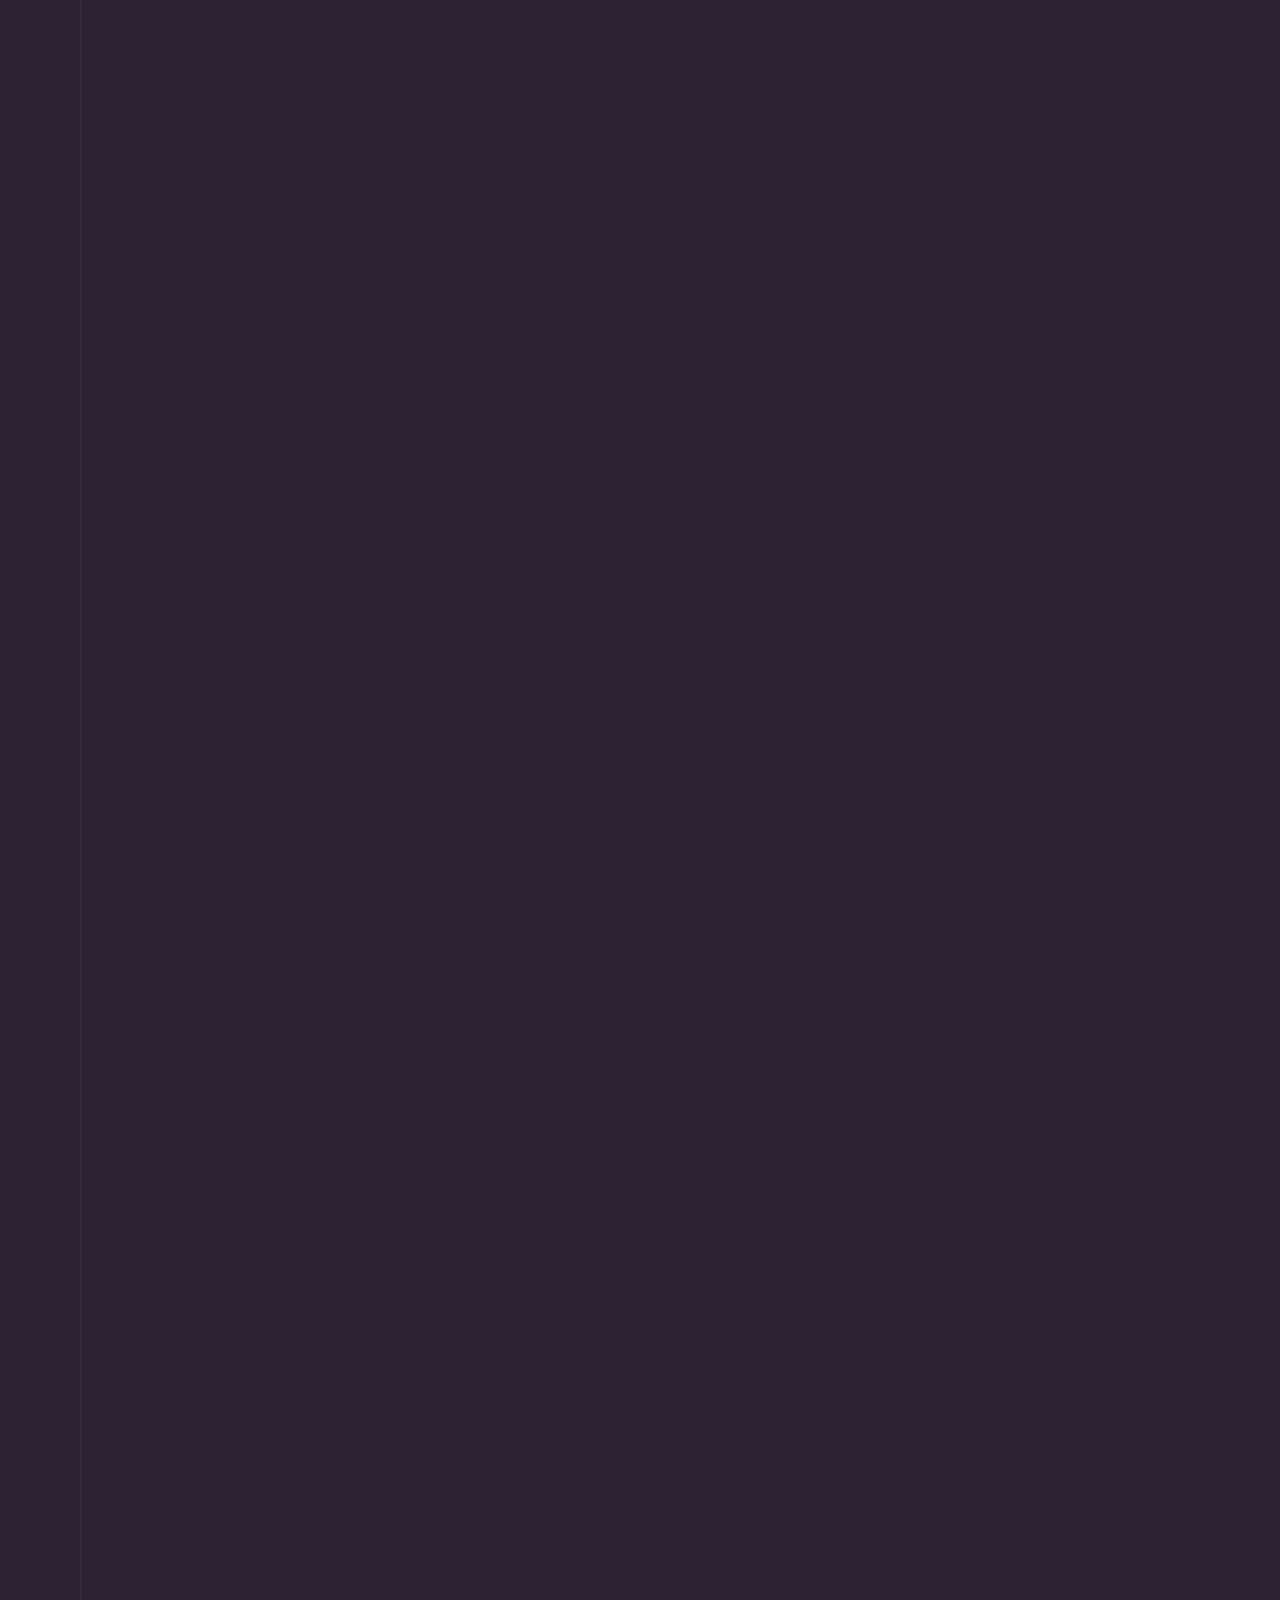
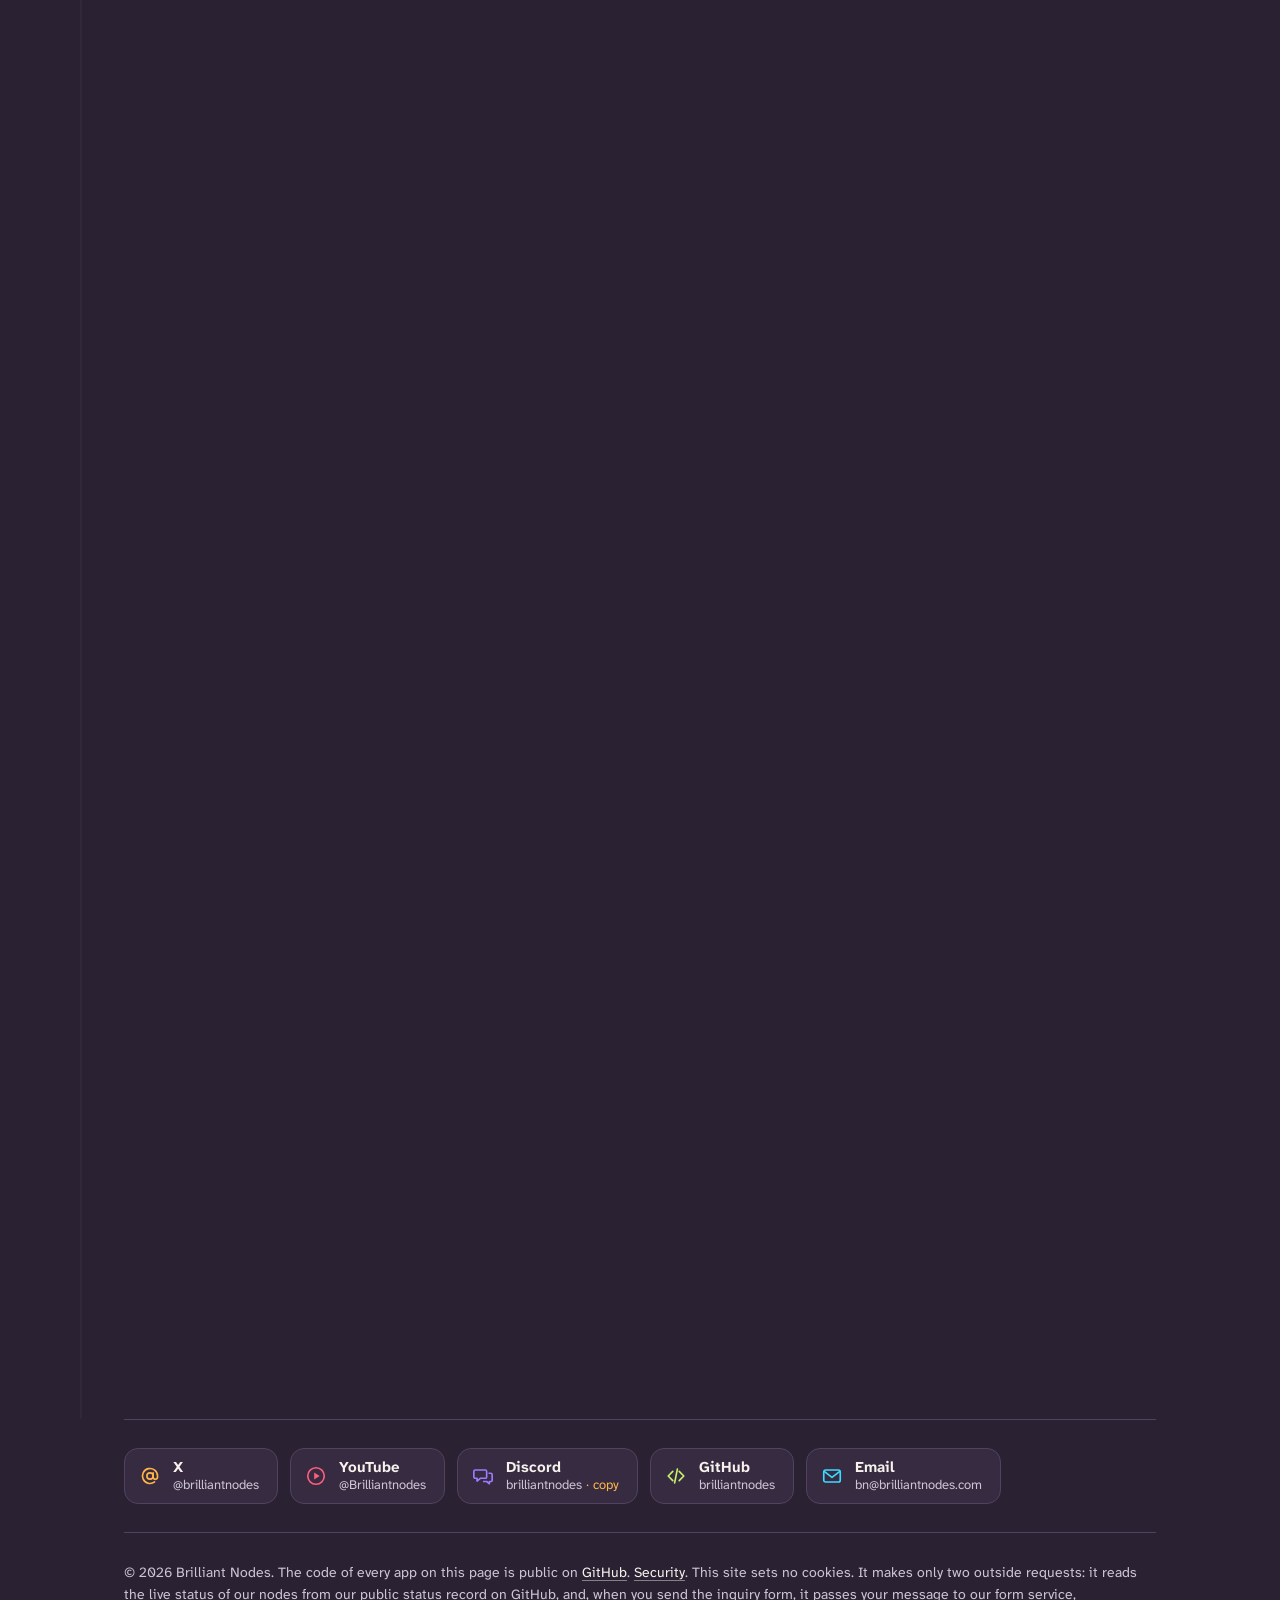
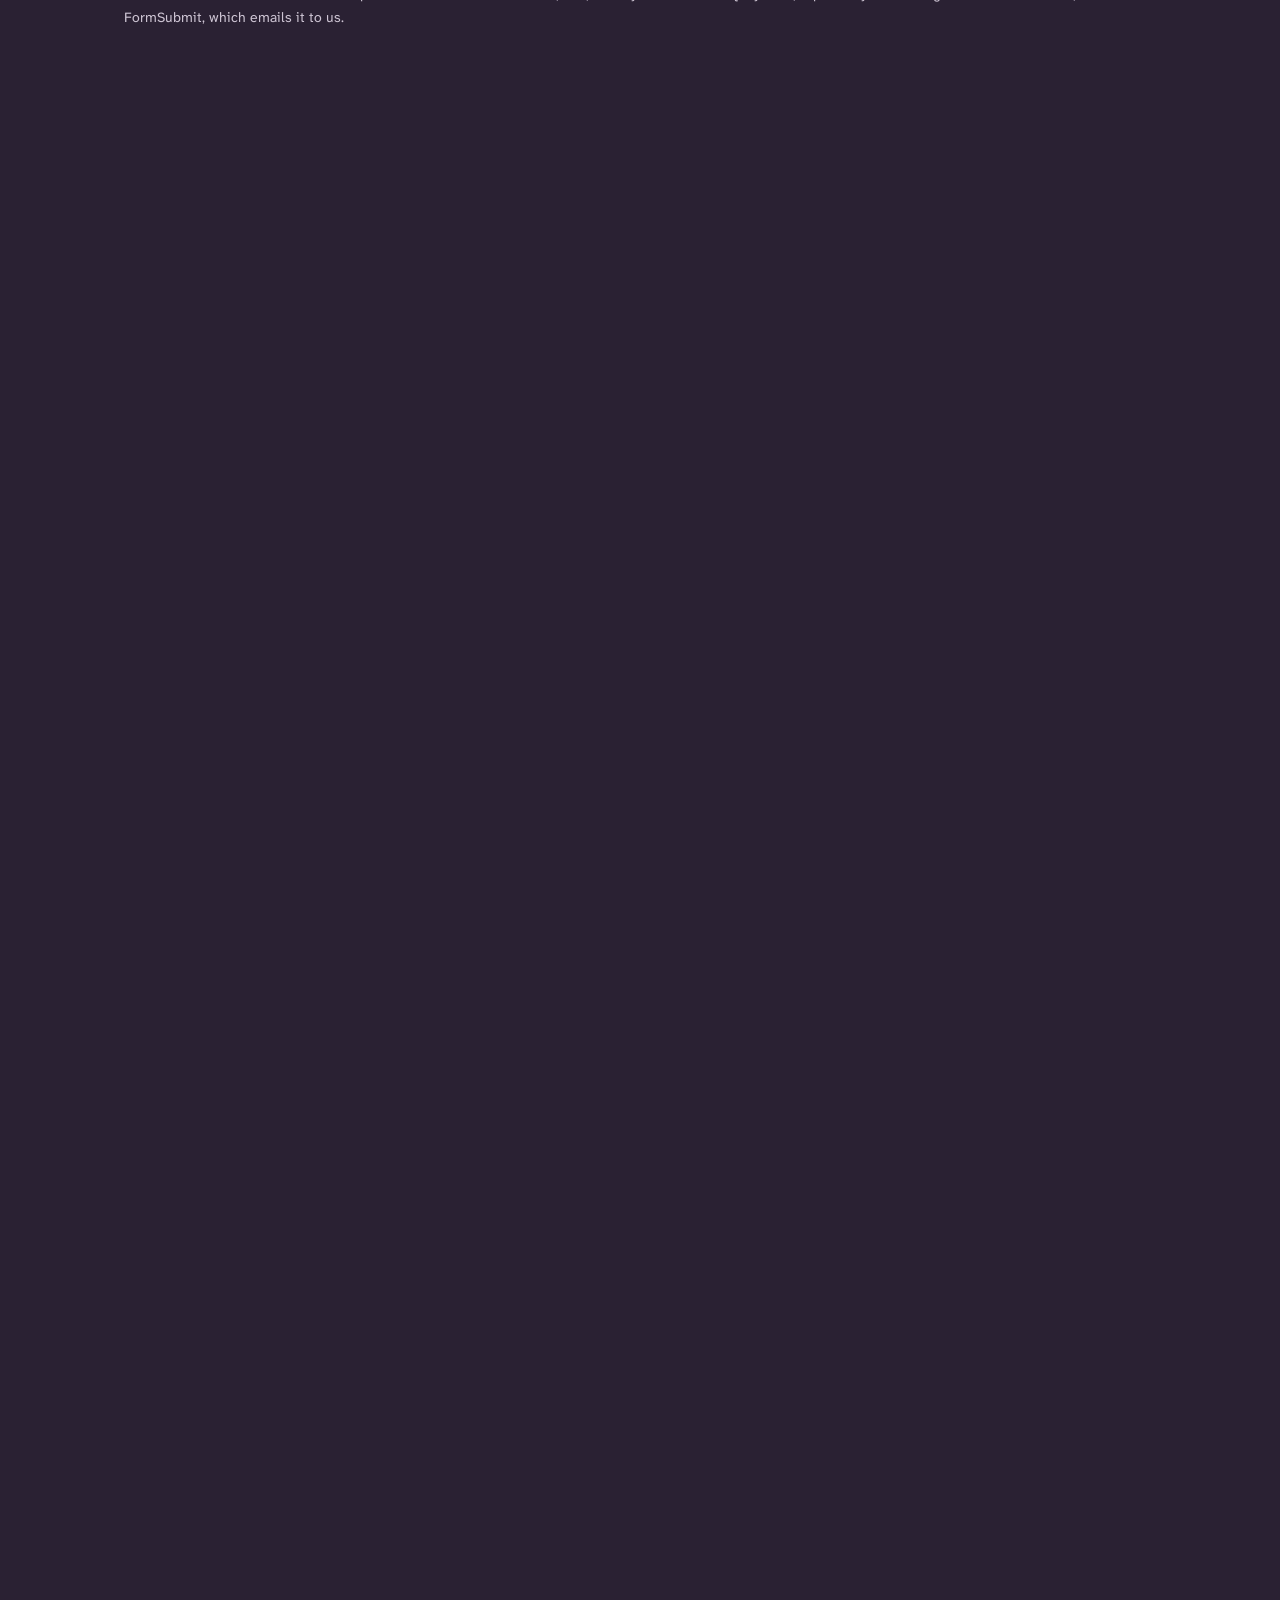
==== commit 8f675a90: "Search: IndexNow key file, richer Organization and WebSite structured data Co-Authored-By: Claude Op" ====
--- a/index.html
+++ b/index.html
@@ -26,7 +26,8 @@
 <link rel="preload" href="/fonts/ahn-800.woff2" as="font" type="font/woff2" crossorigin>
 <link rel="preload" href="/fonts/ahn-400.woff2" as="font" type="font/woff2" crossorigin>
 <link rel="stylesheet" href="/style.css">
-<script type="application/ld+json">{"@context": "https://schema.org", "@type": "Organization", "name": "Brilliant Nodes", "url": "https://www.brilliantnodes.com/", "logo": "https://www.brilliantnodes.com/apple-touch-icon.png", "email": "bn@brilliantnodes.com", "description": "Node, validator and launch-day infrastructure for new blockchain networks, and apps built on what each blockchain does best.", "sameAs": ["https://x.com/brilliantnodes", "https://www.youtube.com/@Brilliantnodes", "https://github.com/brilliantnodes", "https://medium.com/@brilliantnodes"]}</script>
+<script type="application/ld+json">{"@context": "https://schema.org", "@type": "Organization", "name": "Brilliant Nodes", "url": "https://www.brilliantnodes.com/", "logo": "https://www.brilliantnodes.com/apple-touch-icon.png", "email": "bn@brilliantnodes.com", "description": "Node, validator and launch-day infrastructure for new blockchain networks, and apps built on what each blockchain does best.", "sameAs": ["https://x.com/brilliantnodes", "https://www.youtube.com/@Brilliantnodes", "https://github.com/brilliantnodes", "https://medium.com/@brilliantnodes"], "@id": "https://www.brilliantnodes.com/#org", "knowsAbout": ["Blockchain validators", "Blockchain node infrastructure", "Seed and hub nodes", "Launch-day infrastructure for new networks", "GenLayer intelligent contracts", "Smart contract development"]}</script>
+<script type="application/ld+json">{"@context": "https://schema.org", "@type": "WebSite", "name": "Brilliant Nodes", "url": "https://www.brilliantnodes.com/", "publisher": {"@id": "https://www.brilliantnodes.com/#org"}}</script>
 <script src="/site.js" defer></script>
 <script src="/motion.js" defer></script>
 <script src="/globe.js" defer></script>
--- a/style.css
+++ b/style.css
@@ -452,3 +452,6 @@
 /* v12: form spam trap, kept off screen */
 .hp{position:absolute;left:-9999px;width:1px;height:1px;overflow:hidden}
 .inq-send:disabled{opacity:.7;cursor:progress}
+
+/* v13: key-facts numbers sized to their text so the gradient never clips the last character (e.g. the + in 2,000+) */
+.facts strong{display:inline-block;white-space:nowrap;padding-right:.12em;margin-right:-.12em;font-size:clamp(30px,3.1vw,46px)}
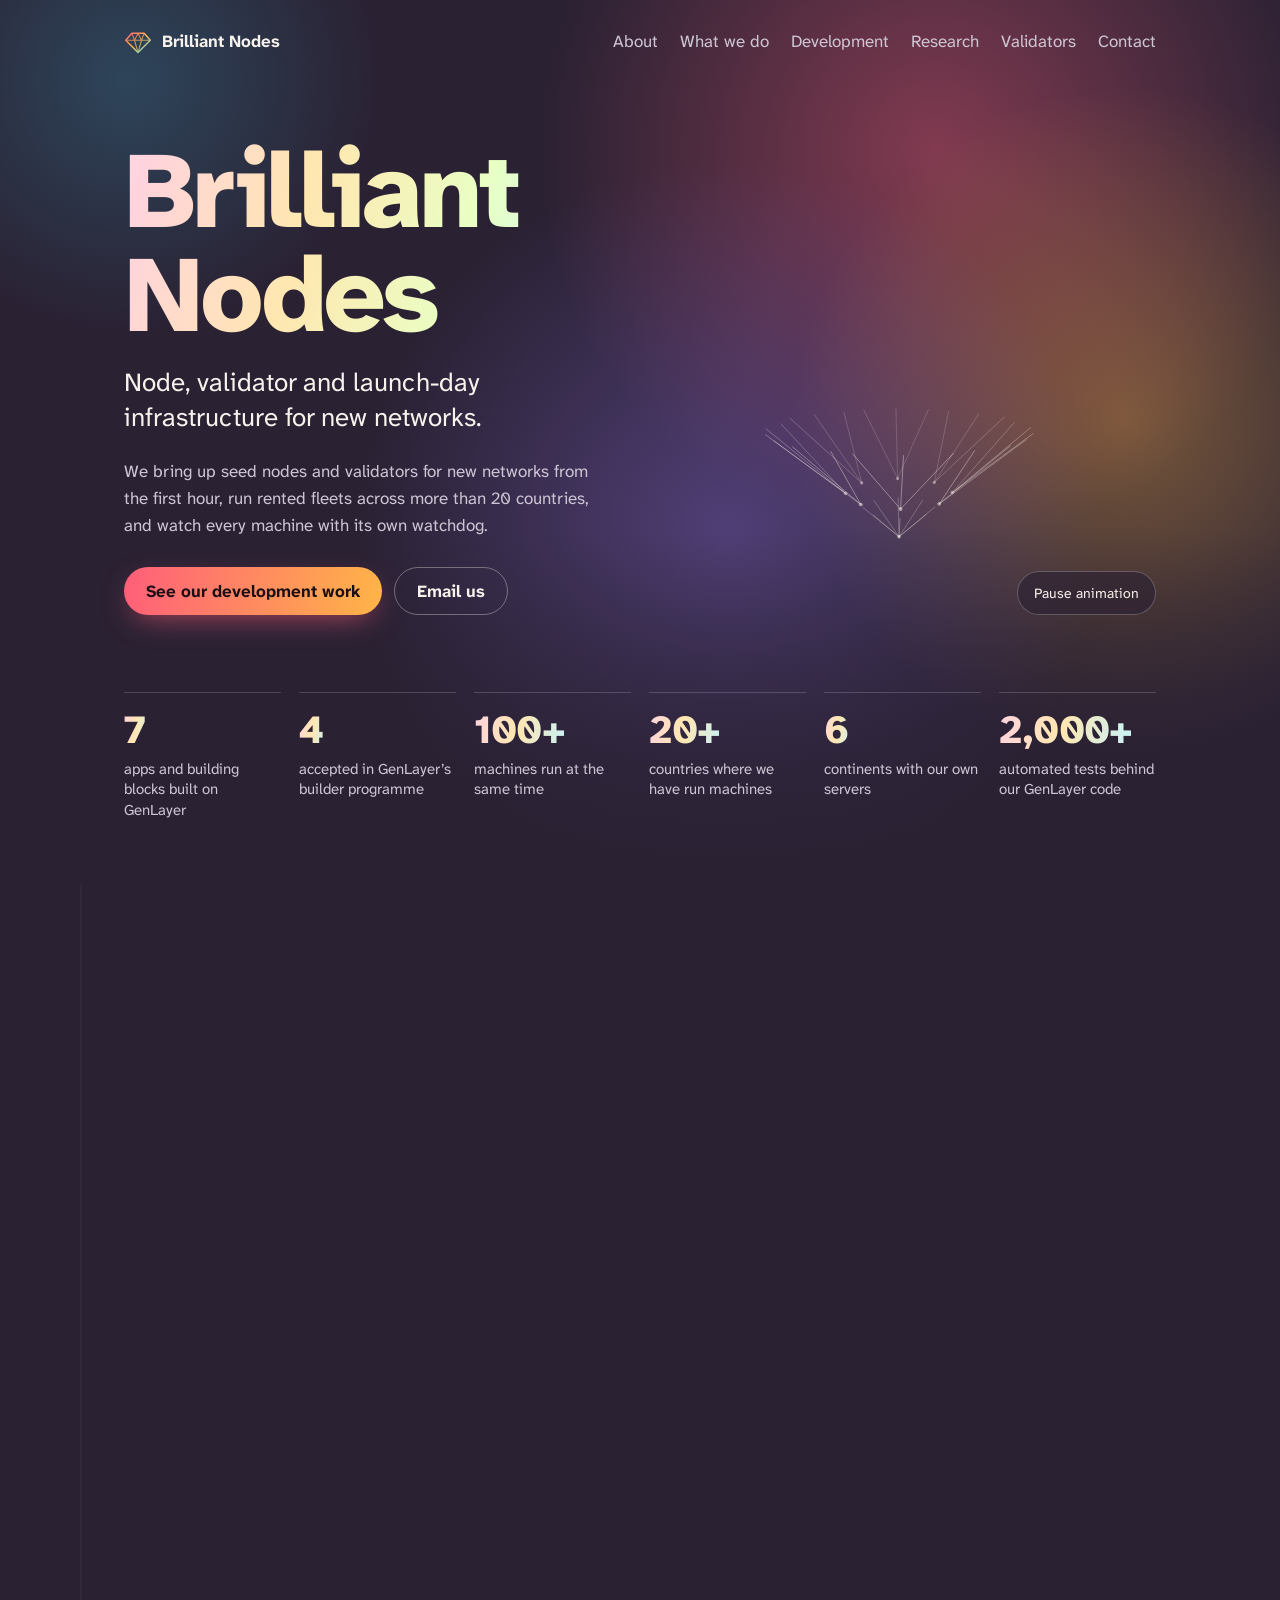
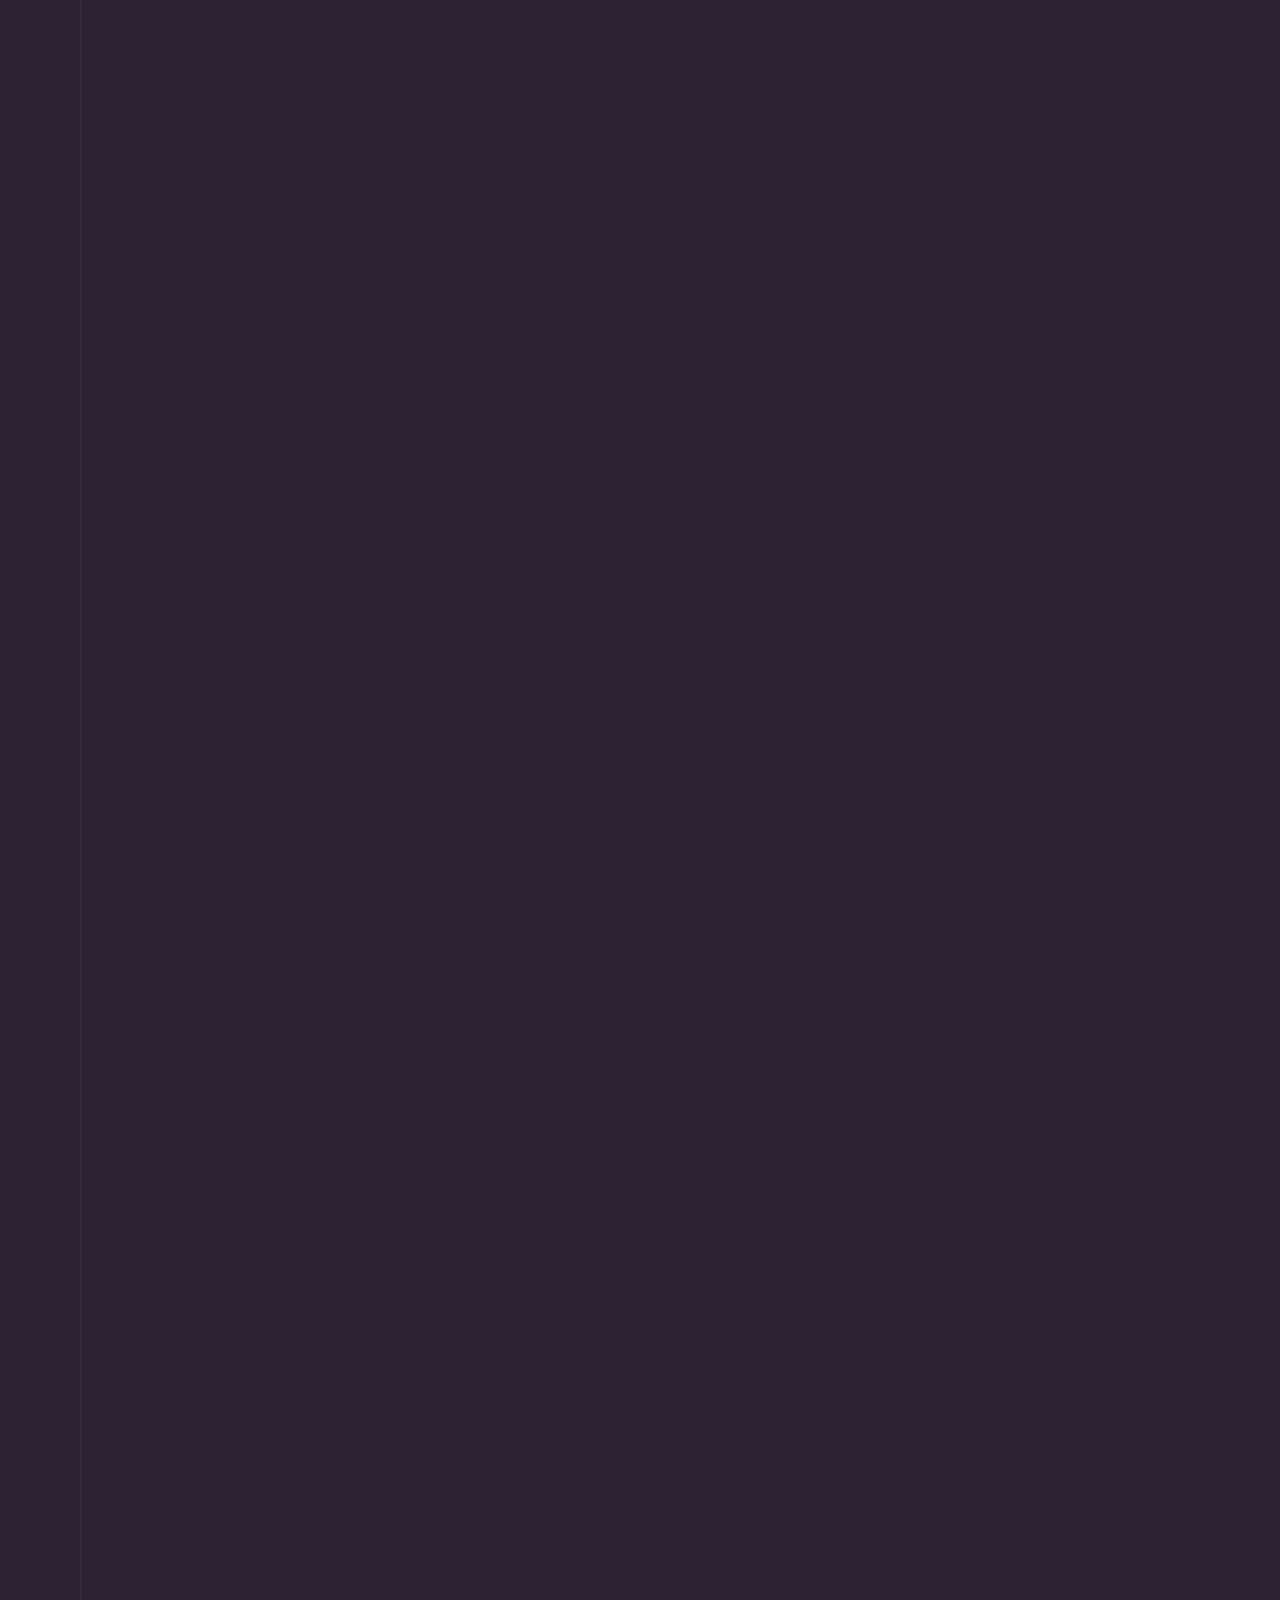
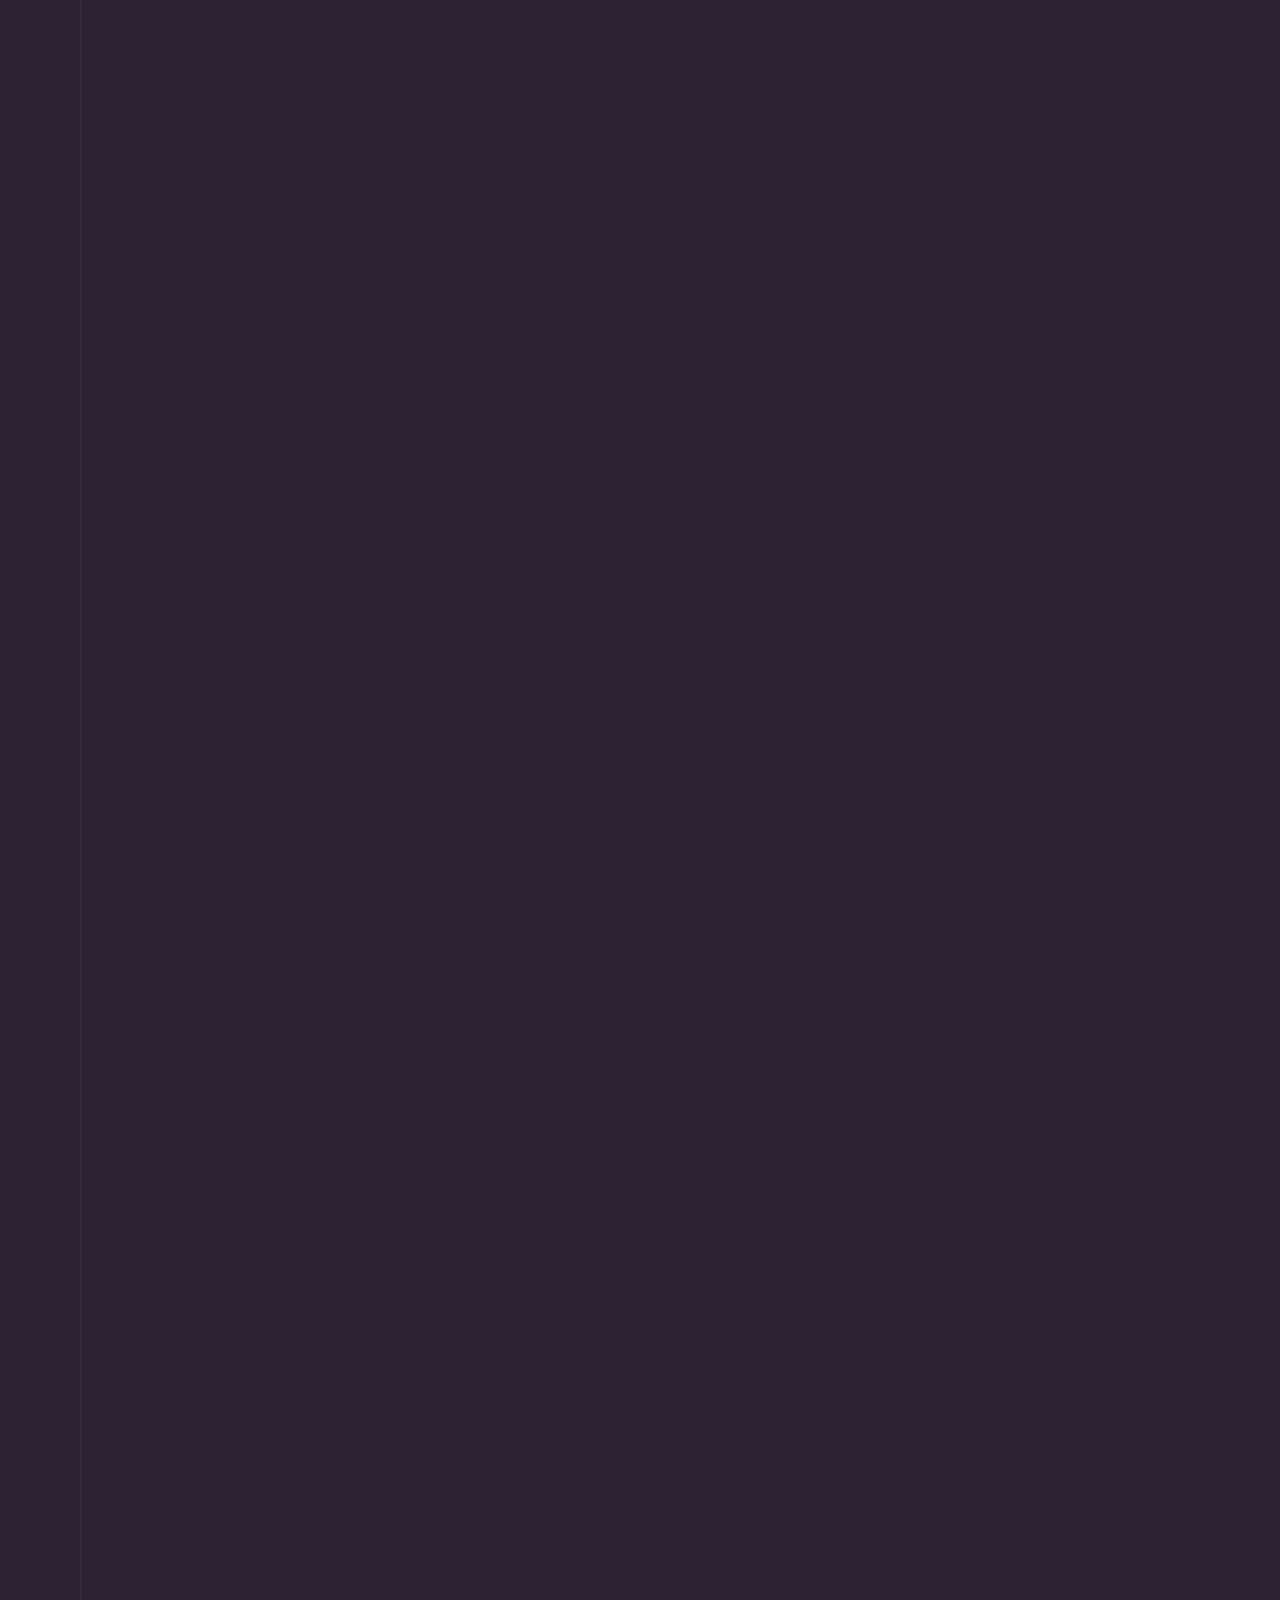
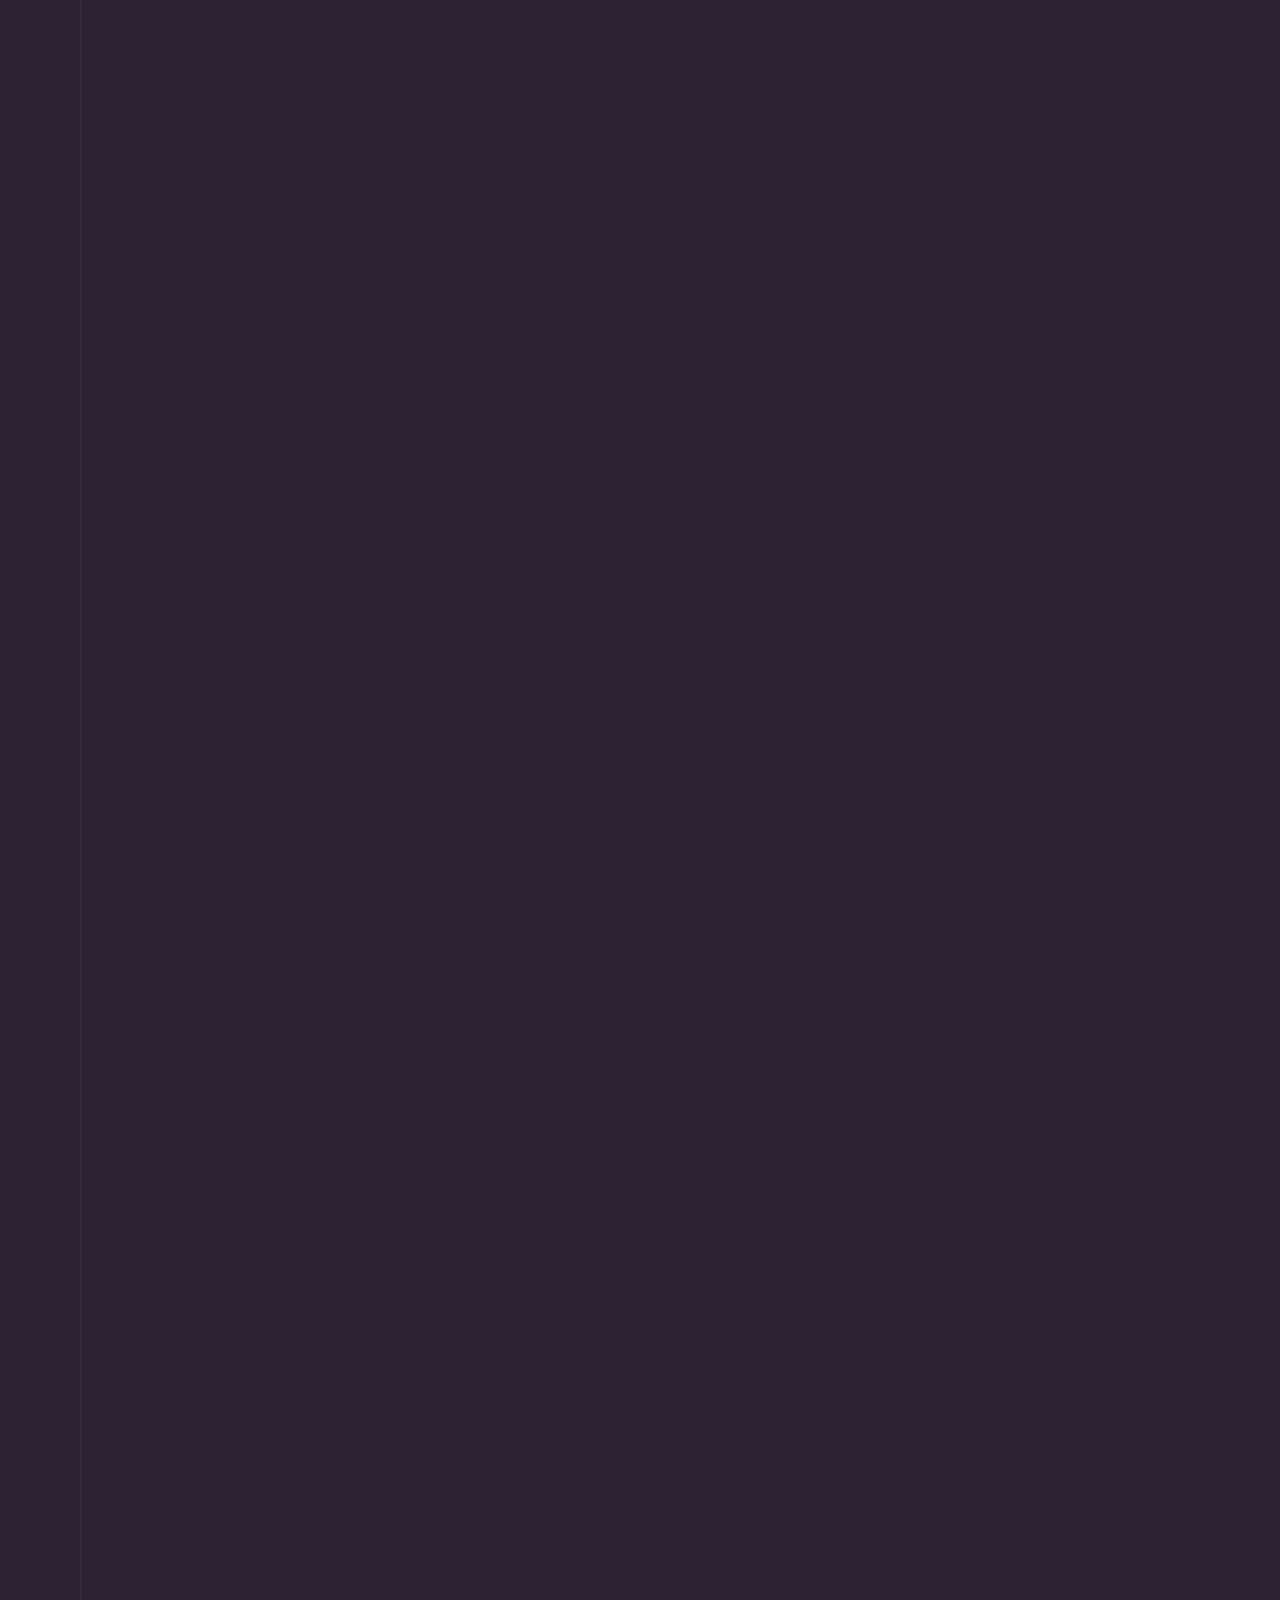
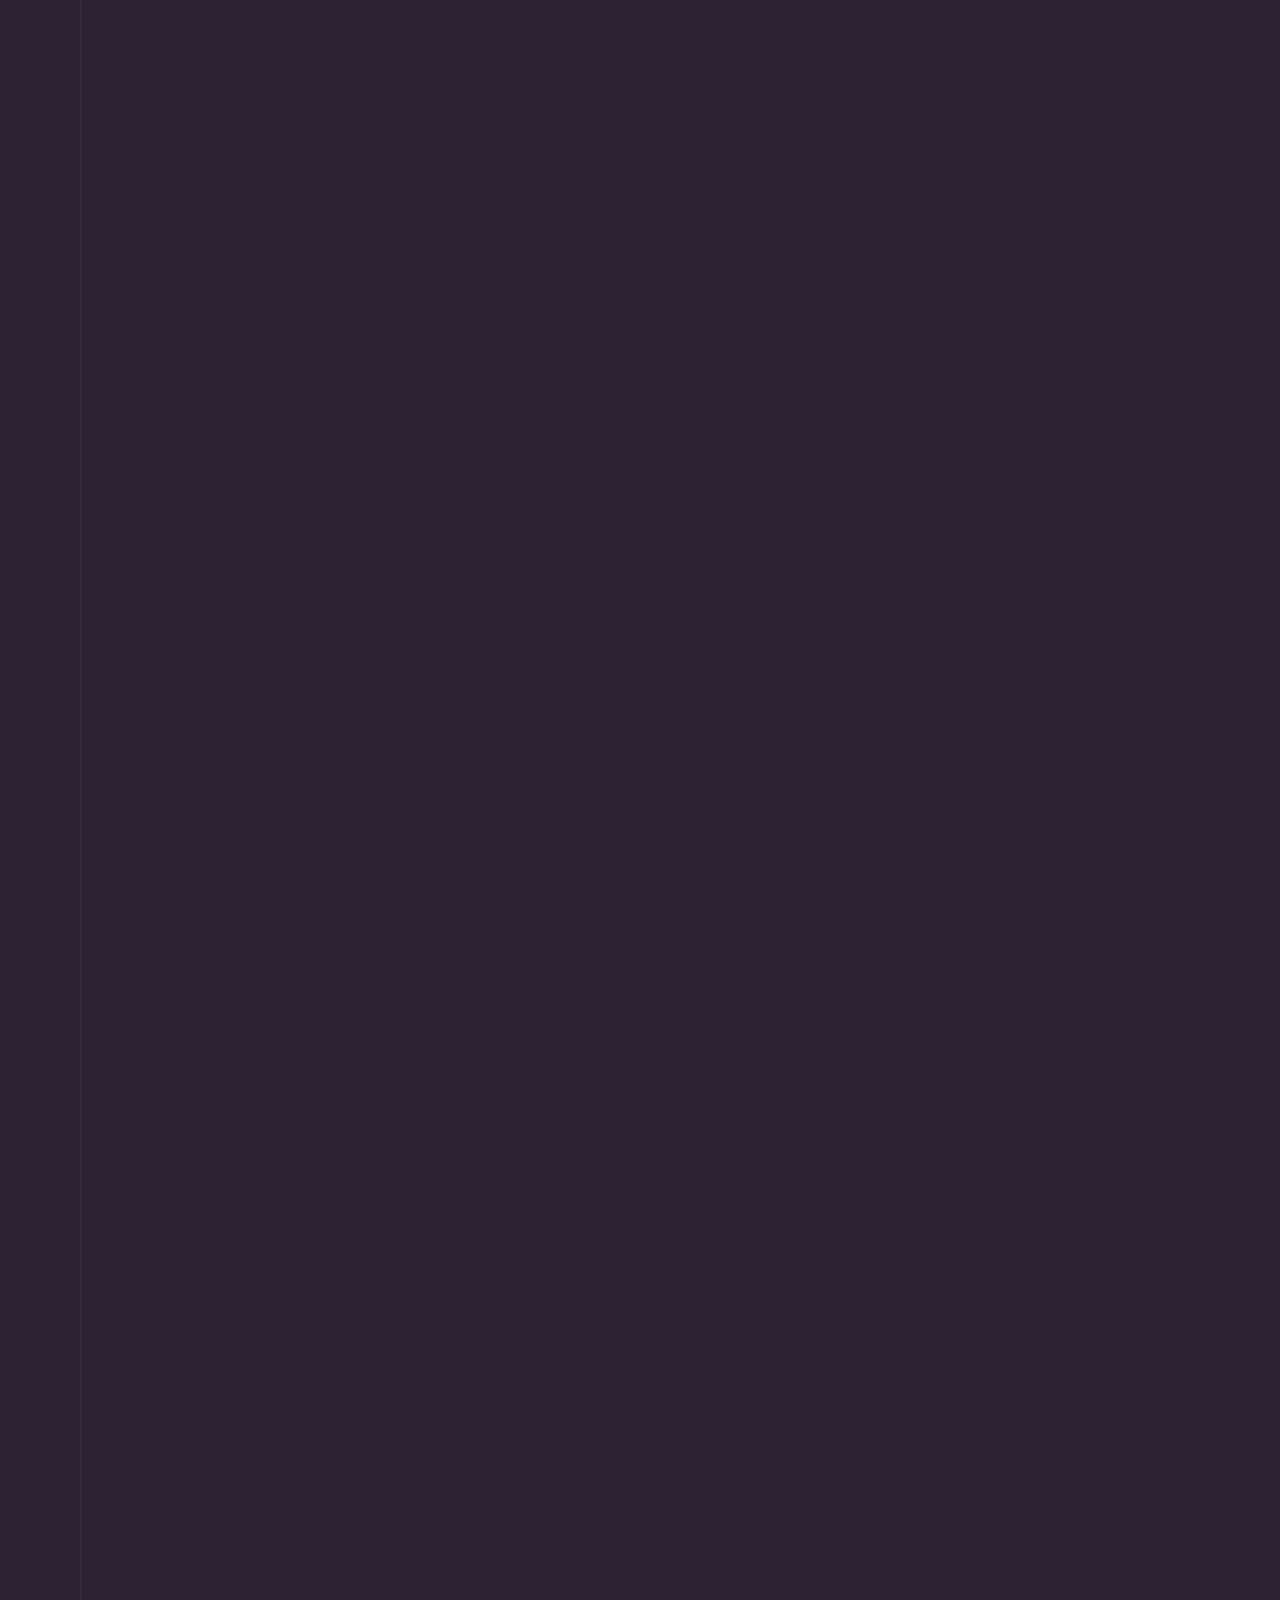
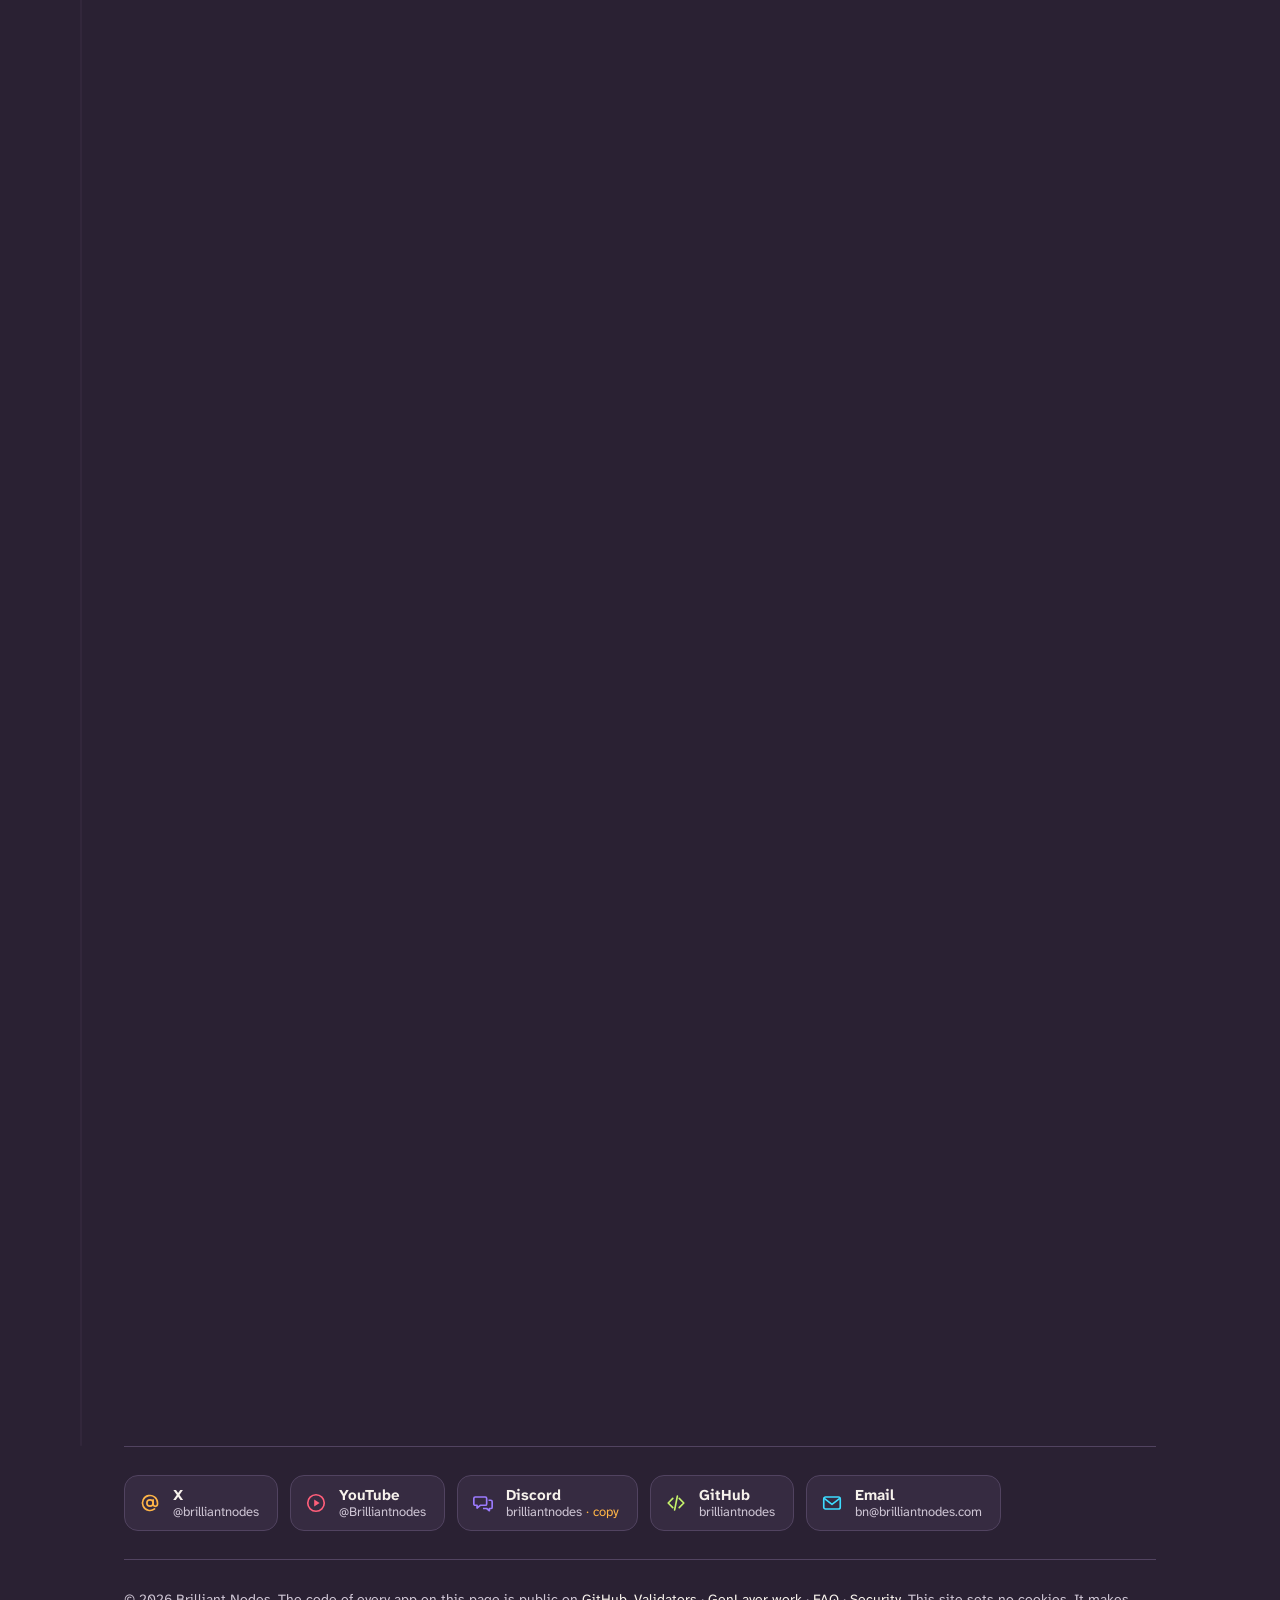
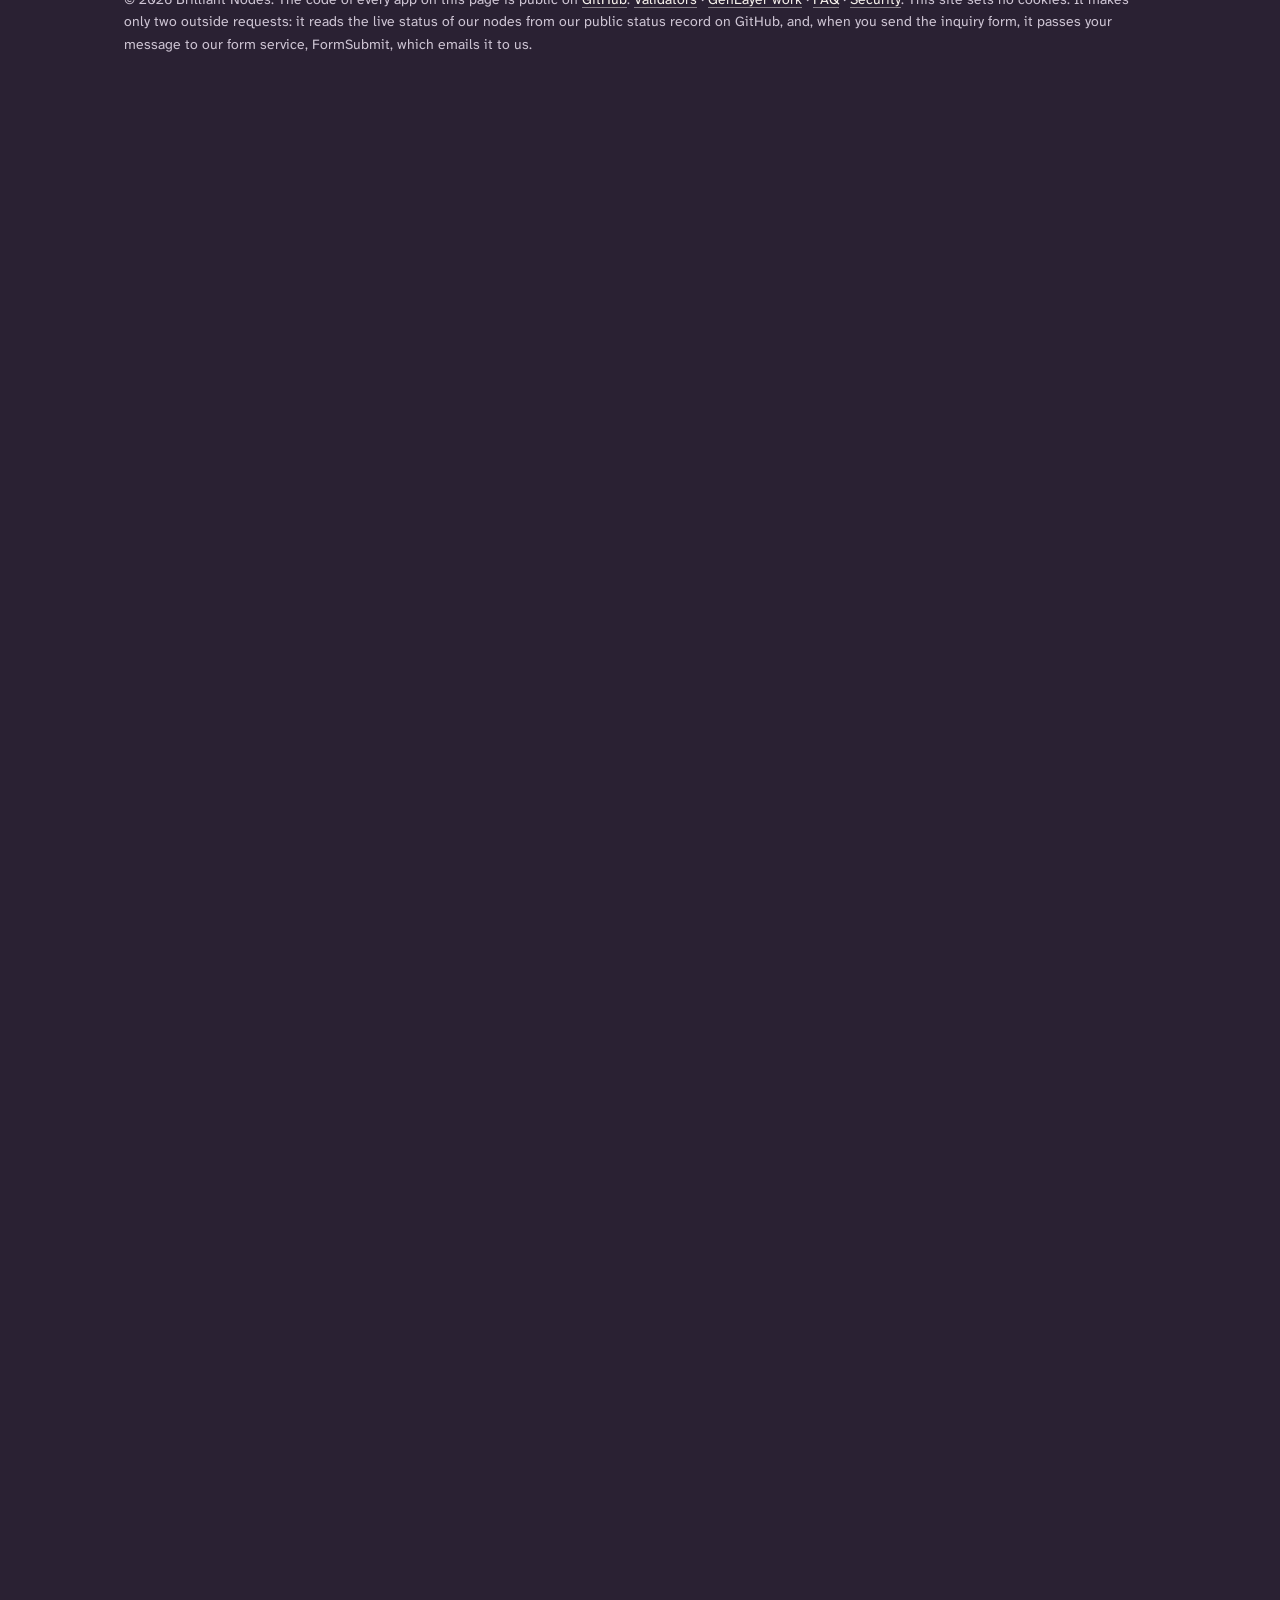
==== commit 08bb5bf8: "Add Validators, GenLayer work and FAQ pages (FAQPage + breadcrumb data); link from home, security, s" ====
--- a/index.html
+++ b/index.html
@@ -152,7 +152,7 @@
     <p class="wide lead-in">We build advanced solutions that make full use of what each blockchain does best, and we help the networks we work with grow by putting their features to real use.</p>
     <h3 class="sub dev-sub">Recent development projects: GenLayer</h3>
     <p class="wide">GenLayer is a blockchain whose validators can read public web pages and use AI models to agree on what those pages say. We use it to settle agreements against public records: money waits in escrow, and moves only when the validators agree. Every app below has public code, a live demo and a written article, and uses fictional companies and test tokens only.</p>
-    <p class="wide">Four of our builds have been accepted in GenLayer’s builder programme so far; the rest are under review.</p>
+    <p class="wide">Four of our builds have been accepted in GenLayer’s builder programme so far; the rest are under review. <a href="/genlayer.html">All our GenLayer work on one page</a>.</p>
     <figure class="settle" id="settle">
       <figcaption>How one of our GenLayer apps settles a deal</figcaption>
       <ol class="steps">
@@ -305,7 +305,7 @@
 
   <section class="band rise" id="work" aria-labelledby="work-h" data-mark>
     <h2 id="work-h">Working with networks</h2>
-    <p class="wide">When we join a network we contribute more than a node: public seed nodes, testing of new releases and issue reports, example apps, and help with monitoring. New and established projects can reach us at <a href="mailto:bn@brilliantnodes.com">bn@brilliantnodes.com</a>.</p>
+    <p class="wide">When we join a network we contribute more than a node: public seed nodes, testing of new releases and issue reports, example apps, and help with monitoring. New and established projects can reach us at <a href="mailto:bn@brilliantnodes.com">bn@brilliantnodes.com</a>. <a href="/validators.html">More on how we run validators</a>.</p>
   </section>
 
   <section class="band rise" id="contact" aria-labelledby="contact-h" data-mark>
@@ -331,7 +331,7 @@
     <a href="https://github.com/brilliantnodes"><svg width="22" height="22" aria-hidden="true"><use href="#i-code"/></svg><span>GitHub<small>brilliantnodes</small></span></a>
     <a href="#inquiry" data-contact><svg width="22" height="22" aria-hidden="true"><use href="#i-mail"/></svg><span>Email<small>bn@brilliantnodes.com</small></span></a>
   </nav>
-  <p>© 2026 Brilliant Nodes. The code of every app on this page is public on <a href="https://github.com/brilliantnodes">GitHub</a>. <a href="/security.html">Security</a>. This site sets no cookies. It makes only two outside requests: it reads the live status of our nodes from our public status record on GitHub, and, when you send the inquiry form, it passes your message to our form service, FormSubmit, which emails it to us.</p>
+  <p>© 2026 Brilliant Nodes. The code of every app on this page is public on <a href="https://github.com/brilliantnodes">GitHub</a>. <a href="/validators.html">Validators</a> · <a href="/genlayer.html">GenLayer work</a> · <a href="/faq.html">FAQ</a> · <a href="/security.html">Security</a>. This site sets no cookies. It makes only two outside requests: it reads the live status of our nodes from our public status record on GitHub, and, when you send the inquiry form, it passes your message to our form service, FormSubmit, which emails it to us.</p>
 </footer>
 
 <svg class="sprite" aria-hidden="true">
--- a/style.css
+++ b/style.css
@@ -455,3 +455,6 @@
 
 /* v13: key-facts numbers sized to their text so the gradient never clips the last character (e.g. the + in 2,000+) */
 .facts strong{display:inline-block;white-space:nowrap;padding-right:.12em;margin-right:-.12em;font-size:clamp(30px,3.1vw,46px)}
+
+/* v14: small status tag in subpage headings (e.g. "accepted") */
+.band h2 small{font-size:.55em;font-weight:600;letter-spacing:0;color:var(--mute,#c9bfd3);white-space:nowrap}
